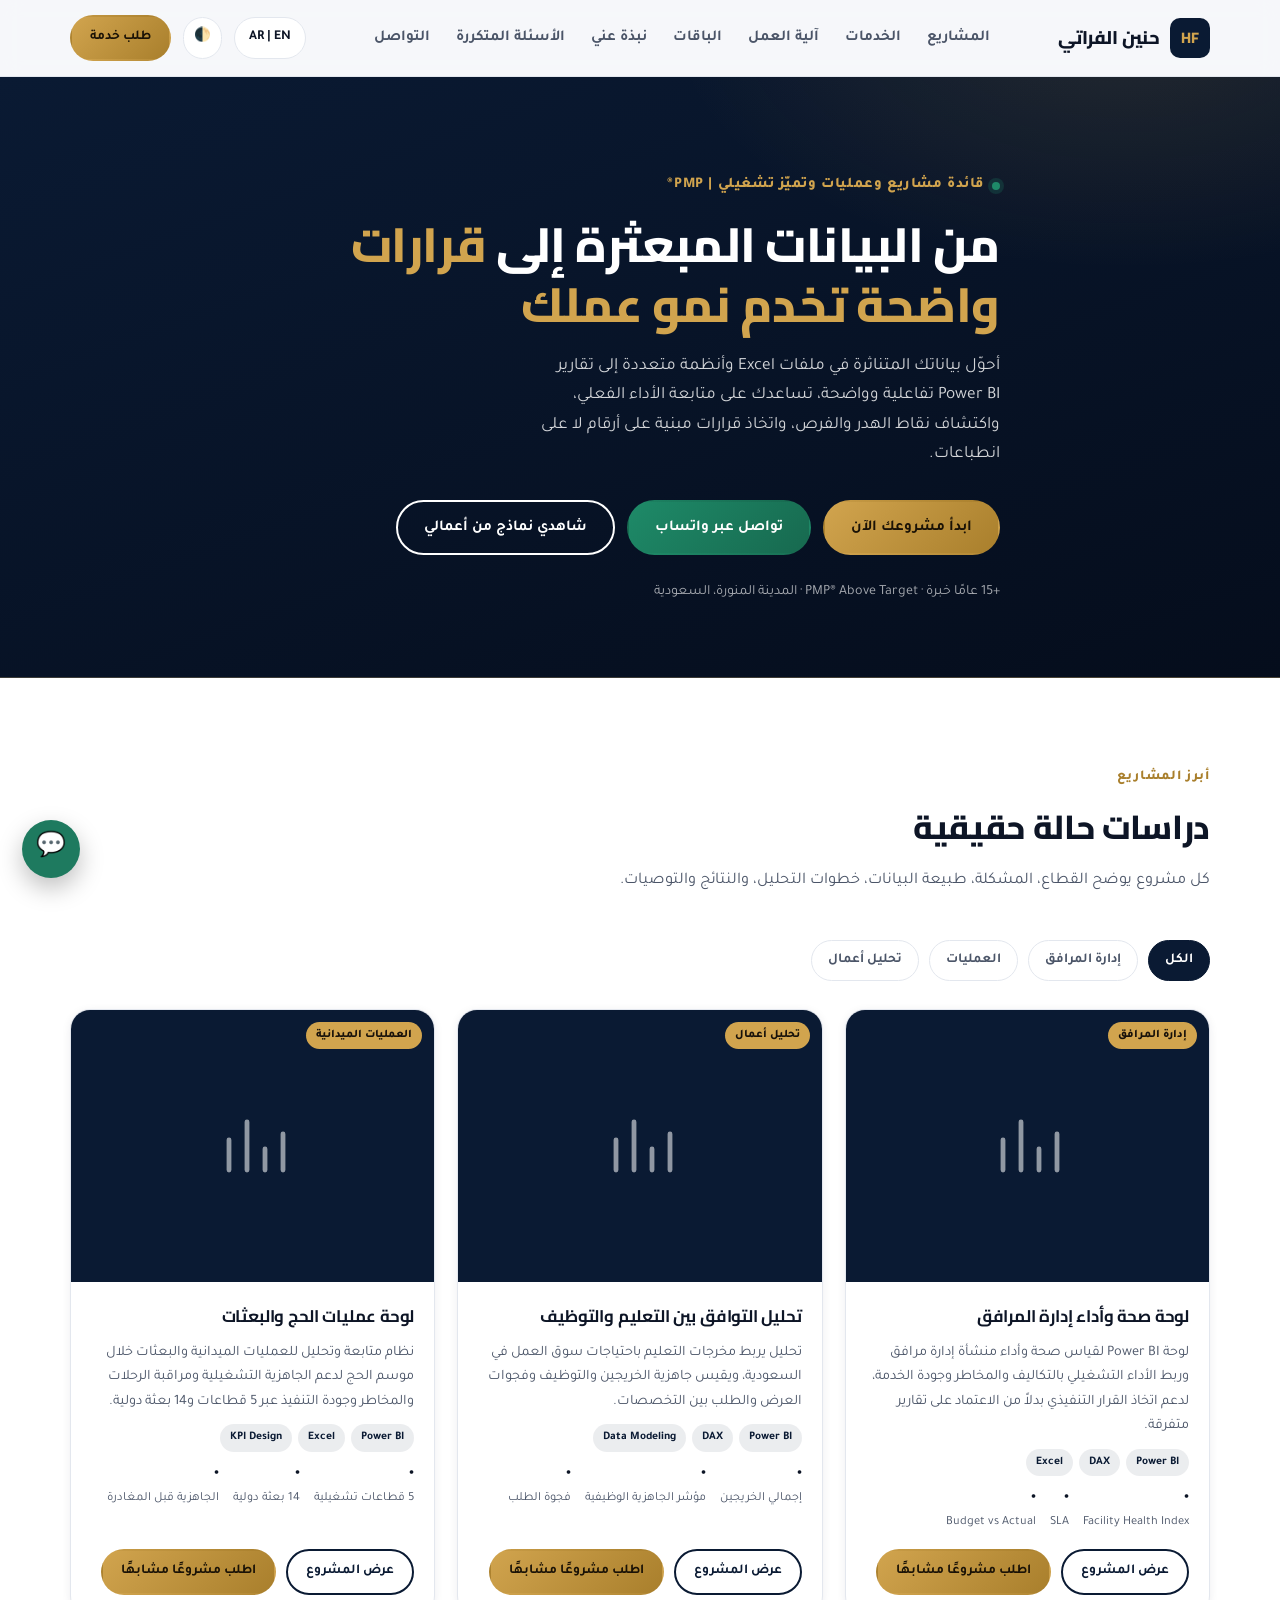
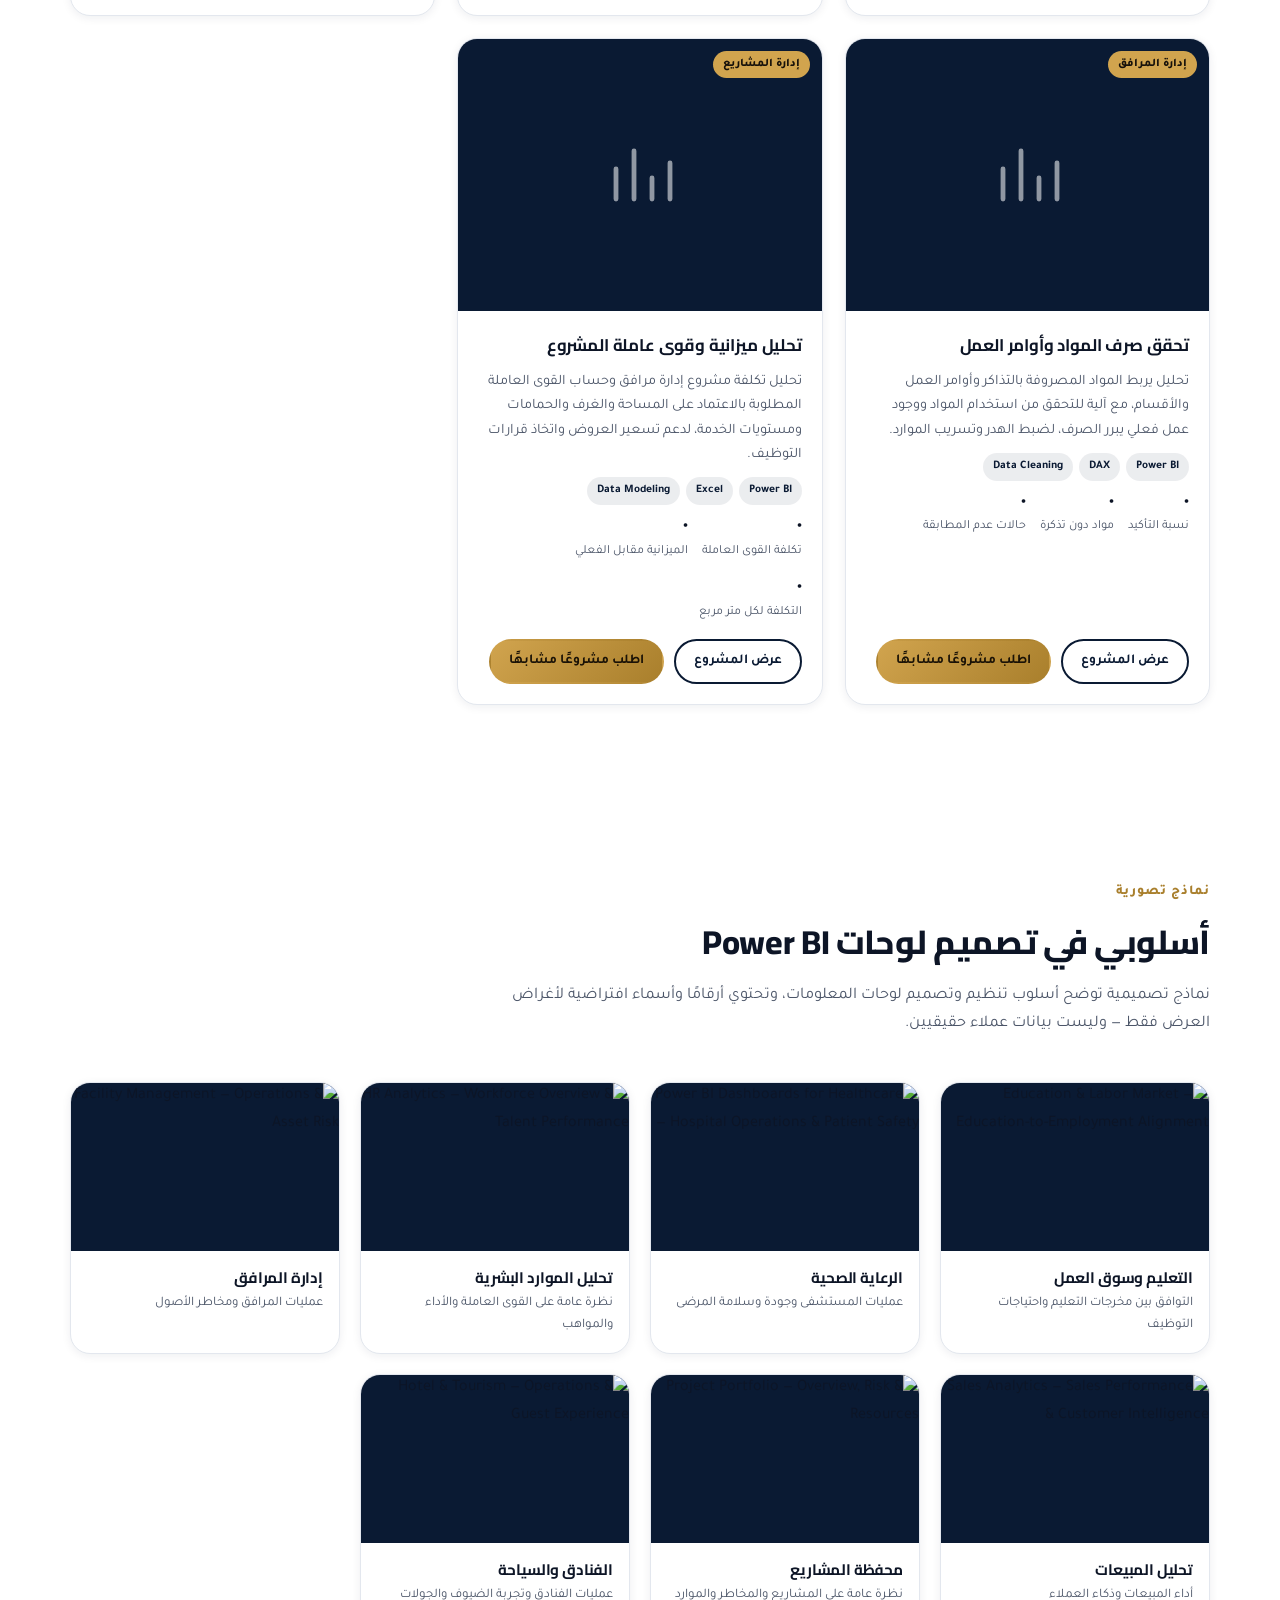
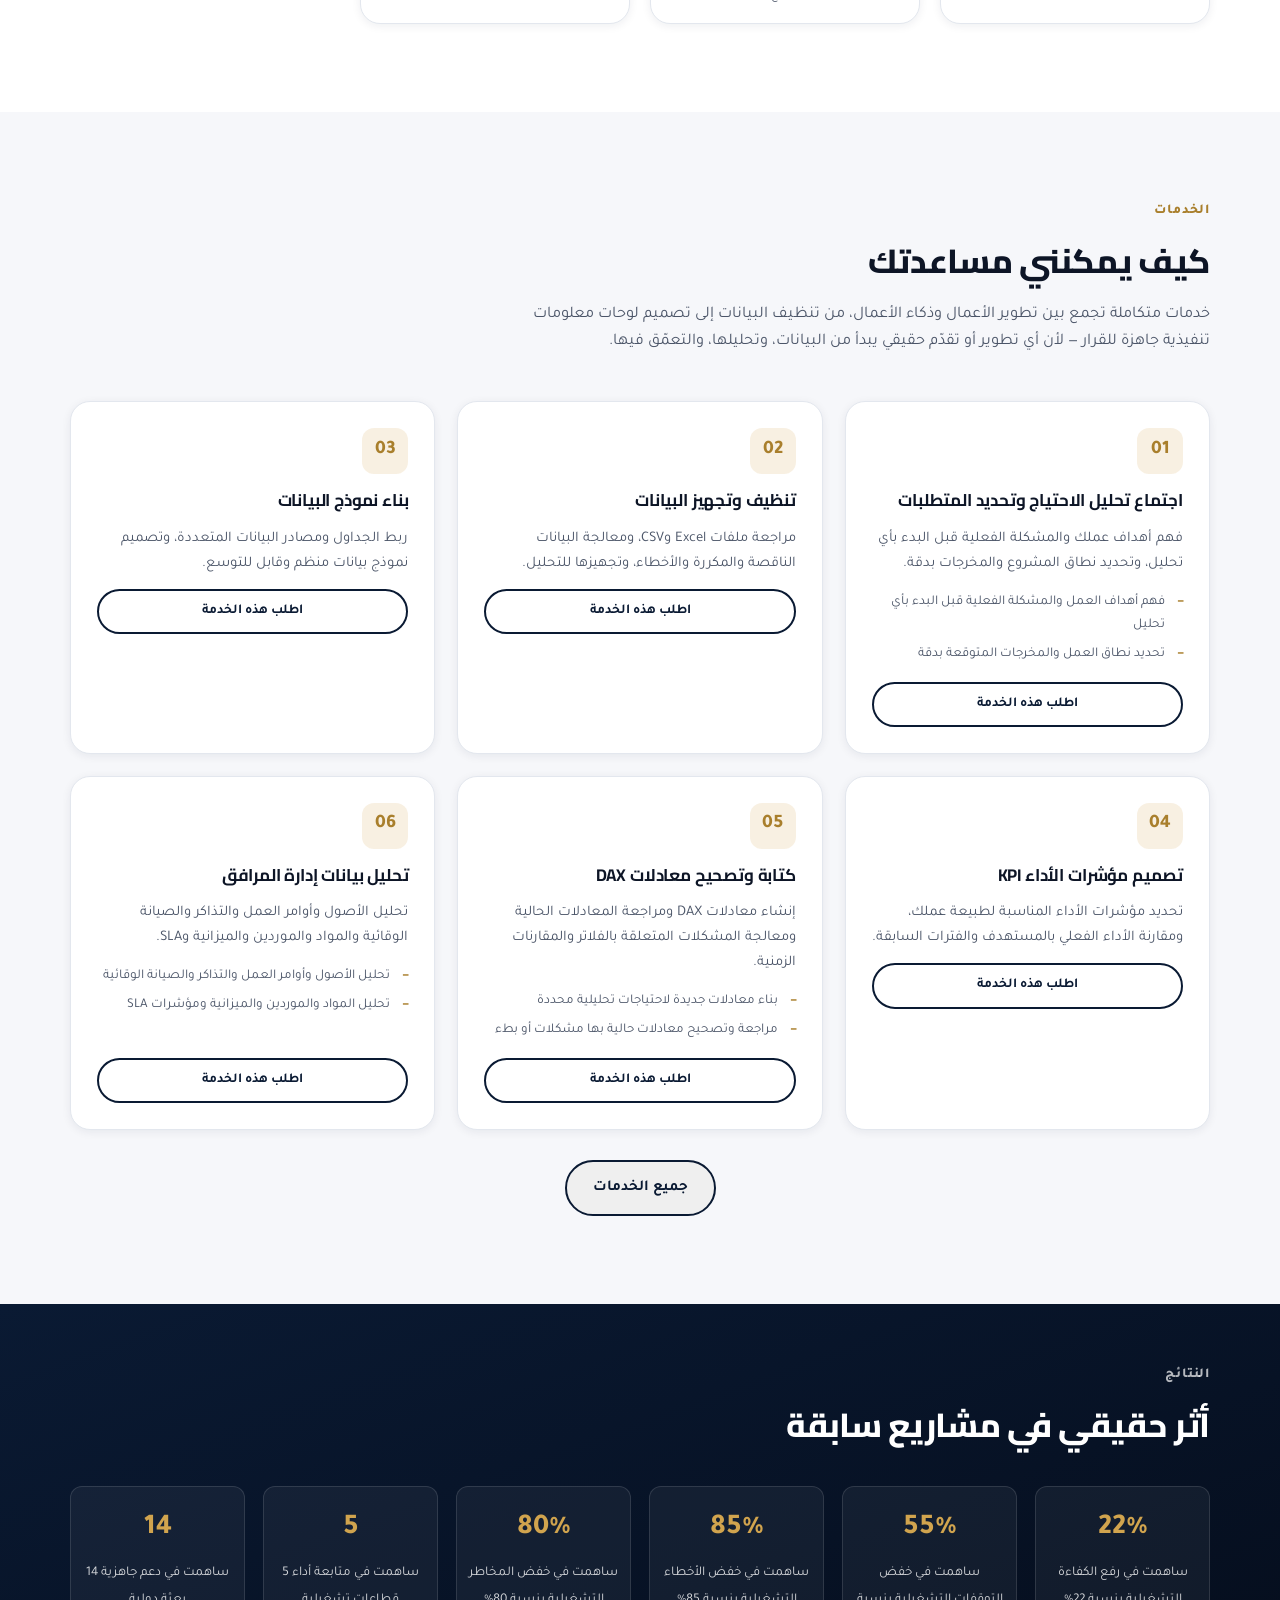
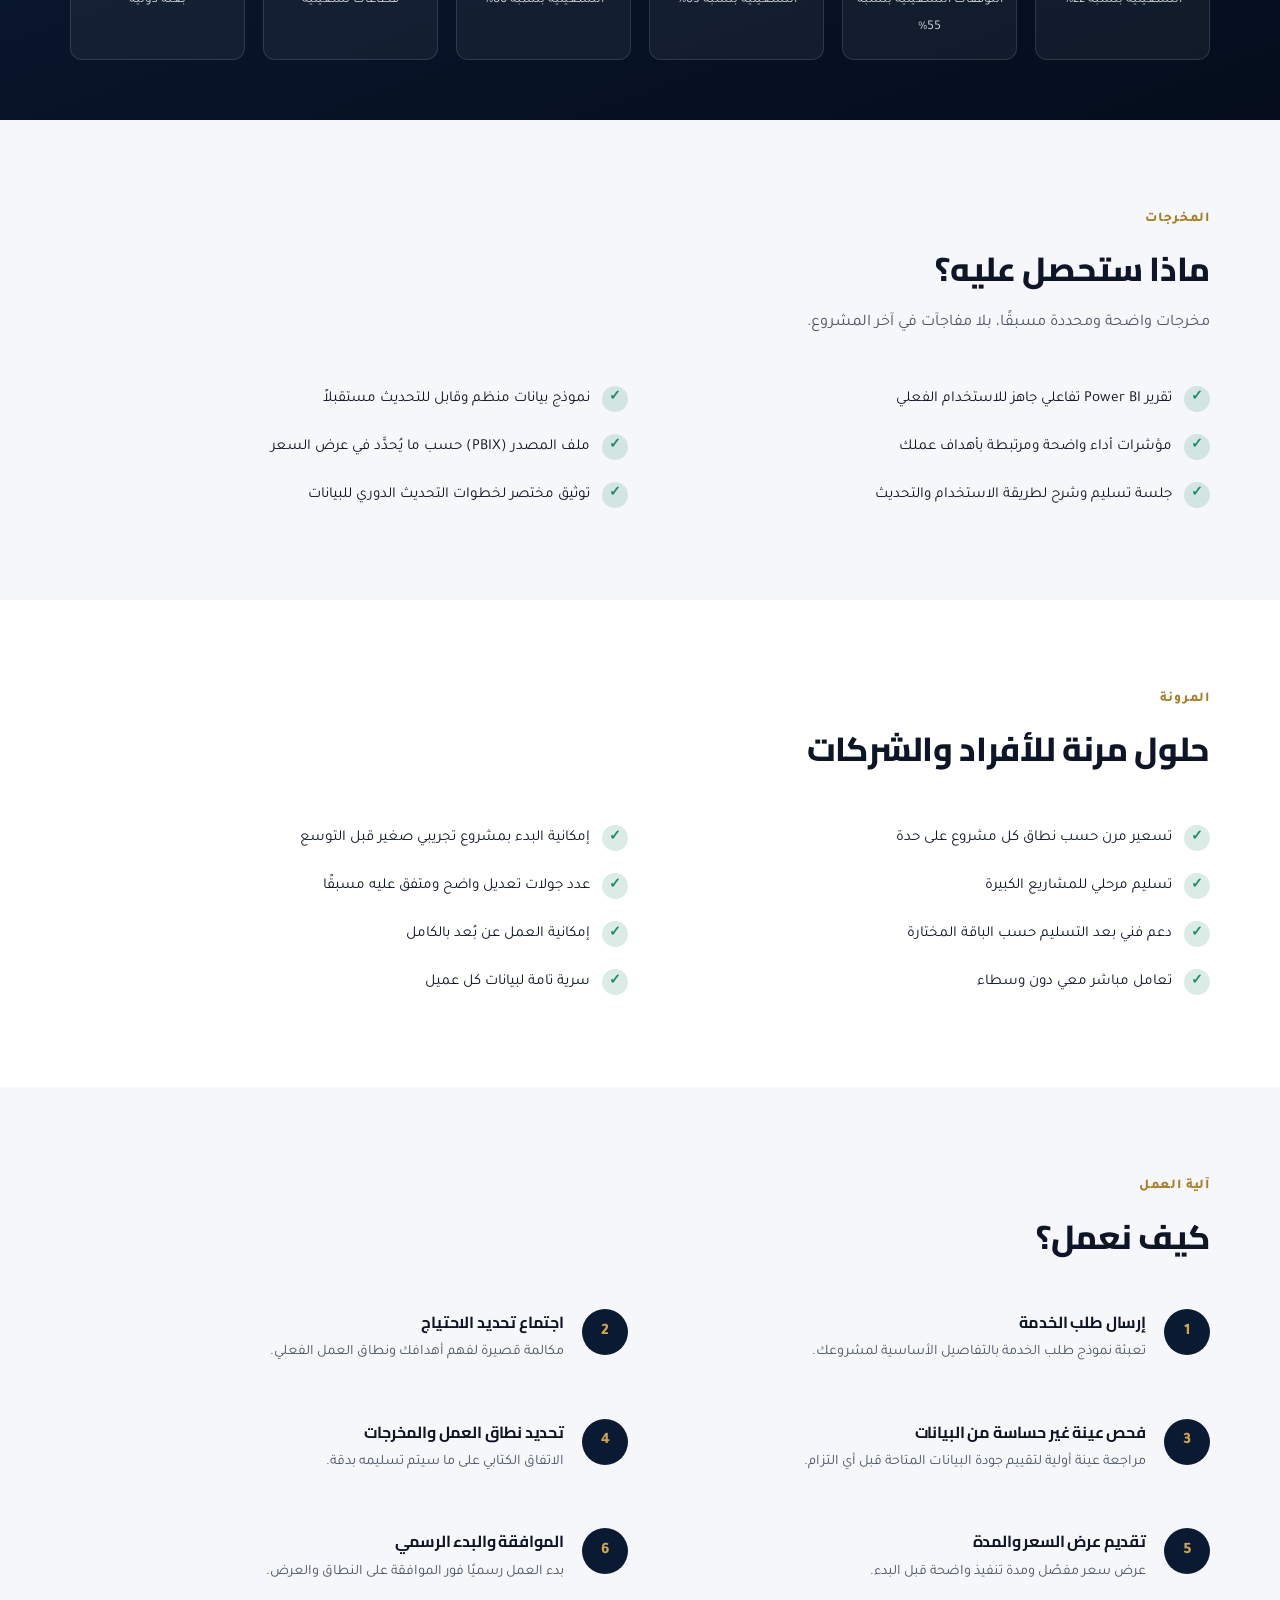
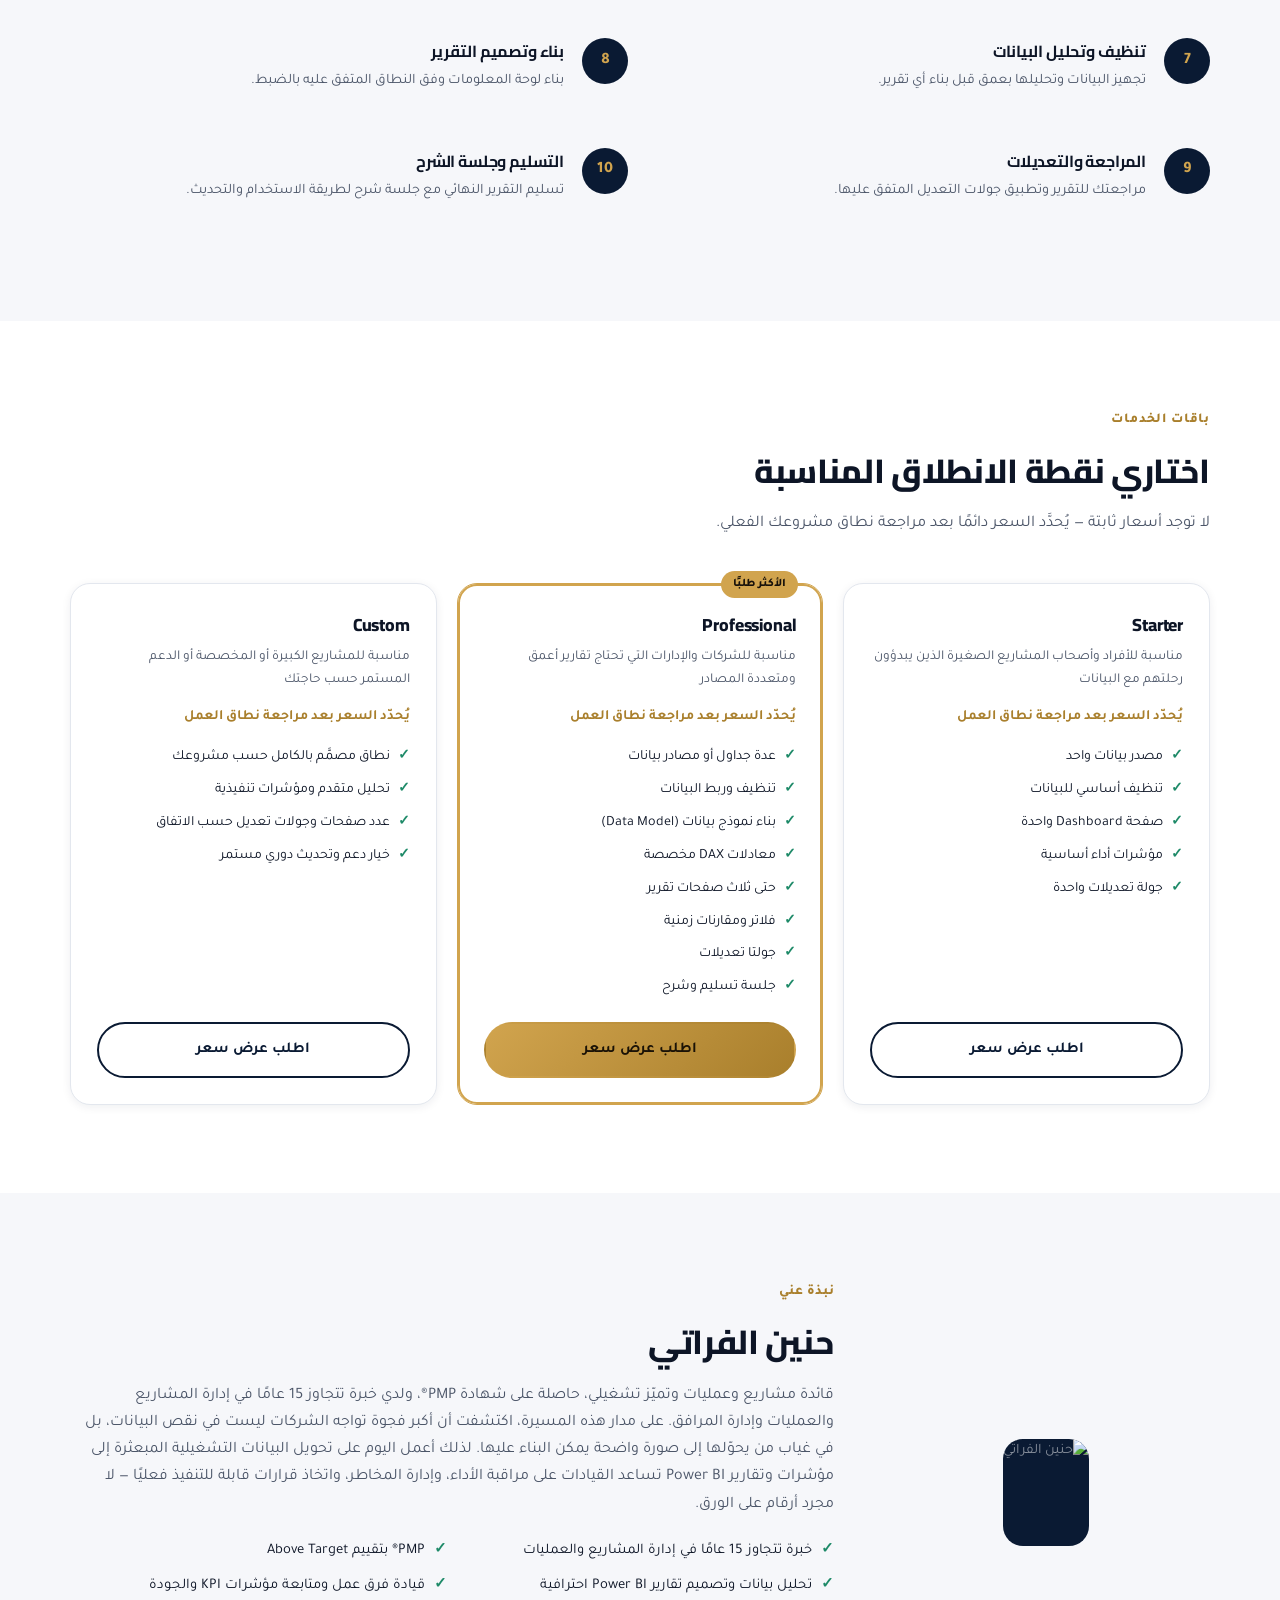
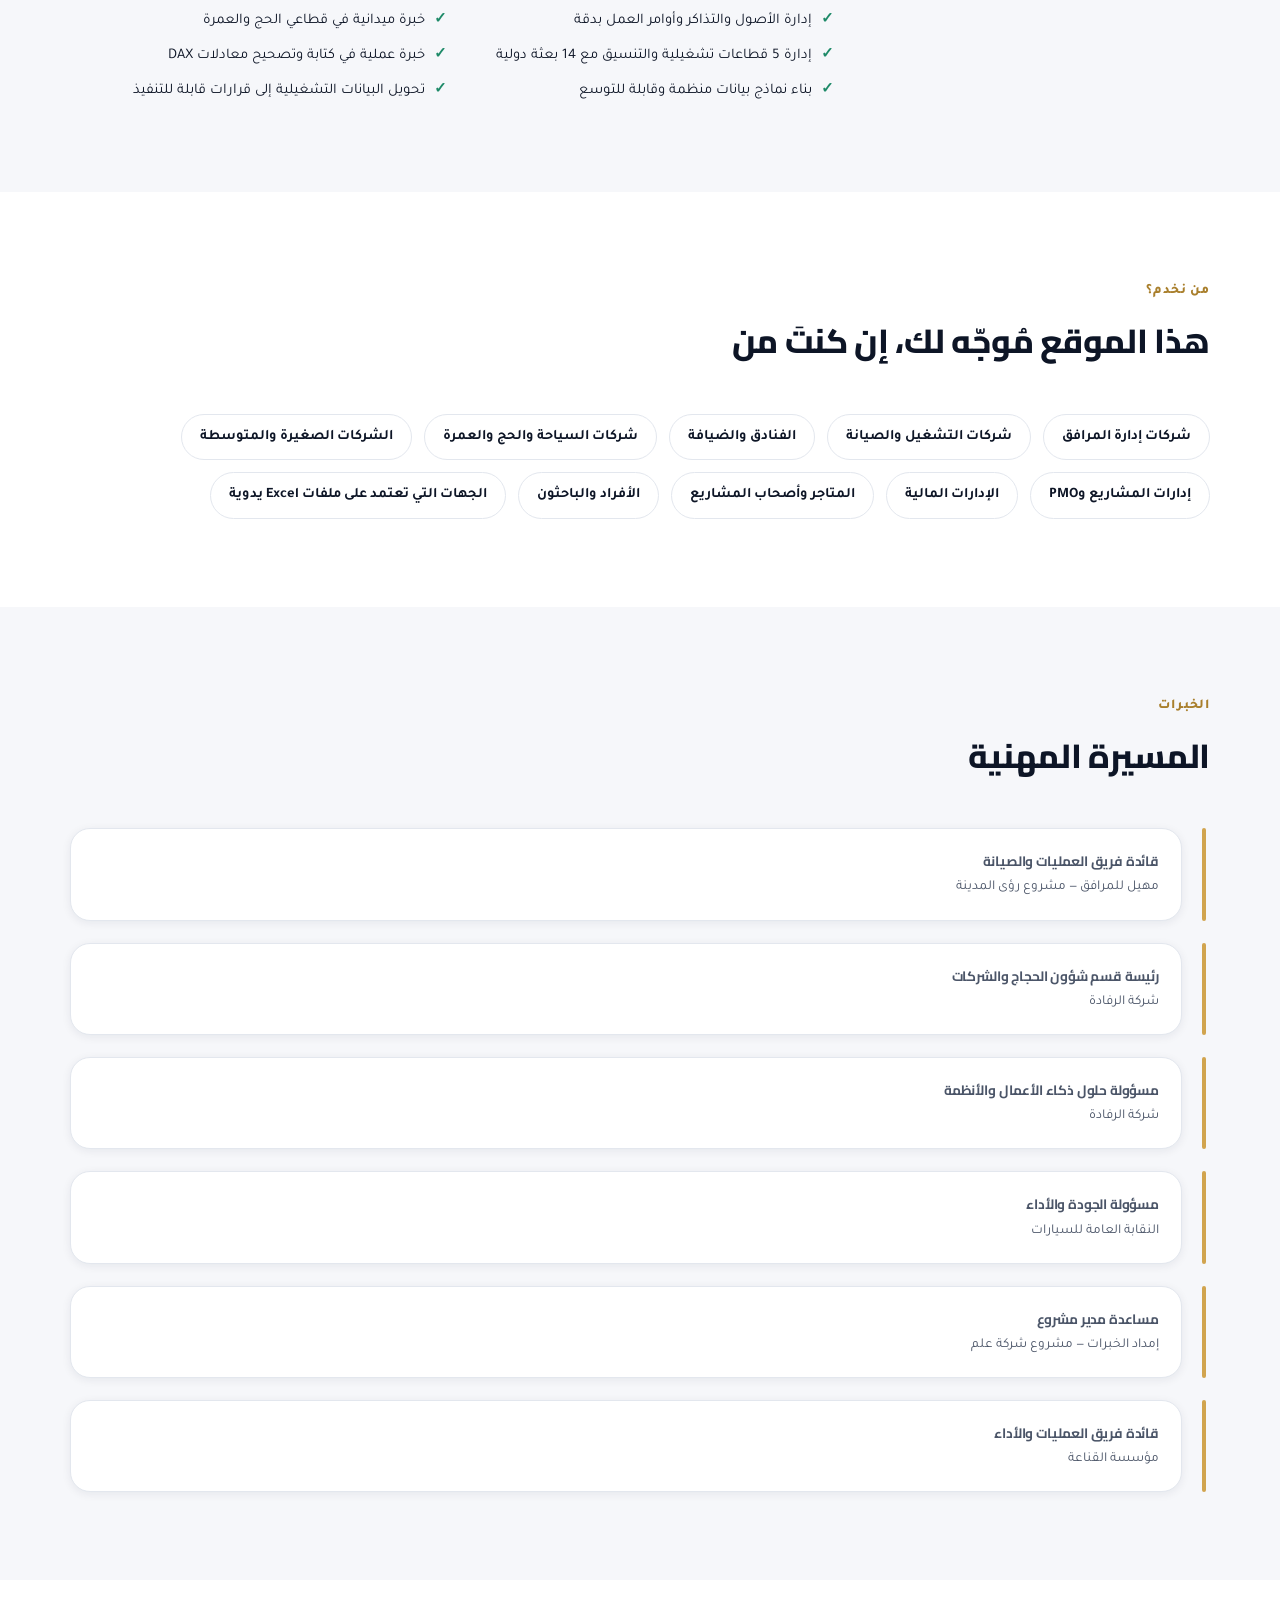
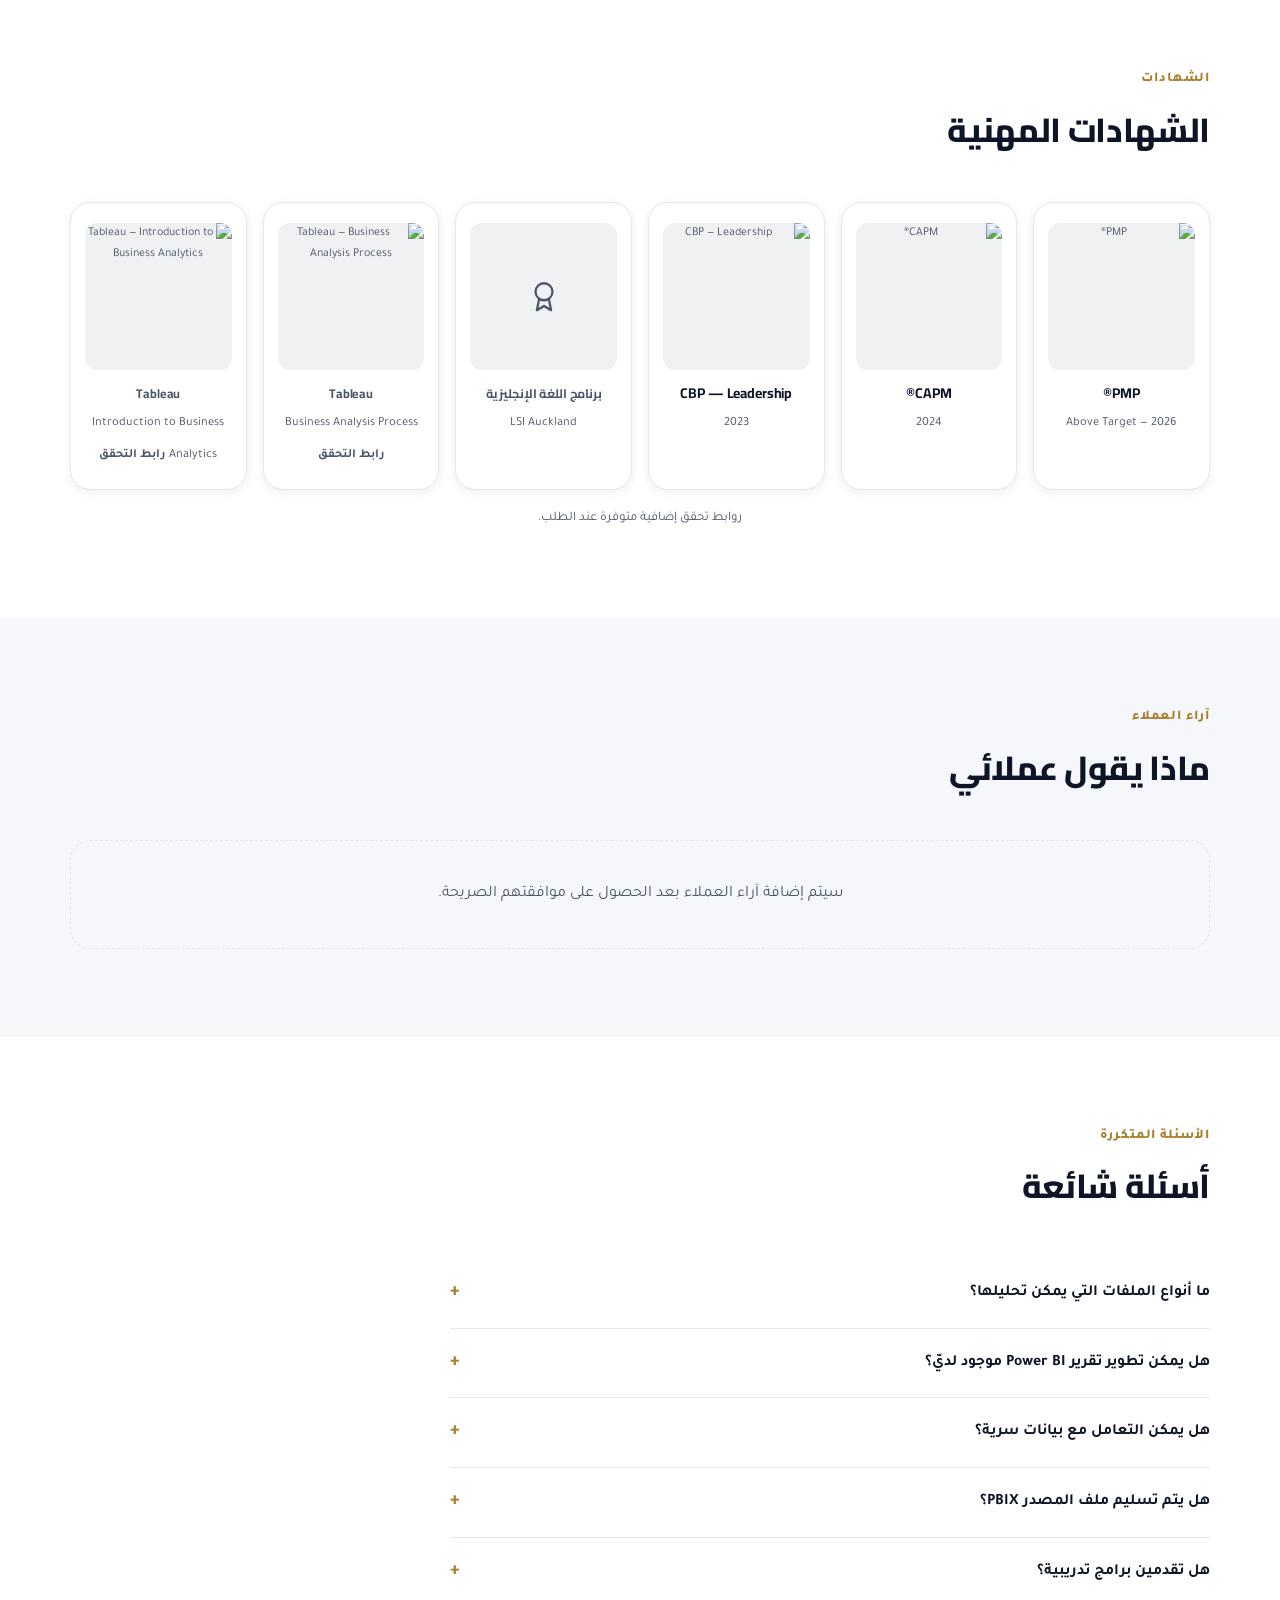
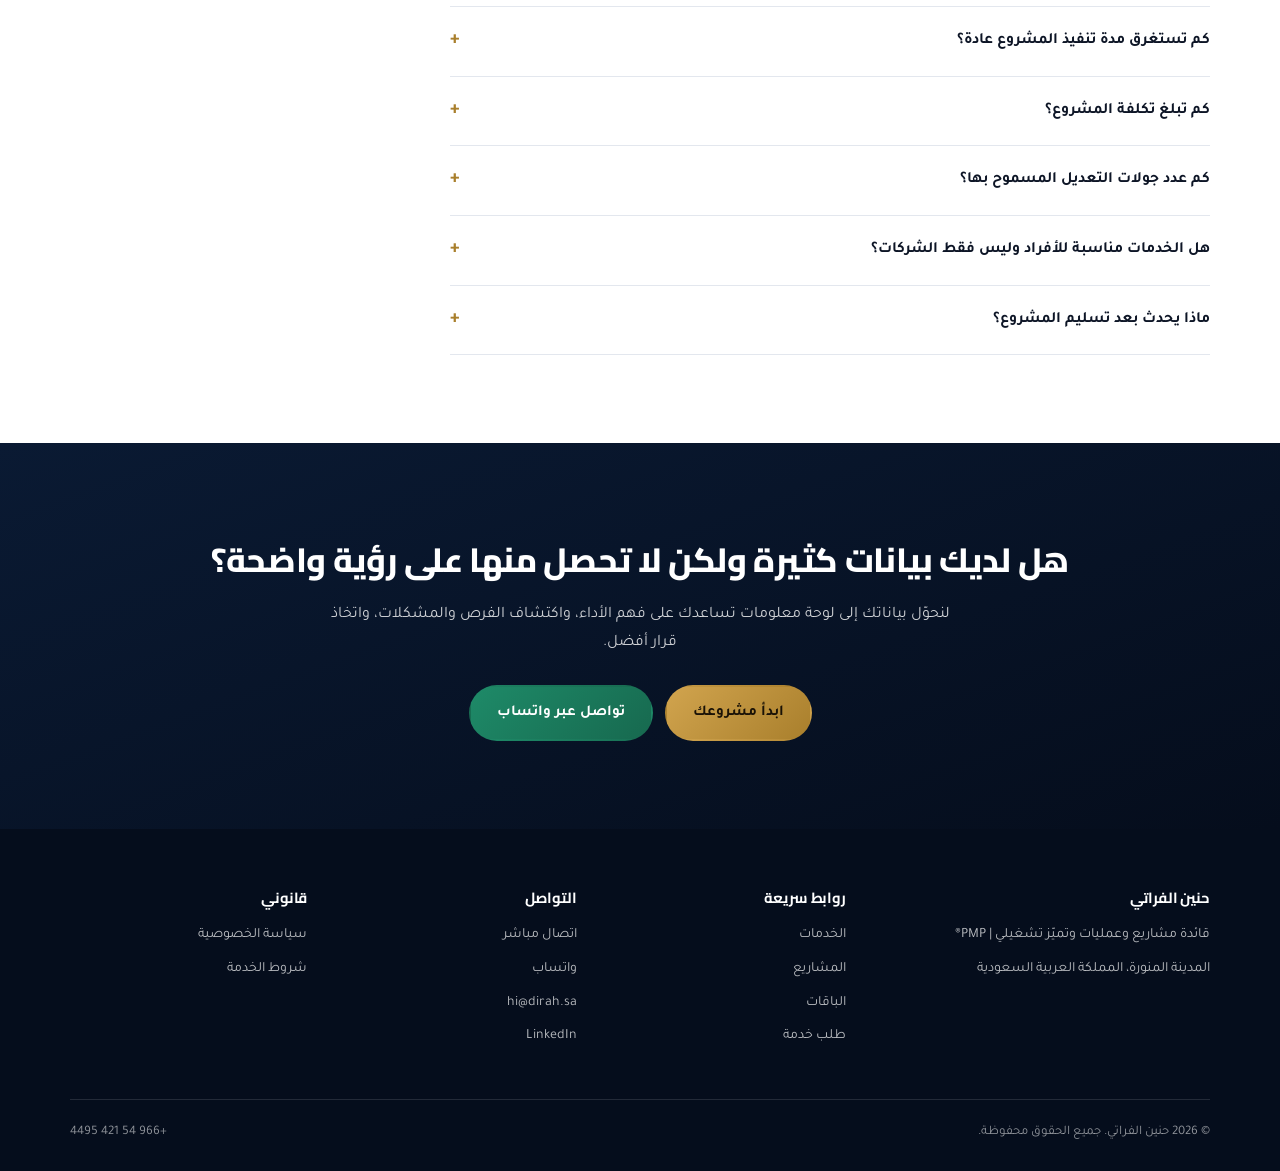
==== index.html @ 0d141d3a "Add files via upload" ====
<!DOCTYPE html>
<!--
  index.html — حنين الفراتي | Hanin AlFurati Data Analytics Portfolio
  ======================================================================
  كل نص في هذه الصفحة مكتوب مرتين بسمتي lang-ar و lang-en، ويقوم script.js
  بإظهار النسخة المطابقة للغة المختارة تلقائيًا (بدون ترجمة آلية خارجية).
  لتعديل رقم الجوال / واتساب / البريد / LinkedIn: افتحي script.js وعدّلي
  كائن SITE_CONFIG في أعلى الملف فقط — لا حاجة للبحث عنها هنا.
-->
<html lang="ar" dir="rtl">
<head>
  <meta charset="UTF-8" />
  <meta name="viewport" content="width=device-width, initial-scale=1.0" />
  <title>حنين الفراتي | تحليل البيانات وتصميم تقارير Power BI</title>
  <meta name="description" content="خدمات احترافية في تحليل البيانات وتنظيفها وتصميم تقارير Power BI ومؤشرات الأداء للشركات والأفراد في السعودية." />
  <meta name="keywords" content="Power BI Saudi Arabia, Data Analytics, Dashboard Development, تحليل البيانات, تقارير Power BI, مؤشرات الأداء, إدارة المرافق, تحليل الأعمال, حنين الفراتي" />
  <meta name="author" content="Hanin AlFurati" />
  <!-- Open Graph — لمشاركة الموقع على LinkedIn. استبدلي og-image.jpg بصورة حقيقية 1200x630px -->
  <meta property="og:type" content="website" />
  <meta property="og:title" content="حنين الفراتي | تحليل البيانات وتصميم تقارير Power BI" />
  <meta property="og:description" content="خدمات احترافية في تحليل البيانات وتصميم تقارير Power BI ومؤشرات الأداء للشركات والأفراد." />
  <meta property="og:image" content="images/og/og-image.jpg" />
  <link rel="icon" href="assets/icons/favicon.svg" type="image/svg+xml" />
  <link rel="preconnect" href="https://fonts.googleapis.com" />
  <link rel="preconnect" href="https://fonts.gstatic.com" crossorigin />
  <link href="https://fonts.googleapis.com/css2?family=Cairo:wght@600;700;800&family=Tajawal:wght@400;500;700&family=Inter:wght@400;500;600;700;800&display=swap" rel="stylesheet" />
  <link rel="stylesheet" href="style.css" />
</head>
<body>

  <!-- ============ Header ============ -->
  <header class="site-header">
    <div class="container">
      <a href="index.html" class="brand">
        <span class="brand-mark">HF</span>
        <span class="brand-name-ar">حنين الفراتي</span>
        <span class="brand-name-en">Hanin AlFurati</span>
      </a>
      <nav class="main-nav">
        <a href="#projects"><span lang-ar>المشاريع</span><span lang-en>Projects</span></a>
        <a href="#services"><span lang-ar>الخدمات</span><span lang-en>Services</span></a>
        <a href="#process"><span lang-ar>آلية العمل</span><span lang-en>Process</span></a>
        <a href="#packages"><span lang-ar>الباقات</span><span lang-en>Packages</span></a>
        <a href="#about"><span lang-ar>نبذة عني</span><span lang-en>About</span></a>
        <a href="#faq"><span lang-ar>الأسئلة المتكررة</span><span lang-en>FAQ</span></a>
        <a href="#contact"><span lang-ar>التواصل</span><span lang-en>Contact</span></a>
      </nav>
      <div class="header-actions">
        <button class="lang-toggle" aria-label="Switch language">AR | EN</button>
        <button class="theme-toggle" aria-label="Toggle dark mode">🌓</button>
        <a href="request-service.html" class="btn btn-primary btn-sm">
          <span lang-ar>طلب خدمة</span><span lang-en>Request Service</span>
        </a>
        <button class="nav-toggle" aria-label="Menu"><span></span></button>
      </div>
    </div>
  </header>

  <!-- ============ 1) Hero ============ -->
  <section class="hero">
    <div class="container">
      <div>
        <div class="hero-eyebrow">
          <span lang-ar>قائدة مشاريع وعمليات وتميّز تشغيلي | PMP®</span>
          <span lang-en>Projects, Operations & Operational Excellence Leader | PMP®</span>
        </div>
        <h1 class="hero-title">
          <span lang-ar>من البيانات المبعثرة إلى <span class="accent">قرارات واضحة تخدم نمو عملك</span></span>
          <span lang-en>From scattered data to <span class="accent">clear decisions that grow your business</span></span>
        </h1>
        <p class="hero-text">
          <span lang-ar>أحوّل بياناتك المتناثرة في ملفات Excel وأنظمة متعددة إلى تقارير Power BI تفاعلية وواضحة، تساعدك على متابعة الأداء الفعلي، واكتشاف نقاط الهدر والفرص، واتخاذ قرارات مبنية على أرقام لا على انطباعات.</span>
          <span lang-en>I turn your data — scattered across Excel files and multiple systems — into clear, interactive Power BI dashboards that help you track real performance, spot waste and opportunity, and make decisions based on numbers, not guesswork.</span>
        </p>
        <div class="hero-actions">
          <a href="request-service.html" class="btn btn-primary">
            <span lang-ar>ابدأ مشروعك الآن</span><span lang-en>Start Your Project Now</span>
          </a>
          <a href="#" data-wa-link class="btn btn-whatsapp">
            <span lang-ar>تواصل عبر واتساب</span><span lang-en>Contact via WhatsApp</span>
          </a>
          <a href="#projects" class="btn btn-outline">
            <span lang-ar>شاهدي نماذج من أعمالي</span><span lang-en>View My Work</span>
          </a>
        </div>
        <p class="hero-credential">
          <span lang-ar>+15 عامًا خبرة · PMP® Above Target · المدينة المنورة، السعودية</span>
          <span lang-en>15+ years experience · PMP® Above Target · Madinah, Saudi Arabia</span>
        </p>
      </div>
    </div>
  </section>

  <!-- ============ 2) المشاريع ============ -->
  <section id="projects" style="background:var(--color-surface)">
    <div class="container">
      <div class="section-head">
        <div class="section-eyebrow"><span lang-ar>أبرز المشاريع</span><span lang-en>Featured Projects</span></div>
        <h2 class="section-title"><span lang-ar>دراسات حالة حقيقية</span><span lang-en>Real Case Studies</span></h2>
        <p class="section-desc"><span lang-ar>كل مشروع يوضح القطاع، المشكلة، طبيعة البيانات، خطوات التحليل، والنتائج والتوصيات.</span><span lang-en>Each project shows the sector, the problem, the nature of the data, the analysis steps, and the results and recommendations.</span></p>
      </div>
      <div class="projects-filter">
        <button class="filter-btn active" data-filter="all"><span lang-ar>الكل</span><span lang-en>All</span></button>
        <button class="filter-btn" data-filter="facilities"><span lang-ar>إدارة المرافق</span><span lang-en>Facilities</span></button>
        <button class="filter-btn" data-filter="operations"><span lang-ar>العمليات</span><span lang-en>Operations</span></button>
        <button class="filter-btn" data-filter="hr"><span lang-ar>تحليل أعمال</span><span lang-en>Business Analytics</span></button>
      </div>
      <div class="projects-grid" id="projectsGrid"><!-- يُملأ تلقائيًا عبر script.js من PROJECTS_DATA --></div>
    </div>
  </section>

  <!-- ============ 2ب) نماذج تصميمية توضيحية ============ -->
  <section id="concept-samples" style="background:var(--color-surface)">
    <div class="container">
      <div class="section-head">
        <div class="section-eyebrow"><span lang-ar>نماذج تصورية</span><span lang-en>Concept Samples</span></div>
        <h2 class="section-title"><span lang-ar>أسلوبي في تصميم لوحات Power BI</span><span lang-en>My Power BI Design Style</span></h2>
        <p class="section-desc">
          <span lang-ar>نماذج تصميمية توضح أسلوب تنظيم وتصميم لوحات المعلومات، وتحتوي أرقامًا وأسماء افتراضية لأغراض العرض فقط — وليست بيانات عملاء حقيقيين.</span>
          <span lang-en>Concept designs illustrating dashboard layout and design style, using sample/placeholder figures and names for display purposes only — not real client data.</span>
        </p>
      </div>
      <div class="samples-grid">
        <div class="card sample-card">
          <div class="sample-thumb"><img src="images/samples/education-labor.png" alt="Education & Labor Market — Education-to-Employment Alignment" loading="lazy" /></div>
          <h4><span lang-ar>التعليم وسوق العمل</span><span lang-en>Education & Labor Market</span></h4>
          <p><span lang-ar>التوافق بين مخرجات التعليم واحتياجات التوظيف</span><span lang-en>Education-to-employment alignment & skills gap</span></p>
        </div>
        <div class="card sample-card">
          <div class="sample-thumb"><img src="images/samples/healthcare.png" alt="Power BI Dashboards for Healthcare — Hospital Operations & Patient Safety" loading="lazy" /></div>
          <h4><span lang-ar>الرعاية الصحية</span><span lang-en>Healthcare Analytics</span></h4>
          <p><span lang-ar>عمليات المستشفى وجودة وسلامة المرضى</span><span lang-en>Hospital operations & patient safety</span></p>
        </div>
        <div class="card sample-card">
          <div class="sample-thumb"><img src="images/samples/hr-analytics.png" alt="HR Analytics — Workforce Overview & Talent Performance" loading="lazy" /></div>
          <h4><span lang-ar>تحليل الموارد البشرية</span><span lang-en>HR Analytics</span></h4>
          <p><span lang-ar>نظرة عامة على القوى العاملة والأداء والمواهب</span><span lang-en>Workforce overview & talent performance</span></p>
        </div>
        <div class="card sample-card">
          <div class="sample-thumb"><img src="images/samples/facility-management.png" alt="Facility Management — Operations & Asset Risk" loading="lazy" /></div>
          <h4><span lang-ar>إدارة المرافق</span><span lang-en>Facility Management</span></h4>
          <p><span lang-ar>عمليات المرافق ومخاطر الأصول</span><span lang-en>Facility operations & asset risk</span></p>
        </div>
        <div class="card sample-card">
          <div class="sample-thumb"><img src="images/samples/sales-analytics.png" alt="Sales Analytics — Sales Performance & Customer Intelligence" loading="lazy" /></div>
          <h4><span lang-ar>تحليل المبيعات</span><span lang-en>Sales Analytics</span></h4>
          <p><span lang-ar>أداء المبيعات وذكاء العملاء</span><span lang-en>Sales performance & customer intelligence</span></p>
        </div>
        <div class="card sample-card">
          <div class="sample-thumb"><img src="images/samples/project-portfolio.png" alt="Project Portfolio — Overview, Risk & Resources" loading="lazy" /></div>
          <h4><span lang-ar>محفظة المشاريع</span><span lang-en>Project Portfolio</span></h4>
          <p><span lang-ar>نظرة عامة على المشاريع والمخاطر والموارد</span><span lang-en>Portfolio overview, risk & resources</span></p>
        </div>
        <div class="card sample-card">
          <div class="sample-thumb"><img src="images/samples/hospitality-analytics.png" alt="Hotel & Tourism — Operations & Guest Experience" loading="lazy" /></div>
          <h4><span lang-ar>الفنادق والسياحة</span><span lang-en>Hotel & Tourism</span></h4>
          <p><span lang-ar>عمليات الفنادق وتجربة الضيوف والجولات</span><span lang-en>Hotel operations & guest experience</span></p>
        </div>
      </div>
    </div>
  </section>

  <!-- ============ 3) الخدمات ============ -->
  <section id="services">
    <div class="container">
      <div class="section-head">
        <div class="section-eyebrow"><span lang-ar>الخدمات</span><span lang-en>Services</span></div>
        <h2 class="section-title"><span lang-ar>كيف يمكنني مساعدتك</span><span lang-en>How I Can Help You</span></h2>
        <p class="section-desc"><span lang-ar>خدمات متكاملة تجمع بين تطوير الأعمال وذكاء الأعمال، من تنظيف البيانات إلى تصميم لوحات معلومات تنفيذية جاهزة للقرار — لأن أي تطوير أو تقدّم حقيقي يبدأ من البيانات، وتحليلها، والتعمّق فيها.</span><span lang-en>Integrated business development and business intelligence services — from data cleaning to decision-ready executive dashboards — because real growth and progress always start with data: analyzed, and deeply understood.</span></p>
      </div>

      <div class="services-grid" id="servicesGrid">
        <!-- 1 -->
        <div class="card service-card">
          <div class="service-icon">01</div>
          <h3><span lang-ar>اجتماع تحليل الاحتياج وتحديد المتطلبات</span><span lang-en>Needs Assessment & Requirements Meeting</span></h3>
          <p><span lang-ar>فهم أهداف عملك والمشكلة الفعلية قبل البدء بأي تحليل، وتحديد نطاق المشروع والمخرجات بدقة.</span><span lang-en>Understanding your business goals and the real problem before analysis begins, and precisely defining scope and deliverables.</span></p>
          <ul class="service-sub">
            <li><span lang-ar>فهم أهداف العمل والمشكلة الفعلية قبل البدء بأي تحليل</span><span lang-en>Understanding business goals and the real problem before analysis begins</span></li>
            <li><span lang-ar>تحديد نطاق العمل والمخرجات المتوقعة بدقة</span><span lang-en>Precisely defining scope and expected deliverables</span></li>
          </ul>
          <a href="request-service.html?service=needs-assessment-meeting" class="btn btn-outline on-light btn-sm btn-block"><span lang-ar>اطلب هذه الخدمة</span><span lang-en>Request This Service</span></a>
        </div>
        <!-- 2 -->
        <div class="card service-card">
          <div class="service-icon">02</div>
          <h3><span lang-ar>تنظيف وتجهيز البيانات</span><span lang-en>Data Cleaning and Preparation</span></h3>
          <p><span lang-ar>مراجعة ملفات Excel وCSV، ومعالجة البيانات الناقصة والمكررة والأخطاء، وتجهيزها للتحليل.</span><span lang-en>Reviewing Excel/CSV files, fixing missing, duplicate and erroneous data, and preparing it for analysis.</span></p>
          <a href="request-service.html?service=data-cleaning" class="btn btn-outline on-light btn-sm btn-block"><span lang-ar>اطلب هذه الخدمة</span><span lang-en>Request This Service</span></a>
        </div>
        <!-- 3 -->
        <div class="card service-card">
          <div class="service-icon">03</div>
          <h3><span lang-ar>بناء نموذج البيانات</span><span lang-en>Data Modeling</span></h3>
          <p><span lang-ar>ربط الجداول ومصادر البيانات المتعددة، وتصميم نموذج بيانات منظم وقابل للتوسع.</span><span lang-en>Linking multiple tables and data sources, and designing a structured, scalable data model.</span></p>
          <a href="request-service.html?service=data-modeling" class="btn btn-outline on-light btn-sm btn-block"><span lang-ar>اطلب هذه الخدمة</span><span lang-en>Request This Service</span></a>
        </div>
        <!-- 4 -->
        <div class="card service-card">
          <div class="service-icon">04</div>
          <h3><span lang-ar>تصميم مؤشرات الأداء KPI</span><span lang-en>KPI Design and Performance Tracking</span></h3>
          <p><span lang-ar>تحديد مؤشرات الأداء المناسبة لطبيعة عملك، ومقارنة الأداء الفعلي بالمستهدف والفترات السابقة.</span><span lang-en>Defining the right KPIs for your business, and comparing actual vs. target and prior periods.</span></p>
          <a href="request-service.html?service=kpi-design" class="btn btn-outline on-light btn-sm btn-block"><span lang-ar>اطلب هذه الخدمة</span><span lang-en>Request This Service</span></a>
        </div>
        <!-- 5 -->
        <div class="card service-card">
          <div class="service-icon">05</div>
          <h3><span lang-ar>كتابة وتصحيح معادلات DAX</span><span lang-en>DAX Development and Troubleshooting</span></h3>
          <p><span lang-ar>إنشاء معادلات DAX ومراجعة المعادلات الحالية ومعالجة المشكلات المتعلقة بالفلاتر والمقارنات الزمنية.</span><span lang-en>Building DAX measures, reviewing existing ones, and fixing filter/time-comparison issues.</span></p>
          <ul class="service-sub">
            <li><span lang-ar>بناء معادلات جديدة لاحتياجات تحليلية محددة</span><span lang-en>Building new measures for specific analytical needs</span></li>
            <li><span lang-ar>مراجعة وتصحيح معادلات حالية بها مشكلات أو بطء</span><span lang-en>Reviewing and fixing existing measures with issues or slow performance</span></li>
          </ul>
          <a href="request-service.html?service=dax-development" class="btn btn-outline on-light btn-sm btn-block"><span lang-ar>اطلب هذه الخدمة</span><span lang-en>Request This Service</span></a>
        </div>
        <!-- 6 -->
        <div class="card service-card">
          <div class="service-icon">06</div>
          <h3><span lang-ar>تحليل بيانات إدارة المرافق</span><span lang-en>Facilities Management Analytics</span></h3>
          <p><span lang-ar>تحليل الأصول وأوامر العمل والتذاكر والصيانة الوقائية والمواد والموردين والميزانية وSLA.</span><span lang-en>Analyzing assets, work orders, tickets, preventive maintenance, materials, vendors, budget, and SLA.</span></p>
          <ul class="service-sub">
            <li><span lang-ar>تحليل الأصول وأوامر العمل والتذاكر والصيانة الوقائية</span><span lang-en>Analyzing assets, work orders, tickets, and preventive maintenance</span></li>
            <li><span lang-ar>تحليل المواد والموردين والميزانية ومؤشرات SLA</span><span lang-en>Analyzing materials, vendors, budget, and SLA indicators</span></li>
          </ul>
          <a href="request-service.html?service=facilities-analytics" class="btn btn-outline on-light btn-sm btn-block"><span lang-ar>اطلب هذه الخدمة</span><span lang-en>Request This Service</span></a>
        </div>

        <!-- الخدمات الإضافية — تظهر عند الضغط على "جميع الخدمات" -->
        <div class="card service-card services-more">
          <div class="service-icon">07</div>
          <h3><span lang-ar>إنشاء تقارير ولوحات Power BI</span><span lang-en>Power BI Dashboard Development</span></h3>
          <p><span lang-ar>تصميم لوحات معلومات تفاعلية جاهزة لعرضها على الإدارة، لمتابعة الأداء والمبيعات والتكاليف والعمليات والميزانيات.</span><span lang-en>Designing interactive dashboards ready for management review — tracking performance, sales, costs, operations, and budgets.</span></p>
          <a href="request-service.html?service=power-bi-dashboards" class="btn btn-outline on-light btn-sm btn-block"><span lang-ar>اطلب هذه الخدمة</span><span lang-en>Request This Service</span></a>
        </div>
        <div class="card service-card services-more">
          <div class="service-icon">08</div>
          <h3><span lang-ar>مراجعة وتحسين تقارير Power BI الحالية</span><span lang-en>Power BI Dashboard Review & Improvement</span></h3>
          <p><span lang-ar>مراجعة التقارير الحالية وتحسين نموذج البيانات والمعادلات والتصميم والأداء وتجربة المستخدم دون إعادة البناء من الصفر.</span><span lang-en>Reviewing existing dashboards and improving the data model, DAX, design, performance, and UX without rebuilding from scratch.</span></p>
          <a href="request-service.html?service=dashboard-improvement" class="btn btn-outline on-light btn-sm btn-block"><span lang-ar>اطلب هذه الخدمة</span><span lang-en>Request This Service</span></a>
        </div>
        <div class="card service-card services-more">
          <div class="service-icon">09</div>
          <h3><span lang-ar>أتمتة التقارير الدورية</span><span lang-en>Recurring Report Automation</span></h3>
          <p><span lang-ar>تقليل الوقت المستغرق في تحديث التقارير يدويًا، وإعداد آلية تحديث بيانات دورية ومنظمة.</span><span lang-en>Reducing time spent updating reports manually, and setting up a recurring, organized data-refresh process.</span></p>
          <a href="request-service.html?service=report-automation" class="btn btn-outline on-light btn-sm btn-block"><span lang-ar>اطلب هذه الخدمة</span><span lang-en>Request This Service</span></a>
        </div>
      </div>

      <div class="services-toggle-wrap">
        <button class="btn btn-outline on-light services-toggle-btn"><span lang-ar>جميع الخدمات</span><span lang-en>All Services</span></button>
      </div>
    </div>
  </section>

  <!-- ============ 4) النتائج | شريط الإنجازات ============ -->
  <section class="stats-strip" id="results">
    <div class="container">
      <div class="section-head" style="margin-bottom:32px">
        <div class="section-eyebrow" style="color:rgba(255,255,255,.7)"><span lang-ar>النتائج</span><span lang-en>Results</span></div>
        <h2 class="section-title" style="color:#fff"><span lang-ar>أثر حقيقي في مشاريع سابقة</span><span lang-en>Real Impact on Past Projects</span></h2>
      </div>
      <div class="stats-grid">
        <!-- لتعديل الأرقام أو حذفها: كل بطاقة أدناه مستقلة، لا تضيفي أرقامًا غير معتمدة -->
        <div class="stat-card"><b>22%</b><span lang-ar>ساهمت في رفع الكفاءة التشغيلية بنسبة 22%</span><span lang-en>Contributed to a 22% improvement in operational efficiency</span></div>
        <div class="stat-card"><b>55%</b><span lang-ar>ساهمت في خفض التوقفات التشغيلية بنسبة 55%</span><span lang-en>Contributed to a 55% reduction in operational downtime</span></div>
        <div class="stat-card"><b>85%</b><span lang-ar>ساهمت في خفض الأخطاء التشغيلية بنسبة 85%</span><span lang-en>Contributed to an 85% reduction in operational errors</span></div>
        <div class="stat-card"><b>80%</b><span lang-ar>ساهمت في خفض المخاطر التشغيلية بنسبة 80%</span><span lang-en>Contributed to an 80% reduction in operational risks</span></div>
        <div class="stat-card"><b>5</b><span lang-ar>ساهمت في متابعة أداء 5 قطاعات تشغيلية</span><span lang-en>Contributed to performance tracking across 5 operational sectors</span></div>
        <div class="stat-card"><b>14</b><span lang-ar>ساهمت في دعم جاهزية 14 بعثة دولية</span><span lang-en>Contributed to readiness support for 14 international missions</span></div>
      </div>
    </div>
  </section>

  <!-- ============ 5) ماذا ستحصل عليه؟ ============ -->
  <section id="deliverables">
    <div class="container">
      <div class="section-head">
        <div class="section-eyebrow"><span lang-ar>المخرجات</span><span lang-en>Deliverables</span></div>
        <h2 class="section-title"><span lang-ar>ماذا ستحصل عليه؟</span><span lang-en>What You'll Get</span></h2>
        <p class="section-desc"><span lang-ar>مخرجات واضحة ومحددة مسبقًا، بلا مفاجآت في آخر المشروع.</span><span lang-en>Clear, pre-defined deliverables — no surprises at the end of the project.</span></p>
      </div>
      <div class="deliverables-grid">
        <div class="deliverable-item"><span class="deliverable-check">✓</span><span lang-ar>تقرير Power BI تفاعلي جاهز للاستخدام الفعلي</span><span lang-en>A ready-to-use, interactive Power BI report</span></div>
        <div class="deliverable-item"><span class="deliverable-check">✓</span><span lang-ar>نموذج بيانات منظم وقابل للتحديث مستقبلاً</span><span lang-en>A structured, future-updatable data model</span></div>
        <div class="deliverable-item"><span class="deliverable-check">✓</span><span lang-ar>مؤشرات أداء واضحة ومرتبطة بأهداف عملك</span><span lang-en>Clear KPIs tied to your business goals</span></div>
        <div class="deliverable-item"><span class="deliverable-check">✓</span><span lang-ar>ملف المصدر (PBIX) حسب ما يُحدَّد في عرض السعر</span><span lang-en>The source file (PBIX), as defined in the quote</span></div>
        <div class="deliverable-item"><span class="deliverable-check">✓</span><span lang-ar>جلسة تسليم وشرح لطريقة الاستخدام والتحديث</span><span lang-en>A delivery and walkthrough session covering usage and updates</span></div>
        <div class="deliverable-item"><span class="deliverable-check">✓</span><span lang-ar>توثيق مختصر لخطوات التحديث الدوري للبيانات</span><span lang-en>A short guide documenting recurring data-update steps</span></div>
      </div>
    </div>
  </section>

  <!-- ============ 6) حلول مرنة للأفراد والشركات ============ -->
  <section id="flexible-solutions" style="background:var(--color-surface)">
    <div class="container">
      <div class="section-head">
        <div class="section-eyebrow"><span lang-ar>المرونة</span><span lang-en>Flexibility</span></div>
        <h2 class="section-title"><span lang-ar>حلول مرنة للأفراد والشركات</span><span lang-en>Flexible Solutions for Individuals & Companies</span></h2>
      </div>
      <div class="flex-solutions-grid">
        <div class="flex-solution-item"><span class="deliverable-check">✓</span><span lang-ar>تسعير مرن حسب نطاق كل مشروع على حدة</span><span lang-en>Flexible pricing based on each project's scope</span></div>
        <div class="flex-solution-item"><span class="deliverable-check">✓</span><span lang-ar>إمكانية البدء بمشروع تجريبي صغير قبل التوسع</span><span lang-en>The option to start with a small pilot before scaling up</span></div>
        <div class="flex-solution-item"><span class="deliverable-check">✓</span><span lang-ar>تسليم مرحلي للمشاريع الكبيرة</span><span lang-en>Phased delivery for larger projects</span></div>
        <div class="flex-solution-item"><span class="deliverable-check">✓</span><span lang-ar>عدد جولات تعديل واضح ومتفق عليه مسبقًا</span><span lang-en>A clear, pre-agreed number of revision rounds</span></div>
        <div class="flex-solution-item"><span class="deliverable-check">✓</span><span lang-ar>دعم فني بعد التسليم حسب الباقة المختارة</span><span lang-en>Post-delivery support based on the chosen package</span></div>
        <div class="flex-solution-item"><span class="deliverable-check">✓</span><span lang-ar>إمكانية العمل عن بُعد بالكامل</span><span lang-en>Fully remote collaboration</span></div>
        <div class="flex-solution-item"><span class="deliverable-check">✓</span><span lang-ar>تعامل مباشر معي دون وسطاء</span><span lang-en>Direct communication with me, no intermediaries</span></div>
        <div class="flex-solution-item"><span class="deliverable-check">✓</span><span lang-ar>سرية تامة لبيانات كل عميل</span><span lang-en>Full confidentiality for every client's data</span></div>
      </div>
    </div>
  </section>

  <!-- ============ 7) آلية العمل ============ -->
  <section id="process">
    <div class="container">
      <div class="section-head">
        <div class="section-eyebrow"><span lang-ar>آلية العمل</span><span lang-en>Process</span></div>
        <h2 class="section-title"><span lang-ar>كيف نعمل؟</span><span lang-en>How It Works</span></h2>
      </div>
      <div class="process-list">
        <div class="process-item"><div><h4><span lang-ar>إرسال طلب الخدمة</span><span lang-en>Submit Your Request</span></h4><p><span lang-ar>تعبئة نموذج طلب الخدمة بالتفاصيل الأساسية لمشروعك.</span><span lang-en>Fill in the service request form with your project's basics.</span></p></div></div>
        <div class="process-item"><div><h4><span lang-ar>اجتماع تحديد الاحتياج</span><span lang-en>Requirements Meeting</span></h4><p><span lang-ar>مكالمة قصيرة لفهم أهدافك ونطاق العمل الفعلي.</span><span lang-en>A short call to understand your goals and real scope.</span></p></div></div>
        <div class="process-item"><div><h4><span lang-ar>فحص عينة غير حساسة من البيانات</span><span lang-en>Data Sample Assessment</span></h4><p><span lang-ar>مراجعة عينة أولية لتقييم جودة البيانات المتاحة قبل أي التزام.</span><span lang-en>Reviewing a sample to assess your data's quality before any commitment.</span></p></div></div>
        <div class="process-item"><div><h4><span lang-ar>تحديد نطاق العمل والمخرجات</span><span lang-en>Scope and Deliverables</span></h4><p><span lang-ar>الاتفاق الكتابي على ما سيتم تسليمه بدقة.</span><span lang-en>Written agreement on exactly what will be delivered.</span></p></div></div>
        <div class="process-item"><div><h4><span lang-ar>تقديم عرض السعر والمدة</span><span lang-en>Proposal and Timeline</span></h4><p><span lang-ar>عرض سعر مفصّل ومدة تنفيذ واضحة قبل البدء.</span><span lang-en>A detailed quote and a clear timeline before work begins.</span></p></div></div>
        <div class="process-item"><div><h4><span lang-ar>الموافقة والبدء الرسمي</span><span lang-en>Approval and Kickoff</span></h4><p><span lang-ar>بدء العمل رسميًا فور الموافقة على النطاق والعرض.</span><span lang-en>Work formally begins once the scope and quote are approved.</span></p></div></div>
        <div class="process-item"><div><h4><span lang-ar>تنظيف وتحليل البيانات</span><span lang-en>Data Cleaning and Analysis</span></h4><p><span lang-ar>تجهيز البيانات وتحليلها بعمق قبل بناء أي تقرير.</span><span lang-en>Preparing and deeply analyzing your data before building any report.</span></p></div></div>
        <div class="process-item"><div><h4><span lang-ar>بناء وتصميم التقرير</span><span lang-en>Dashboard Development</span></h4><p><span lang-ar>بناء لوحة المعلومات وفق النطاق المتفق عليه بالضبط.</span><span lang-en>Building the dashboard exactly per the agreed scope.</span></p></div></div>
        <div class="process-item"><div><h4><span lang-ar>المراجعة والتعديلات</span><span lang-en>Review and Revisions</span></h4><p><span lang-ar>مراجعتك للتقرير وتطبيق جولات التعديل المتفق عليها.</span><span lang-en>Your review and the agreed revision rounds.</span></p></div></div>
        <div class="process-item"><div><h4><span lang-ar>التسليم وجلسة الشرح</span><span lang-en>Delivery and Walkthrough Session</span></h4><p><span lang-ar>تسليم التقرير النهائي مع جلسة شرح لطريقة الاستخدام والتحديث.</span><span lang-en>Final delivery with a session walking you through usage and updates.</span></p></div></div>
      </div>
    </div>
  </section>

  <!-- ============ 8) الباقات ============ -->
  <section id="packages" style="background:var(--color-surface)">
    <div class="container">
      <div class="section-head">
        <div class="section-eyebrow"><span lang-ar>باقات الخدمات</span><span lang-en>Service Packages</span></div>
        <h2 class="section-title"><span lang-ar>اختاري نقطة الانطلاق المناسبة</span><span lang-en>Choose Your Starting Point</span></h2>
        <p class="section-desc"><span lang-ar>لا توجد أسعار ثابتة — يُحدَّد السعر دائمًا بعد مراجعة نطاق مشروعك الفعلي.</span><span lang-en>There are no fixed prices — pricing is always determined after reviewing your project's actual scope.</span></p>
      </div>
      <div class="packages-grid packages-grid-3">
        <div class="card package-card">
          <h3>Starter</h3>
          <p class="package-audience"><span lang-ar>مناسبة للأفراد وأصحاب المشاريع الصغيرة الذين يبدؤون رحلتهم مع البيانات</span><span lang-en>For individuals and small-project owners starting their data journey</span></p>
          <p class="package-price"><span lang-ar>يُحدّد السعر بعد مراجعة نطاق العمل</span><span lang-en>Price Based on Project Scope</span></p>
          <ul class="package-list">
            <li><span lang-ar>مصدر بيانات واحد</span><span lang-en>One data source</span></li>
            <li><span lang-ar>تنظيف أساسي للبيانات</span><span lang-en>Basic data cleaning</span></li>
            <li><span lang-ar>صفحة Dashboard واحدة</span><span lang-en>One dashboard page</span></li>
            <li><span lang-ar>مؤشرات أداء أساسية</span><span lang-en>Basic KPIs</span></li>
            <li><span lang-ar>جولة تعديلات واحدة</span><span lang-en>One revision round</span></li>
          </ul>
          <a href="request-service.html?service=power-bi-dashboards" class="btn btn-outline on-light btn-block"><span lang-ar>اطلب عرض سعر</span><span lang-en>Request a Quote</span></a>
        </div>
        <div class="card package-card featured">
          <span class="package-badge"><span lang-ar>الأكثر طلبًا</span><span lang-en>Most Popular</span></span>
          <h3>Professional</h3>
          <p class="package-audience"><span lang-ar>مناسبة للشركات والإدارات التي تحتاج تقارير أعمق ومتعددة المصادر</span><span lang-en>For companies and departments needing deeper, multi-source reporting</span></p>
          <p class="package-price"><span lang-ar>يُحدّد السعر بعد مراجعة نطاق العمل</span><span lang-en>Price Based on Project Scope</span></p>
          <ul class="package-list">
            <li><span lang-ar>عدة جداول أو مصادر بيانات</span><span lang-en>Multiple tables/data sources</span></li>
            <li><span lang-ar>تنظيف وربط البيانات</span><span lang-en>Data cleaning & linking</span></li>
            <li><span lang-ar>بناء نموذج بيانات (Data Model)</span><span lang-en>Data model build</span></li>
            <li><span lang-ar>معادلات DAX مخصصة</span><span lang-en>Custom DAX measures</span></li>
            <li><span lang-ar>حتى ثلاث صفحات تقرير</span><span lang-en>Up to 3 report pages</span></li>
            <li><span lang-ar>فلاتر ومقارنات زمنية</span><span lang-en>Filters & time comparisons</span></li>
            <li><span lang-ar>جولتا تعديلات</span><span lang-en>Two revision rounds</span></li>
            <li><span lang-ar>جلسة تسليم وشرح</span><span lang-en>Delivery & walkthrough session</span></li>
          </ul>
          <a href="request-service.html?service=power-bi-dashboards" class="btn btn-primary btn-block"><span lang-ar>اطلب عرض سعر</span><span lang-en>Request a Quote</span></a>
        </div>
        <div class="card package-card">
          <h3>Custom</h3>
          <p class="package-audience"><span lang-ar>مناسبة للمشاريع الكبيرة أو المخصصة أو الدعم المستمر حسب حاجتك</span><span lang-en>For large, custom projects or ongoing support tailored to your needs</span></p>
          <p class="package-price"><span lang-ar>يُحدّد السعر بعد مراجعة نطاق العمل</span><span lang-en>Price Based on Project Scope</span></p>
          <ul class="package-list">
            <li><span lang-ar>نطاق مصمَّم بالكامل حسب مشروعك</span><span lang-en>Scope fully tailored to your project</span></li>
            <li><span lang-ar>تحليل متقدم ومؤشرات تنفيذية</span><span lang-en>Advanced analysis & executive KPIs</span></li>
            <li><span lang-ar>عدد صفحات وجولات تعديل حسب الاتفاق</span><span lang-en>Page count & revision rounds per agreement</span></li>
            <li><span lang-ar>خيار دعم وتحديث دوري مستمر</span><span lang-en>Optional ongoing support & refresh subscription</span></li>
          </ul>
          <a href="request-service.html" class="btn btn-outline on-light btn-block"><span lang-ar>اطلب عرض سعر</span><span lang-en>Request a Quote</span></a>
        </div>
      </div>
    </div>
  </section>

  <!-- ============ 9) نبذة عني ============ -->
  <section id="about">
    <div class="container about-grid">
      <div class="about-photo">
        <img src="images/profile/hanin-profile.png" alt="حنين الفراتي" loading="lazy" />
      </div>
      <div class="about-text">
        <div class="section-eyebrow"><span lang-ar>نبذة عني</span><span lang-en>About</span></div>
        <h2 class="section-title"><span lang-ar>حنين الفراتي</span><span lang-en>Hanin AlFurati</span></h2>
        <p>
          <span lang-ar>قائدة مشاريع وعمليات وتميّز تشغيلي، حاصلة على شهادة PMP®، ولدي خبرة تتجاوز 15 عامًا في إدارة المشاريع والعمليات وإدارة المرافق. على مدار هذه المسيرة، اكتشفت أن أكبر فجوة تواجه الشركات ليست في نقص البيانات، بل في غياب من يحوّلها إلى صورة واضحة يمكن البناء عليها. لذلك أعمل اليوم على تحويل البيانات التشغيلية المبعثرة إلى مؤشرات وتقارير Power BI تساعد القيادات على مراقبة الأداء، وإدارة المخاطر، واتخاذ قرارات قابلة للتنفيذ فعليًا — لا مجرد أرقام على الورق.</span>
          <span lang-en>A PMP®-certified projects, operations, and operational excellence professional with more than 15 years of experience in project management, operations, and facilities. Along the way, I found that the real gap companies face isn't a lack of data — it's the absence of someone who can turn it into a clear, actionable picture. Today, I turn scattered operational data into Power BI dashboards and metrics that help leadership monitor performance, manage risk, and make decisions they can actually act on.</span>
        </p>
        <ul class="about-highlights">
          <li><span lang-ar>خبرة تتجاوز 15 عامًا في إدارة المشاريع والعمليات</span><span lang-en>15+ years in project & operations management</span></li>
          <li><span lang-ar>PMP® بتقييم Above Target</span><span lang-en>PMP® — Above Target rating</span></li>
          <li><span lang-ar>تحليل بيانات وتصميم تقارير Power BI احترافية</span><span lang-en>Data analytics & professional Power BI dashboard design</span></li>
          <li><span lang-ar>قيادة فرق عمل ومتابعة مؤشرات KPI والجودة</span><span lang-en>Team leadership & KPI/quality tracking</span></li>
          <li><span lang-ar>إدارة الأصول والتذاكر وأوامر العمل بدقة</span><span lang-en>Precise asset, ticket & work-order management</span></li>
          <li><span lang-ar>خبرة ميدانية في قطاعي الحج والعمرة</span><span lang-en>Field experience in the Hajj & Umrah sectors</span></li>
          <li><span lang-ar>إدارة 5 قطاعات تشغيلية والتنسيق مع 14 بعثة دولية</span><span lang-en>Managed 5 operational sectors, coordinated 14 int'l missions</span></li>
          <li><span lang-ar>خبرة عملية في كتابة وتصحيح معادلات DAX</span><span lang-en>Hands-on experience writing and troubleshooting DAX</span></li>
          <li><span lang-ar>بناء نماذج بيانات منظمة وقابلة للتوسع</span><span lang-en>Building structured, scalable data models</span></li>
          <li><span lang-ar>تحويل البيانات التشغيلية إلى قرارات قابلة للتنفيذ</span><span lang-en>Turning operational data into actionable decisions</span></li>
        </ul>
      </div>
    </div>
  </section>

  <!-- ============ 10) من نخدم؟ ============ -->
  <section id="who-we-serve" style="background:var(--color-surface)">
    <div class="container">
      <div class="section-head">
        <div class="section-eyebrow"><span lang-ar>من نخدم؟</span><span lang-en>Who We Serve</span></div>
        <h2 class="section-title"><span lang-ar>هذا الموقع مُوجّه لك، إن كنتَ من</span><span lang-en>This Site Is for You If You're</span></h2>
      </div>
      <div class="audience-grid">
        <span class="audience-chip"><span lang-ar>شركات إدارة المرافق</span><span lang-en>Facilities Management Companies</span></span>
        <span class="audience-chip"><span lang-ar>شركات التشغيل والصيانة</span><span lang-en>O&M Companies</span></span>
        <span class="audience-chip"><span lang-ar>الفنادق والضيافة</span><span lang-en>Hotels & Hospitality</span></span>
        <span class="audience-chip"><span lang-ar>شركات السياحة والحج والعمرة</span><span lang-en>Tourism, Hajj & Umrah Companies</span></span>
        <span class="audience-chip"><span lang-ar>الشركات الصغيرة والمتوسطة</span><span lang-en>SMEs</span></span>
        <span class="audience-chip"><span lang-ar>إدارات المشاريع وPMO</span><span lang-en>PMOs & Project Offices</span></span>
        <span class="audience-chip"><span lang-ar>الإدارات المالية</span><span lang-en>Finance Departments</span></span>
        <span class="audience-chip"><span lang-ar>المتاجر وأصحاب المشاريع</span><span lang-en>Shop & Business Owners</span></span>
        <span class="audience-chip"><span lang-ar>الأفراد والباحثون</span><span lang-en>Individuals & Researchers</span></span>
        <span class="audience-chip"><span lang-ar>الجهات التي تعتمد على ملفات Excel يدوية</span><span lang-en>Teams Relying on Manual Excel Files</span></span>
      </div>
    </div>
  </section>

  <!-- ============ 11) الخبرات ============ -->
  <section id="experience">
    <div class="container">
      <div class="section-head">
        <div class="section-eyebrow"><span lang-ar>الخبرات</span><span lang-en>Experience</span></div>
        <h2 class="section-title"><span lang-ar>المسيرة المهنية</span><span lang-en>Professional Journey</span></h2>
      </div>
      <div class="timeline">
        <div class="timeline-item"><div class="card"><h4><span lang-ar>قائدة فريق العمليات والصيانة</span><span lang-en>Operations & Maintenance Team Leader</span></h4><span><span lang-ar>مهيل للمرافق — مشروع رؤى المدينة</span><span lang-en>Maheel Facilities — Ruya Al Madinah</span></span></div></div>
        <div class="timeline-item"><div class="card"><h4><span lang-ar>رئيسة قسم شؤون الحجاج والشركات</span><span lang-en>Head of Pilgrims & Corporate Affairs</span></h4><span><span lang-ar>شركة الرفادة</span><span lang-en>Al-Rifada Company</span></span></div></div>
        <div class="timeline-item"><div class="card"><h4><span lang-ar>مسؤولة حلول ذكاء الأعمال والأنظمة</span><span lang-en>BI Solutions & Systems Officer</span></h4><span><span lang-ar>شركة الرفادة</span><span lang-en>Al-Rifada Company</span></span></div></div>
        <div class="timeline-item"><div class="card"><h4><span lang-ar>مسؤولة الجودة والأداء</span><span lang-en>Quality & Performance Officer</span></h4><span><span lang-ar>النقابة العامة للسيارات</span><span lang-en>General Automotive Syndicate</span></span></div></div>
        <div class="timeline-item"><div class="card"><h4><span lang-ar>مساعدة مدير مشروع</span><span lang-en>Assistant Project Manager</span></h4><span><span lang-ar>إمداد الخبرات — مشروع شركة علم</span><span lang-en>Imdad Al-Khibraat — Elm Company Project</span></span></div></div>
        <div class="timeline-item"><div class="card"><h4><span lang-ar>قائدة فريق العمليات والأداء</span><span lang-en>Operations & Performance Team Leader</span></h4><span><span lang-ar>مؤسسة القناعة</span><span lang-en>Al-Qanaah Establishment</span></span></div></div>
      </div>
    </div>
  </section>

  <!-- ============ 12) الشهادات ============ -->
  <section id="certifications" style="background:var(--color-surface)">
    <div class="container">
      <div class="section-head">
        <div class="section-eyebrow"><span lang-ar>الشهادات</span><span lang-en>Certifications</span></div>
        <h2 class="section-title"><span lang-ar>الشهادات المهنية</span><span lang-en>Professional Certifications</span></h2>
      </div>
      <div class="certs-grid">
        <div class="card cert-card">
          <div class="cert-thumb"><img src="images/certs/pmp.png" alt="PMP®" loading="lazy" /></div>
          <h4>PMP®</h4><span><span lang-ar>Above Target — 2026</span><span lang-en>Above Target — 2026</span></span>
        </div>
        <div class="card cert-card">
          <div class="cert-thumb"><img src="images/certs/capm.png" alt="CAPM®" loading="lazy" /></div>
          <h4>CAPM®</h4><span>2024</span>
        </div>
        <div class="card cert-card">
          <div class="cert-thumb"><img src="images/certs/cbp-ls.png" alt="CBP — Leadership" loading="lazy" /></div>
          <h4>CBP — Leadership</h4><span>2023</span>
        </div>
        <div class="card cert-card">
          <div class="cert-thumb"><span class="media-icon" aria-hidden="true"><svg viewBox="0 0 24 24" fill="none" stroke="currentColor" stroke-width="1.6" stroke-linecap="round" stroke-linejoin="round"><circle cx="12" cy="9" r="6"></circle><path d="M8.5 14.5L7 22l5-3 5 3-1.5-7.5"></path></svg></span></div>
          <h4><span lang-ar>برنامج اللغة الإنجليزية</span><span lang-en>English Language Program</span></h4><span>LSI Auckland</span>
        </div>
        <div class="card cert-card">
          <div class="cert-thumb"><img src="images/certs/tableau-business-analysis.png" alt="Tableau — Business Analysis Process" loading="lazy" /></div>
          <h4><span lang-ar>Tableau</span><span lang-en>Tableau</span></h4><span><span lang-ar>Business Analysis Process</span><span lang-en>Business Analysis Process</span></span>
          <a href="https://coursera.org/verify/W624FXLVYWPI" class="verify" target="_blank" rel="noopener"><span lang-ar>رابط التحقق</span><span lang-en>Verify</span></a>
        </div>
        <div class="card cert-card">
          <div class="cert-thumb"><img src="images/certs/tableau-intro-business-analytics.png" alt="Tableau — Introduction to Business Analytics" loading="lazy" /></div>
          <h4><span lang-ar>Tableau</span><span lang-en>Tableau</span></h4><span><span lang-ar>Introduction to Business Analytics</span><span lang-en>Introduction to Business Analytics</span></span>
          <a href="https://coursera.org/verify/YKXARPUJ576Y" class="verify" target="_blank" rel="noopener"><span lang-ar>رابط التحقق</span><span lang-en>Verify</span></a>
        </div>
      </div>
      <p class="certs-note"><span lang-ar>روابط تحقق إضافية متوفرة عند الطلب.</span><span lang-en>Additional verification links are available upon request.</span></p>
    </div>
  </section>

  <!-- ============ 13) آراء العملاء ============ -->
  <section id="testimonials">
    <div class="container">
      <div class="section-head">
        <div class="section-eyebrow"><span lang-ar>آراء العملاء</span><span lang-en>Client Testimonials</span></div>
        <h2 class="section-title"><span lang-ar>ماذا يقول عملائي</span><span lang-en>What Clients Say</span></h2>
      </div>
      <div class="testimonials-placeholder">
        <span lang-ar>سيتم إضافة آراء العملاء بعد الحصول على موافقتهم الصريحة.</span>
        <span lang-en>Client testimonials will be added here once their explicit consent is obtained.</span>
      </div>
    </div>
  </section>

  <!-- ============ 14) الأسئلة المتكررة ============ -->
  <section id="faq" style="background:var(--color-surface)">
    <div class="container">
      <div class="section-head">
        <div class="section-eyebrow"><span lang-ar>الأسئلة المتكررة</span><span lang-en>FAQ</span></div>
        <h2 class="section-title"><span lang-ar>أسئلة شائعة</span><span lang-en>Frequently Asked Questions</span></h2>
      </div>
      <div class="faq-list">
        <div class="faq-item">
          <button class="faq-q"><span><span lang-ar>ما أنواع الملفات التي يمكن تحليلها؟</span><span lang-en>What file types can be analyzed?</span></span><span class="plus">+</span></button>
          <div class="faq-a"><span lang-ar>Excel وCSV، بالإضافة إلى مصادر بيانات أخرى يتم الاتفاق عليها حسب طبيعة مشروعك.</span><span lang-en>Excel and CSV, plus other data sources agreed upon based on your project's needs.</span></div>
        </div>
        <div class="faq-item">
          <button class="faq-q"><span><span lang-ar>هل يمكن تطوير تقرير Power BI موجود لديّ؟</span><span lang-en>Can an existing Power BI report be improved?</span></span><span class="plus">+</span></button>
          <div class="faq-a"><span lang-ar>نعم، بعد مراجعة التقرير الحالي ونموذج البيانات والمعادلات المستخدمة فيه.</span><span lang-en>Yes, after reviewing the existing report, its data model, and its formulas.</span></div>
        </div>
        <div class="faq-item">
          <button class="faq-q"><span><span lang-ar>هل يمكن التعامل مع بيانات سرية؟</span><span lang-en>Can confidential data be handled?</span></span><span class="plus">+</span></button>
          <div class="faq-a"><span lang-ar>نعم، بعد الاتفاق على متطلبات السرية وقناة نقل آمنة منفصلة عن نموذج طلب الخدمة.</span><span lang-en>Yes, after agreeing on confidentiality requirements and a secure transfer channel separate from the service request form.</span></div>
        </div>
        <div class="faq-item">
          <button class="faq-q"><span><span lang-ar>هل يتم تسليم ملف المصدر PBIX؟</span><span lang-en>Is the PBIX source file delivered?</span></span><span class="plus">+</span></button>
          <div class="faq-a"><span lang-ar>يُحدَّد ذلك ضمن عرض السعر حسب نطاق المشروع وطريقة التسليم المتفق عليها.</span><span lang-en>This is defined in the quote based on project scope and the agreed delivery method.</span></div>
        </div>
        <div class="faq-item">
          <button class="faq-q"><span><span lang-ar>هل تقدمين برامج تدريبية؟</span><span lang-en>Do you offer training programs?</span></span><span class="plus">+</span></button>
          <div class="faq-a"><span lang-ar>لا، لا أقدم برامج تدريبية — لكن يمكن تضمين جلسة تسليم وشرح لطريقة استخدام التقرير وتحديثه ضمن التسليم.</span><span lang-en>No, I don't offer training programs — a delivery and walkthrough session covering usage and updates can be included instead.</span></div>
        </div>
        <div class="faq-item">
          <button class="faq-q"><span><span lang-ar>كم تستغرق مدة تنفيذ المشروع عادة؟</span><span lang-en>How long does a typical project take?</span></span><span class="plus">+</span></button>
          <div class="faq-a"><span lang-ar>تعتمد المدة على حجم البيانات وتعقيد النطاق، ويتم تحديدها بدقة ضمن عرض السعر بعد اجتماع تحديد الاحتياج.</span><span lang-en>Timeline depends on data volume and scope complexity, and is set precisely in the quote after the requirements meeting.</span></div>
        </div>
        <div class="faq-item">
          <button class="faq-q"><span><span lang-ar>كم تبلغ تكلفة المشروع؟</span><span lang-en>How much does a project cost?</span></span><span class="plus">+</span></button>
          <div class="faq-a"><span lang-ar>لا توجد أسعار ثابتة، لأن كل مشروع يختلف في حجمه ونطاقه. يُرسل عرض سعر مخصص بعد مراجعة طلبك.</span><span lang-en>There are no fixed prices, since every project differs in size and scope. A custom quote is sent after reviewing your request.</span></div>
        </div>
        <div class="faq-item">
          <button class="faq-q"><span><span lang-ar>كم عدد جولات التعديل المسموح بها؟</span><span lang-en>How many revision rounds are included?</span></span><span class="plus">+</span></button>
          <div class="faq-a"><span lang-ar>يُحدَّد عدد جولات التعديل بوضوح في عرض السعر قبل بدء العمل، حتى لا تكون هناك مفاجآت لاحقًا.</span><span lang-en>The number of revision rounds is clearly stated in the quote before work begins, so there are no surprises later.</span></div>
        </div>
        <div class="faq-item">
          <button class="faq-q"><span><span lang-ar>هل الخدمات مناسبة للأفراد وليس فقط الشركات؟</span><span lang-en>Are these services suitable for individuals, not just companies?</span></span><span class="plus">+</span></button>
          <div class="faq-a"><span lang-ar>نعم، باقة Starter مصممة خصيصًا للأفراد وأصحاب المشاريع الصغيرة والباحثين.</span><span lang-en>Yes, the Starter package is designed specifically for individuals, small-project owners, and researchers.</span></div>
        </div>
        <div class="faq-item">
          <button class="faq-q"><span><span lang-ar>ماذا يحدث بعد تسليم المشروع؟</span><span lang-en>What happens after the project is delivered?</span></span><span class="plus">+</span></button>
          <div class="faq-a"><span lang-ar>تحصلين على جلسة تسليم وشرح، ويمكن الاتفاق على دعم فني إضافي حسب الباقة المختارة.</span><span lang-en>You receive a delivery and walkthrough session, and additional technical support can be arranged based on the chosen package.</span></div>
        </div>
      </div>
    </div>
  </section>

  <!-- ============ 15) الدعوة النهائية ============ -->
  <section class="final-cta">
    <div class="container">
      <h2>
        <span lang-ar>هل لديك بيانات كثيرة ولكن لا تحصل منها على رؤية واضحة؟</span>
        <span lang-en>Do you have data but still lack a clear view of your performance?</span>
      </h2>
      <p>
        <span lang-ar>لنحوّل بياناتك إلى لوحة معلومات تساعدك على فهم الأداء، واكتشاف الفرص والمشكلات، واتخاذ قرار أفضل.</span>
        <span lang-en>Let's transform your data into an interactive dashboard that helps you understand performance, identify opportunities, and make better decisions.</span>
      </p>
      <div class="cta-actions">
        <a href="request-service.html" class="btn btn-primary"><span lang-ar>ابدأ مشروعك</span><span lang-en>Start Your Project</span></a>
        <a href="#" data-wa-link class="btn btn-whatsapp"><span lang-ar>تواصل عبر واتساب</span><span lang-en>Contact via WhatsApp</span></a>
      </div>
    </div>
  </section>

  <!-- ============ التواصل + Footer ============ -->
  <footer class="site-footer" id="contact">
    <div class="container">
      <div class="footer-grid">
        <div class="footer-col">
          <h5><span lang-ar>حنين الفراتي</span><span lang-en>Hanin AlFurati</span></h5>
          <p><span lang-ar>قائدة مشاريع وعمليات وتميّز تشغيلي | PMP®</span><span lang-en>Projects, Operations & Operational Excellence Leader | PMP®</span></p>
          <p><span lang-ar>المدينة المنورة، المملكة العربية السعودية</span><span lang-en>Madinah, Saudi Arabia</span></p>
        </div>
        <div class="footer-col">
          <h5><span lang-ar>روابط سريعة</span><span lang-en>Quick Links</span></h5>
          <a href="#services"><span lang-ar>الخدمات</span><span lang-en>Services</span></a>
          <a href="#projects"><span lang-ar>المشاريع</span><span lang-en>Projects</span></a>
          <a href="#packages"><span lang-ar>الباقات</span><span lang-en>Packages</span></a>
          <a href="request-service.html"><span lang-ar>طلب خدمة</span><span lang-en>Request Service</span></a>
        </div>
        <div class="footer-col">
          <h5><span lang-ar>التواصل</span><span lang-en>Contact</span></h5>
          <a href="#" data-tel-link><span lang-ar>اتصال مباشر</span><span lang-en>Call Now</span></a>
          <a href="#" data-wa-link><span lang-ar>واتساب</span><span lang-en>WhatsApp</span></a>
          <a href="#" data-email-link data-email-text><span lang-ar>بريد إلكتروني</span><span lang-en>Email</span></a>
          <a href="#" data-linkedin-link target="_blank" rel="noopener">LinkedIn</a>
        </div>
        <div class="footer-col">
          <h5><span lang-ar>قانوني</span><span lang-en>Legal</span></h5>
          <a href="privacy.html"><span lang-ar>سياسة الخصوصية</span><span lang-en>Privacy Policy</span></a>
          <a href="terms.html"><span lang-ar>شروط الخدمة</span><span lang-en>Terms of Service</span></a>
        </div>
      </div>
      <div class="footer-bottom">
        <span><span lang-ar>© 2026 حنين الفراتي. جميع الحقوق محفوظة.</span><span lang-en>© 2026 Hanin AlFurati. All rights reserved.</span></span>
        <span data-phone-text></span>
      </div>
    </div>
  </footer>

  <!-- زر واتساب عائم + زر العودة للأعلى -->
  <a href="#" data-wa-link class="whatsapp-float" aria-label="WhatsApp">💬</a>
  <button class="back-to-top" aria-label="Back to top">↑</button>

  <script src="script.js"></script>
</body>
</html>
---- style.css ----
/* =====================================================================
   style.css — Hanin AlFurati Data Analytics Portfolio
   =====================================================================
   دليل التعديل السريع:
   - كل الألوان معرّفة كمتغيرات CSS في ":root" و"[data-theme='dark']" بالأسفل.
     لتغيير اللون الذهبي المساعد مثلاً، غيّري قيمة --color-accent فقط.
   - اتجاه الصفحة (RTL/LTR) يتغيّر عبر السمة dir على <html>، ويتحكم بها script.js
   - كل قسم في الصفحة له class خاص بها (Section--hero, Section--services...)
     ابحثي عن اسم القسم هنا مباشرة لتعديل مظهره.
   ===================================================================== */

/* ---------- 1) الخطوط | Fonts ----------
   تحميل الخطوط من Google Fonts (يتطلب إنترنت عند التصفح):
   - Cairo: للعناوين — خط عربي بوزن قوي وحضور جاد واحترافي، مستخدم بكثرة
     في الهويات المؤسسية والتنفيذية السعودية.
   - Tajawal: لنص القراءة، لوضوحه في الفقرات الطويلة.
   - Inter: للنصوص الإنجليزية.
   الاستيراد موجود في وسم <link> داخل <head> بكل صفحة HTML (ابحثي عن fonts.googleapis.com).
   للعمل بدون إنترنت لاحقًا: نزّلي ملفات woff2 لهذه الخطوط إلى assets/fonts
   وأضيفي قواعد @font-face محلية هنا بنفس الأسماء. */

/* ---------- 2) متغيرات الألوان | Color tokens ----------
   لوحة أكثر جدية وثقة (كحلي أعمق يقارب الأسود) مع ذهبي أكثر دفئًا وحيوية
   يعطي لمسة تفاؤل دون أن يفقد الطابع التنفيذي. لتغيير اللون الذهبي فقط،
   عدّلي --color-accent و --color-accent-strong. */
:root {
  --color-primary: #0a1a33;      /* كحلي أعمق وأكثر جدية */
  --color-primary-strong: #050d1c;
  --color-surface: #ffffff;      /* خلفية البطاقات */
  --color-bg: #f6f7fa;           /* خلفية الصفحة */
  --color-accent: #d1a44e;       /* ذهبي دافئ — بديل مقترح: أخضر هادئ #1e7a5f */
  --color-accent-strong: #a97f2c;
  --color-success: #1e8a68;      /* أخضر تفاؤلي للمؤشرات الإيجابية */
  --color-text: #0d1526;
  --color-text-muted: #4b5568;
  --color-border: #e3e7ee;
  --color-on-primary: #ffffff;
  --shadow-card: 0 2px 10px rgba(10, 26, 51, 0.07);
  --shadow-card-hover: 0 14px 28px rgba(10, 26, 51, 0.14);
  --radius-md: 12px;
  --radius-lg: 20px;
  --font-ar-heading: "Cairo", "Segoe UI", Tahoma, sans-serif;
  --font-ar: "Tajawal", "Segoe UI", Tahoma, sans-serif;
  --font-en: "Inter", "Segoe UI", Tahoma, sans-serif;
  --font-en-heading: "Inter", "Segoe UI", Tahoma, sans-serif;
  --container-w: 1180px;
}

:root[data-theme="dark"] {
  --color-primary: #0a1a33;
  --color-primary-strong: #040a16;
  --color-surface: #101c33;
  --color-bg: #050c19;
  --color-accent: #dfb56c;
  --color-accent-strong: #f0cb8c;
  --color-success: #35b28c;
  --color-text: #e9edf5;
  --color-text-muted: #a9b4c6;
  --color-border: #1f2c47;
  --color-on-primary: #ffffff;
  --shadow-card: 0 2px 10px rgba(0, 0, 0, 0.4);
  --shadow-card-hover: 0 14px 30px rgba(0, 0, 0, 0.5);
}

/* ---------- 3) إعادة ضبط أساسية | Reset ---------- */
* { box-sizing: border-box; margin: 0; padding: 0; }
html { scroll-behavior: smooth; }
img { max-width: 100%; display: block; }
a { color: inherit; text-decoration: none; }
button { font: inherit; cursor: pointer; }
ul { list-style: none; }

body {
  background: var(--color-bg);
  color: var(--color-text);
  font-family: var(--font-ar);
  line-height: 1.7;
  transition: background .25s ease, color .25s ease;
}
html[lang="en"] body { font-family: var(--font-en); }

/* اتجاه الصفحة: يضبطه <html dir="rtl|ltr"> في كل ملف + script.js عند التبديل */
html[dir="ltr"] body { font-family: var(--font-en); }

/* العناوين بخط Cairo (عربي) / Inter (إنجليزي) بوزن أقوى لحضور أكثر جدية واحترافية */
h1, h2, h3, h4, h5,
.section-title, .hero-title, .brand,
.package-card h3, .service-card h3, .project-body h3 {
  font-family: var(--font-ar-heading);
  font-weight: 800;
  letter-spacing: -0.01em;
}
html[dir="ltr"] h1, html[dir="ltr"] h2, html[dir="ltr"] h3, html[dir="ltr"] h4, html[dir="ltr"] h5,
html[dir="ltr"] .section-title, html[dir="ltr"] .hero-title, html[dir="ltr"] .brand,
html[dir="ltr"] .package-card h3, html[dir="ltr"] .service-card h3, html[dir="ltr"] .project-body h3 {
  font-family: var(--font-en-heading);
  letter-spacing: -0.01em;
}

.container {
  max-width: var(--container-w);
  margin-inline: auto;
  padding-inline: 20px;
}

section { padding: 88px 0; }
@media (max-width: 768px) { section { padding: 56px 0; } }

.section-head { max-width: 720px; margin-bottom: 44px; }
.section-eyebrow {
  color: var(--color-accent-strong);
  font-weight: 800;
  font-size: .85rem;
  letter-spacing: .06em;
  text-transform: uppercase;
  margin-bottom: 10px;
}
.section-title { font-size: clamp(1.6rem, 2.6vw, 2.2rem); font-weight: 800; margin-bottom: 12px; }
.section-desc { color: var(--color-text-muted); font-size: 1.02rem; }

/* ---------- 4) الأزرار | Buttons ---------- */
.btn {
  display: inline-flex;
  align-items: center;
  gap: 8px;
  padding: 13px 26px;
  border-radius: 999px;
  font-weight: 700;
  font-size: .95rem;
  border: 2px solid transparent;
  transition: transform .15s ease, box-shadow .15s ease, background .15s ease;
  white-space: nowrap;
}
.btn:hover { transform: translateY(-2px); }
.btn-primary {
  background: linear-gradient(135deg, var(--color-accent) 0%, var(--color-accent-strong) 100%);
  color: #1a1206;
}
.btn-primary:hover { box-shadow: var(--shadow-card-hover); filter: brightness(1.04); }
.btn-outline { border-color: var(--color-on-primary); color: var(--color-on-primary); }
.btn-outline.on-light { border-color: var(--color-primary); color: var(--color-primary); }
.btn-outline:hover { background: rgba(255,255,255,.12); }
.btn-outline.on-light:hover { background: rgba(10,26,51,.06); }
.btn-whatsapp { background: linear-gradient(135deg, #1e8a68 0%, #17694f 100%); color: #fff; }
.btn-whatsapp:hover { filter: brightness(1.08); box-shadow: var(--shadow-card-hover); }
.btn-sm { padding: 9px 18px; font-size: .85rem; }
.btn-block { width: 100%; justify-content: center; }

/* ---------- 5) الهيدر | Header ---------- */
.site-header {
  position: sticky; top: 0; z-index: 100;
  background: color-mix(in srgb, var(--color-bg) 88%, transparent);
  backdrop-filter: blur(10px);
  border-bottom: 1px solid var(--color-border);
}
.site-header .container { display: flex; align-items: center; justify-content: space-between; height: 76px; }
.brand { display: flex; align-items: center; gap: 10px; font-weight: 800; font-size: 1.15rem; }
.brand-mark {
  width: 40px; height: 40px; border-radius: 10px;
  background: var(--color-primary); color: var(--color-accent);
  display: flex; align-items: center; justify-content: center;
  font-weight: 800; font-size: .95rem; letter-spacing: .02em;
}
.brand-name-ar { display: inline; }
.brand-name-en { display: none; font-size: .85rem; color: var(--color-text-muted); font-weight: 600; }
html[lang="en"] .brand-name-ar { display: none; }
html[lang="en"] .brand-name-en { display: inline; }

.main-nav { display: flex; align-items: center; gap: 26px; }
.main-nav a { font-weight: 600; font-size: .95rem; color: var(--color-text-muted); }
.main-nav a:hover, .main-nav a.active { color: var(--color-primary); }
:root[data-theme="dark"] .main-nav a:hover,
:root[data-theme="dark"] .main-nav a.active { color: var(--color-accent); }

.header-actions { display: flex; align-items: center; gap: 12px; }
.lang-toggle, .theme-toggle {
  border: 1px solid var(--color-border);
  background: var(--color-surface);
  border-radius: 999px;
  padding: 8px 14px;
  font-weight: 700;
  font-size: .85rem;
  color: var(--color-text);
}
.theme-toggle { padding: 8px 10px; }
.nav-toggle {
  display: none; background: none; border: none; width: 40px; height: 40px;
  align-items: center; justify-content: center;
}
.nav-toggle span, .nav-toggle::before, .nav-toggle::after {
  content: ""; display: block; width: 22px; height: 2px; background: var(--color-text); margin: 4px auto;
}

@media (max-width: 900px) {
  .main-nav {
    position: fixed; inset-inline-start: 0; top: 76px; width: 100%;
    background: var(--color-surface); border-top: 1px solid var(--color-border);
    flex-direction: column; align-items: flex-start; padding: 18px 20px;
    display: none; gap: 14px;
  }
  .main-nav.open { display: flex; }
  .nav-toggle { display: flex; }
}

/* ---------- 6) Hero ---------- */
.hero {
  background:
    radial-gradient(760px 420px at 88% -10%, rgba(209,164,78,.14) 0%, transparent 60%),
    linear-gradient(160deg, var(--color-primary) 0%, var(--color-primary-strong) 100%);
  color: #fff;
  padding: 96px 0 72px;
  position: relative;
  overflow: hidden;
  border-bottom: 1px solid rgba(209,164,78,.25);
}
.hero .container { display: block; max-width: 760px; }
.hero-eyebrow {
  display: inline-flex; align-items: center; gap: 8px;
  color: var(--color-accent); font-weight: 800; letter-spacing: .04em; margin-bottom: 16px;
  font-size: .92rem;
}
.hero-eyebrow::before {
  content: ""; width: 8px; height: 8px; border-radius: 50%;
  background: var(--color-success); box-shadow: 0 0 0 4px rgba(30,138,104,.22);
}
.hero-title { font-size: clamp(2rem, 4vw, 3rem); font-weight: 800; line-height: 1.25; margin-bottom: 18px; }
.hero-title .accent { color: var(--color-accent); }
.hero-text { color: rgba(255,255,255,.82); font-size: 1.08rem; max-width: 46ch; margin-bottom: 30px; }
.hero-actions { display: flex; flex-wrap: wrap; gap: 12px; margin-bottom: 26px; }
.hero-credential { color: rgba(255,255,255,.65); font-size: .88rem; }
.hero-visual {
  background: rgba(255,255,255,.06);
  border: 1px solid rgba(255,255,255,.14);
  border-radius: var(--radius-lg);
  padding: 26px;
}
.hero-kpi-grid { display: grid; grid-template-columns: 1fr 1fr; gap: 14px; }
.hero-kpi { background: rgba(255,255,255,.06); border-radius: var(--radius-md); padding: 16px; }
.hero-kpi b { display: block; color: var(--color-accent); font-size: 1.5rem; }
.hero-kpi span { font-size: .82rem; color: rgba(255,255,255,.7); }

/* ---------- 7) شريط الإنجازات | Stats strip ---------- */
.stats-strip {
  background: linear-gradient(160deg, var(--color-primary) 0%, var(--color-primary-strong) 100%);
  padding: 60px 0;
}
.stats-grid { display: grid; grid-template-columns: repeat(6, 1fr); gap: 18px; text-align: center; }
@media (max-width: 900px) { .stats-grid { grid-template-columns: repeat(3, 1fr); } }
@media (max-width: 560px) { .stats-grid { grid-template-columns: repeat(2, 1fr); } }
.stat-card {
  background: rgba(255,255,255,.05); border: 1px solid rgba(255,255,255,.12);
  border-radius: var(--radius-md); padding: 18px 12px;
}
.stat-card b { display: block; font-size: 1.8rem; font-weight: 800; color: var(--color-accent); margin-bottom: 6px; }
.stat-card span { font-size: .84rem; color: rgba(255,255,255,.82); line-height: 1.5; }

/* ---------- 7ب) ماذا ستحصل عليه + حلول مرنة ---------- */
.deliverables-grid, .flex-solutions-grid {
  display: grid; grid-template-columns: repeat(2, 1fr); gap: 14px 24px;
}
@media (max-width: 700px) { .deliverables-grid, .flex-solutions-grid { grid-template-columns: 1fr; } }
.deliverable-item, .flex-solution-item {
  display: flex; align-items: flex-start; gap: 12px; font-size: .95rem; padding: 4px 0;
}
.deliverable-check {
  flex-shrink: 0; width: 26px; height: 26px; border-radius: 50%;
  background: color-mix(in srgb, var(--color-success) 16%, transparent);
  color: var(--color-success); font-weight: 800; font-size: .85rem;
  display: flex; align-items: center; justify-content: center;
}

/* ---------- عناصر بصرية بديلة (بدون نصوص أو مسارات) ---------- */
.media-icon {
  display: flex; align-items: center; justify-content: center;
  width: 64px; height: 64px; color: rgba(255,255,255,.55);
}
.media-icon svg { width: 100%; height: 100%; }
.about-photo .media-icon, .project-thumb .media-icon { width: 72px; height: 72px; }
.cert-thumb .media-icon { width: 34px; height: 34px; color: var(--color-text-muted); }
.certs-note { text-align: center; color: var(--color-text-muted); font-size: .82rem; margin-top: 18px; }

/* ---------- 8) نبذة عني | About ---------- */
.about-grid { display: grid; grid-template-columns: .6fr 1.4fr; gap: 48px; align-items: center; }
@media (max-width: 860px) { .about-grid { grid-template-columns: 1fr; } }
.about-photo {
  aspect-ratio: 4/5; border-radius: var(--radius-lg); overflow: hidden;
  background: var(--color-primary); display: flex; align-items: center; justify-content: center;
  color: rgba(255,255,255,.5); font-size: .9rem; text-align: center;
  max-width: 260px; margin-inline: auto;
}
@media (max-width: 860px) { .about-photo { max-width: 220px; } }
.about-photo img { width: 100%; height: 100%; object-fit: cover; object-position: top center; }
.about-text p { margin-bottom: 16px; color: var(--color-text-muted); }
.about-highlights { display: grid; grid-template-columns: 1fr 1fr; gap: 10px; margin-top: 20px; }
.about-highlights li { font-size: .92rem; padding-inline-start: 22px; position: relative; color: var(--color-text); }
.about-highlights li::before { content: "✓"; position: absolute; inset-inline-start: 0; color: var(--color-success); font-weight: 800; }

/* ---------- 9) بطاقات عامة | Card ---------- */
.card {
  background: var(--color-surface);
  border: 1px solid var(--color-border);
  border-radius: var(--radius-lg);
  padding: 26px;
  box-shadow: var(--shadow-card);
  transition: transform .18s ease, box-shadow .18s ease;
}
.card:hover { transform: translateY(-4px); box-shadow: var(--shadow-card-hover); }

/* ---------- 10) الخدمات | Services ---------- */
.services-grid { display: grid; grid-template-columns: repeat(3, 1fr); gap: 22px; }
@media (max-width: 980px) { .services-grid { grid-template-columns: repeat(2, 1fr); } }
@media (max-width: 620px) { .services-grid { grid-template-columns: 1fr; } }
.service-card { display: flex; flex-direction: column; gap: 12px; }
.service-icon {
  width: 46px; height: 46px; border-radius: 12px;
  background: color-mix(in srgb, var(--color-accent) 16%, transparent);
  color: var(--color-accent-strong);
  display: flex; align-items: center; justify-content: center; font-size: 1.2rem; font-weight: 800;
}
.service-card h3 { font-size: 1.06rem; font-weight: 700; }
.service-card p { color: var(--color-text-muted); font-size: .92rem; }
.service-sub { display: flex; flex-direction: column; gap: 6px; margin: 2px 0 4px; flex-grow: 1; }
.service-sub li { font-size: .84rem; color: var(--color-text-muted); padding-inline-start: 18px; position: relative; }
.service-sub li::before { content: "–"; position: absolute; inset-inline-start: 0; color: var(--color-accent-strong); font-weight: 800; }
.services-more { display: none; }
.services-more.show { display: contents; }
.services-toggle-wrap { text-align: center; margin-top: 30px; }

/* ---------- 11) من نخدم | Who we serve ---------- */
.audience-grid { display: flex; flex-wrap: wrap; gap: 12px; }
.audience-chip {
  border: 1px solid var(--color-border); background: var(--color-surface);
  border-radius: 999px; padding: 10px 18px; font-size: .9rem; font-weight: 600;
}

/* ---------- 12) المشاريع | Projects ---------- */
.projects-filter { display: flex; flex-wrap: wrap; gap: 10px; margin-bottom: 28px; }
.filter-btn {
  border: 1px solid var(--color-border); background: var(--color-surface);
  border-radius: 999px; padding: 8px 16px; font-size: .85rem; font-weight: 700; color: var(--color-text-muted);
}
.filter-btn.active { background: var(--color-primary); color: #fff; border-color: var(--color-primary); }
.projects-grid { display: grid; grid-template-columns: repeat(3, 1fr); gap: 22px; }
@media (max-width: 980px) { .projects-grid { grid-template-columns: repeat(2, 1fr); } }
@media (max-width: 640px) { .projects-grid { grid-template-columns: 1fr; } }
.project-card { padding: 0; overflow: hidden; display: flex; flex-direction: column; }
.project-thumb {
  aspect-ratio: 4/3; background: var(--color-primary);
  display: flex; align-items: center; justify-content: center;
  color: rgba(255,255,255,.45); font-size: .85rem; text-align: center; padding: 14px;
  position: relative;
}
.project-thumb span.badge {
  position: absolute; top: 12px; inset-inline-start: 12px;
  background: var(--color-accent); color: #17110a; font-size: .72rem; font-weight: 800;
  padding: 4px 10px; border-radius: 999px;
}
.project-body { padding: 20px; display: flex; flex-direction: column; gap: 10px; flex-grow: 1; }
.project-body h3 { font-size: 1.05rem; font-weight: 700; }
.project-body p.problem { color: var(--color-text-muted); font-size: .9rem; }
.project-tags { display: flex; flex-wrap: wrap; gap: 6px; }
.project-tags span {
  font-size: .72rem; font-weight: 700; background: color-mix(in srgb, var(--color-primary) 8%, transparent);
  color: var(--color-primary); padding: 4px 10px; border-radius: 999px;
}
:root[data-theme="dark"] .project-tags span { background: rgba(212,175,106,.14); color: var(--color-accent); }
.project-metrics { display: flex; gap: 14px; font-size: .78rem; color: var(--color-text-muted); flex-wrap: wrap; }
.project-metrics b { color: var(--color-text); display: block; font-size: .95rem; }
.project-actions { display: flex; gap: 10px; margin-top: auto; padding-top: 6px; }

.projects-more-link { text-align: center; margin-top: 34px; }

/* ---------- 12ب) نماذج تصميمية توضيحية | Concept samples ---------- */
.samples-grid { display: grid; grid-template-columns: repeat(4, 1fr); gap: 20px; }
@media (max-width: 980px) { .samples-grid { grid-template-columns: repeat(2, 1fr); } }
@media (max-width: 560px) { .samples-grid { grid-template-columns: 1fr; } }
.sample-card { padding: 0; overflow: hidden; }
.sample-thumb { aspect-ratio: 16/10; overflow: hidden; background: var(--color-primary); }
.sample-thumb img { width: 100%; height: 100%; object-fit: cover; object-position: top center; }
.sample-card h4 { font-size: .95rem; font-weight: 700; padding: 14px 16px 2px; }
.sample-card p { font-size: .82rem; color: var(--color-text-muted); padding: 0 16px 16px; }

/* ---------- 13) آلية العمل | Process timeline ---------- */
.process-list { display: flex; flex-direction: column; gap: 0; counter-reset: step; }
.process-item {
  display: grid; grid-template-columns: 46px 1fr; gap: 18px; position: relative; padding-bottom: 30px;
}
.process-item::before {
  counter-increment: step; content: counter(step);
  width: 46px; height: 46px; border-radius: 50%;
  background: var(--color-primary); color: var(--color-accent);
  display: flex; align-items: center; justify-content: center; font-weight: 800; z-index: 1;
}
.process-item:not(:last-child)::after {
  content: ""; position: absolute; top: 46px; bottom: 0; inset-inline-start: 22px;
  width: 2px; background: var(--color-border);
}
.process-item h4 { font-weight: 700; margin-bottom: 4px; }
.process-item p { color: var(--color-text-muted); font-size: .9rem; }
@media (min-width: 860px) {
  .process-list { display: grid; grid-template-columns: 1fr 1fr; gap: 24px; }
  .process-item:not(:last-child)::after { display: none; }
}

/* ---------- 14) الباقات | Packages ---------- */
.packages-grid { display: grid; grid-template-columns: repeat(4, 1fr); gap: 20px; align-items: stretch; }
@media (max-width: 1080px) { .packages-grid { grid-template-columns: repeat(2, 1fr); } }
@media (max-width: 620px) { .packages-grid { grid-template-columns: 1fr; } }
.packages-grid-3 { grid-template-columns: repeat(3, 1fr); }
@media (max-width: 900px) { .packages-grid-3 { grid-template-columns: 1fr; } }
.package-card { display: flex; flex-direction: column; position: relative; }
.package-card.featured { border-color: var(--color-accent); box-shadow: 0 0 0 2px var(--color-accent) inset; }
.package-badge {
  position: absolute; top: -13px; inset-inline-start: 24px;
  background: var(--color-accent); color: #17110a; font-size: .72rem; font-weight: 800;
  padding: 4px 12px; border-radius: 999px;
}
.package-card h3 { font-size: 1.1rem; font-weight: 800; margin-bottom: 6px; }
.package-card .package-audience { font-size: .85rem; color: var(--color-text-muted); margin-bottom: 14px; }
.package-price { font-weight: 700; color: var(--color-accent-strong); font-size: .88rem; margin-bottom: 16px; }
.package-list { display: flex; flex-direction: column; gap: 9px; margin-bottom: 22px; flex-grow: 1; }
.package-list li { font-size: .88rem; padding-inline-start: 20px; position: relative; }
.package-list li::before { content: "✓"; position: absolute; inset-inline-start: 0; color: var(--color-success); font-weight: 800; }

/* ---------- 15) الخبرات | Experience ---------- */
.timeline { display: flex; flex-direction: column; gap: 22px; }
.timeline-item {
  display: grid; grid-template-columns: 4px 1fr; gap: 20px; position: relative; padding-inline-start: 4px;
}
.timeline-item::before { content: ""; background: var(--color-accent); border-radius: 4px; }
.timeline-item .card { padding: 18px 22px; }
.timeline-item h4 { font-weight: 700; }
.timeline-item span { font-size: .85rem; color: var(--color-text-muted); }

/* ---------- 16) الشهادات | Certifications ---------- */
.certs-grid { display: grid; grid-template-columns: repeat(6, 1fr); gap: 16px; }
@media (max-width: 1080px) { .certs-grid { grid-template-columns: repeat(3, 1fr); } }
@media (max-width: 560px) { .certs-grid { grid-template-columns: repeat(2, 1fr); } }
.cert-card { text-align: center; padding: 20px 14px; }
.cert-thumb {
  aspect-ratio: 1/1; border-radius: var(--radius-md); background: color-mix(in srgb, var(--color-primary) 6%, transparent);
  display: flex; align-items: center; justify-content: center; margin-bottom: 12px; color: var(--color-text-muted); font-size: .75rem;
  overflow: hidden;
}
.cert-thumb img { width: 100%; height: 100%; object-fit: cover; }
.cert-card h4 { font-size: .88rem; font-weight: 700; margin-bottom: 4px; }
.cert-card span { font-size: .78rem; color: var(--color-text-muted); }
.cert-card a.verify { display: inline-block; margin-top: 8px; font-size: .78rem; font-weight: 700; color: var(--color-accent-strong); }

/* ---------- 17) الأسئلة المتكررة | FAQ ---------- */
.faq-list { max-width: 760px; }
.faq-item { border-bottom: 1px solid var(--color-border); }
.faq-q {
  width: 100%; text-align: start; background: none; border: none; padding: 18px 0;
  display: flex; justify-content: space-between; align-items: center; gap: 12px;
  font-weight: 700; font-size: .98rem; color: var(--color-text);
}
.faq-q .plus { transition: transform .2s ease; color: var(--color-accent-strong); font-size: 1.2rem; }
.faq-item.open .plus { transform: rotate(45deg); }
.faq-a { max-height: 0; overflow: hidden; transition: max-height .25s ease; color: var(--color-text-muted); font-size: .92rem; }
.faq-item.open .faq-a { max-height: 240px; padding-bottom: 18px; }
.faq-more { margin-top: 20px; }

/* ---------- 18) آراء العملاء | Testimonials placeholder ---------- */
.testimonials-placeholder {
  border: 1px dashed var(--color-border); border-radius: var(--radius-lg);
  padding: 40px; text-align: center; color: var(--color-text-muted);
}

/* ---------- 19) الدعوة النهائية | Final CTA ---------- */
.final-cta {
  background: linear-gradient(160deg, var(--color-primary) 0%, var(--color-primary-strong) 100%);
  color: #fff; text-align: center;
}
.final-cta h2 { font-size: clamp(1.5rem, 3vw, 2.1rem); font-weight: 800; margin-bottom: 14px; }
.final-cta p { color: rgba(255,255,255,.8); max-width: 640px; margin: 0 auto 28px; }
.final-cta .cta-actions { display: flex; flex-wrap: wrap; gap: 12px; justify-content: center; }

/* ---------- 20) الفوتر | Footer ---------- */
.site-footer { background: var(--color-primary-strong); color: rgba(255,255,255,.8); padding: 56px 0 26px; }
.footer-grid { display: grid; grid-template-columns: 1.4fr 1fr 1fr 1fr; gap: 32px; margin-bottom: 40px; }
@media (max-width: 860px) { .footer-grid { grid-template-columns: 1fr 1fr; } }
@media (max-width: 560px) { .footer-grid { grid-template-columns: 1fr; } }
.footer-col h5 { color: #fff; font-weight: 700; margin-bottom: 14px; font-size: .92rem; }
.footer-col a, .footer-col p { display: block; font-size: .88rem; margin-bottom: 10px; color: rgba(255,255,255,.72); }
.footer-col a:hover { color: var(--color-accent); }
.footer-bottom {
  border-top: 1px solid rgba(255,255,255,.12); padding-top: 22px;
  display: flex; justify-content: space-between; flex-wrap: wrap; gap: 10px; font-size: .82rem; color: rgba(255,255,255,.55);
}

/* ---------- 21) زر واتساب العائم | Floating WhatsApp ---------- */
.whatsapp-float {
  position: fixed; bottom: 22px; inset-inline-end: 22px; z-index: 200;
  width: 58px; height: 58px; border-radius: 50%;
  background: #1e7a5f; color: #fff; display: flex; align-items: center; justify-content: center;
  box-shadow: 0 10px 24px rgba(0,0,0,.25); font-size: 1.5rem;
  transition: transform .18s ease;
}
.whatsapp-float:hover { transform: scale(1.08); }

/* ---------- 22) زر العودة للأعلى | Back to top ---------- */
.back-to-top {
  position: fixed; bottom: 22px; inset-inline-start: 22px; z-index: 200;
  width: 46px; height: 46px; border-radius: 50%;
  background: var(--color-primary); color: #fff; border: none;
  display: flex; align-items: center; justify-content: center; font-size: 1.1rem;
  opacity: 0; pointer-events: none; transition: opacity .2s ease, transform .2s ease;
  box-shadow: var(--shadow-card-hover);
}
.back-to-top.show { opacity: 1; pointer-events: auto; }

/* ---------- 23) صفحات فرعية عامة (privacy/terms/project-details) ---------- */
.page-hero { background: var(--color-primary); color: #fff; padding: 64px 0 48px; }
.page-hero h1 { font-size: clamp(1.6rem, 3vw, 2.2rem); font-weight: 800; }
.page-hero p { color: rgba(255,255,255,.75); margin-top: 10px; }
.prose { max-width: 780px; }
.prose h2 { font-size: 1.25rem; font-weight: 800; margin: 34px 0 12px; }
.prose h2:first-child { margin-top: 0; }
.prose p, .prose li { color: var(--color-text-muted); margin-bottom: 10px; }
.prose ul { padding-inline-start: 20px; list-style: disc; }
.prose .updated { font-size: .85rem; color: var(--color-text-muted); margin-bottom: 30px; }

/* ---------- 24) نموذج طلب الخدمة | Request form ---------- */
.request-layout { display: grid; grid-template-columns: 1fr 1fr; gap: 30px; }
@media (max-width: 900px) { .request-layout { grid-template-columns: 1fr; } }
.form-notice {
  background: color-mix(in srgb, var(--color-accent) 12%, transparent);
  border: 1px solid color-mix(in srgb, var(--color-accent) 40%, transparent);
  border-radius: var(--radius-md); padding: 16px 18px; font-size: .88rem; margin-bottom: 24px;
}
.form-group { margin-bottom: 18px; }
.form-group label { display: block; font-weight: 700; font-size: .88rem; margin-bottom: 6px; }
.form-group .hint { font-size: .78rem; color: var(--color-text-muted); font-weight: 400; }
.form-group input,
.form-group select,
.form-group textarea {
  width: 100%; padding: 12px 14px; border-radius: 10px; border: 1px solid var(--color-border);
  background: var(--color-surface); color: var(--color-text); font: inherit; font-size: .92rem;
}
.form-group textarea { min-height: 110px; resize: vertical; }
.form-row { display: grid; grid-template-columns: 1fr 1fr; gap: 14px; }
@media (max-width: 560px) { .form-row { grid-template-columns: 1fr; } }
.form-check { display: flex; align-items: flex-start; gap: 10px; font-size: .85rem; }
.form-check input { width: auto; margin-top: 4px; }
.form-actions { display: flex; flex-wrap: wrap; gap: 12px; margin-top: 22px; }
.form-status { margin-top: 14px; font-size: .88rem; font-weight: 700; display: none; }
.form-status.success { display: block; color: var(--color-success); }
.form-status.error { display: block; color: #b3261e; }
.field-hint { font-size: .78rem; color: var(--color-text-muted); margin-top: 6px; line-height: 1.6; }
.field-hint a { color: var(--color-accent-strong); font-weight: 700; }
.form-group input[type="file"] { padding: 8px; }
.request-summary-card { position: sticky; top: 96px; height: fit-content; }
.request-summary-card h3 { font-weight: 800; margin-bottom: 14px; }

/* ---------- 25) صفحة دراسة الحالة | Case study ---------- */
.case-toc { display: flex; flex-wrap: wrap; gap: 10px; margin-bottom: 40px; }
.case-toc a {
  font-size: .82rem; font-weight: 700; border: 1px solid var(--color-border);
  padding: 7px 14px; border-radius: 999px; color: var(--color-text-muted);
}
.case-section { margin-bottom: 40px; }
.case-section h2 { font-size: 1.2rem; font-weight: 800; margin-bottom: 12px; }
.case-sector-tag { display: inline-block; font-size: .78rem; font-weight: 700; color: var(--color-accent-strong); margin-bottom: 10px; }
.case-steps-list { display: flex; flex-direction: column; gap: 10px; }
.case-steps-list li { padding-inline-start: 26px; position: relative; color: var(--color-text-muted); font-size: .94rem; counter-increment: cstep; }
.case-steps-list { counter-reset: cstep; }
.case-steps-list li::before { content: counter(cstep); position: absolute; inset-inline-start: 0; top: -1px; width: 18px; height: 18px; border-radius: 50%; background: var(--color-primary); color: var(--color-accent); font-size: .68rem; font-weight: 800; display: flex; align-items: center; justify-content: center; }
.case-kpis { display: grid; grid-template-columns: repeat(4, 1fr); gap: 14px; margin: 18px 0; }
@media (max-width: 700px) { .case-kpis { grid-template-columns: repeat(2, 1fr); } }
.case-kpi { background: var(--color-surface); border: 1px solid var(--color-border); border-radius: var(--radius-md); padding: 16px; text-align: center; }
.case-kpi b { display: block; font-size: 1.3rem; color: var(--color-accent-strong); }
.case-kpi span { font-size: .78rem; color: var(--color-text-muted); }
.case-gallery { display: grid; grid-template-columns: repeat(2, 1fr); gap: 14px; }
@media (max-width: 640px) { .case-gallery { grid-template-columns: 1fr; } }
.case-gallery .shot {
  aspect-ratio: 16/10; background: var(--color-primary); border-radius: var(--radius-md);
  display: flex; align-items: center; justify-content: center; color: rgba(255,255,255,.45); font-size: .8rem; text-align: center; padding: 12px;
}
.placeholder-text { color: var(--color-accent-strong); font-style: italic; }

/* ---------- 26) عناصر مساعدة | Utilities ---------- */
.hidden { display: none !important; }
.text-center { text-align: center; }
/* ثنائية اللغة: كل نص يُكتب مرتين، مرة بسمة lang-ar ومرة بسمة lang-en،
   والسطرين التاليين يُظهران النسخة المطابقة للغة <html lang="..."> الحالية
   ويُخفيان الأخرى تلقائيًا (display:revert يعيد العنصر لعرضه الطبيعي
   حسب نوع الوسم: block لعناصر h1/p، inline لعناصر span...) */
[lang-en] { display: none; }
html[lang="en"] [lang-ar] { display: none; }
html[lang="en"] [lang-en] { display: revert; }
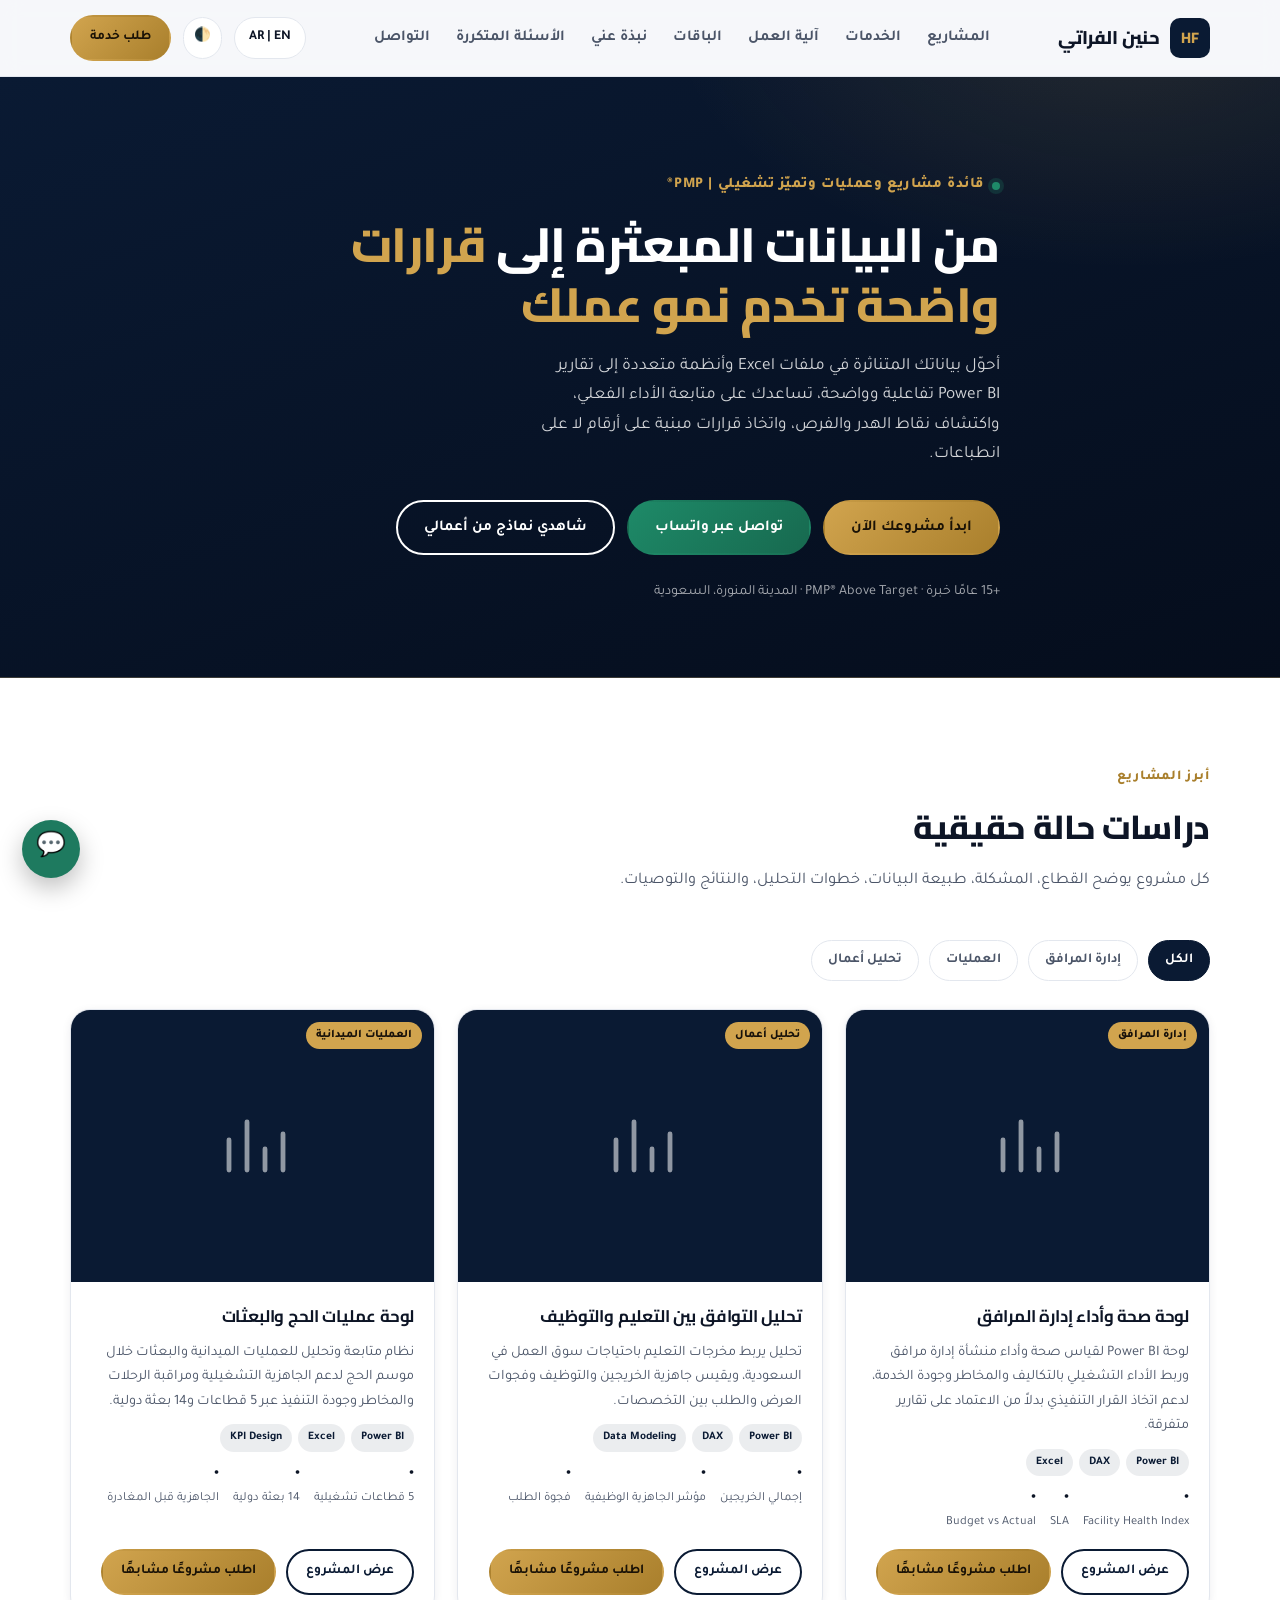
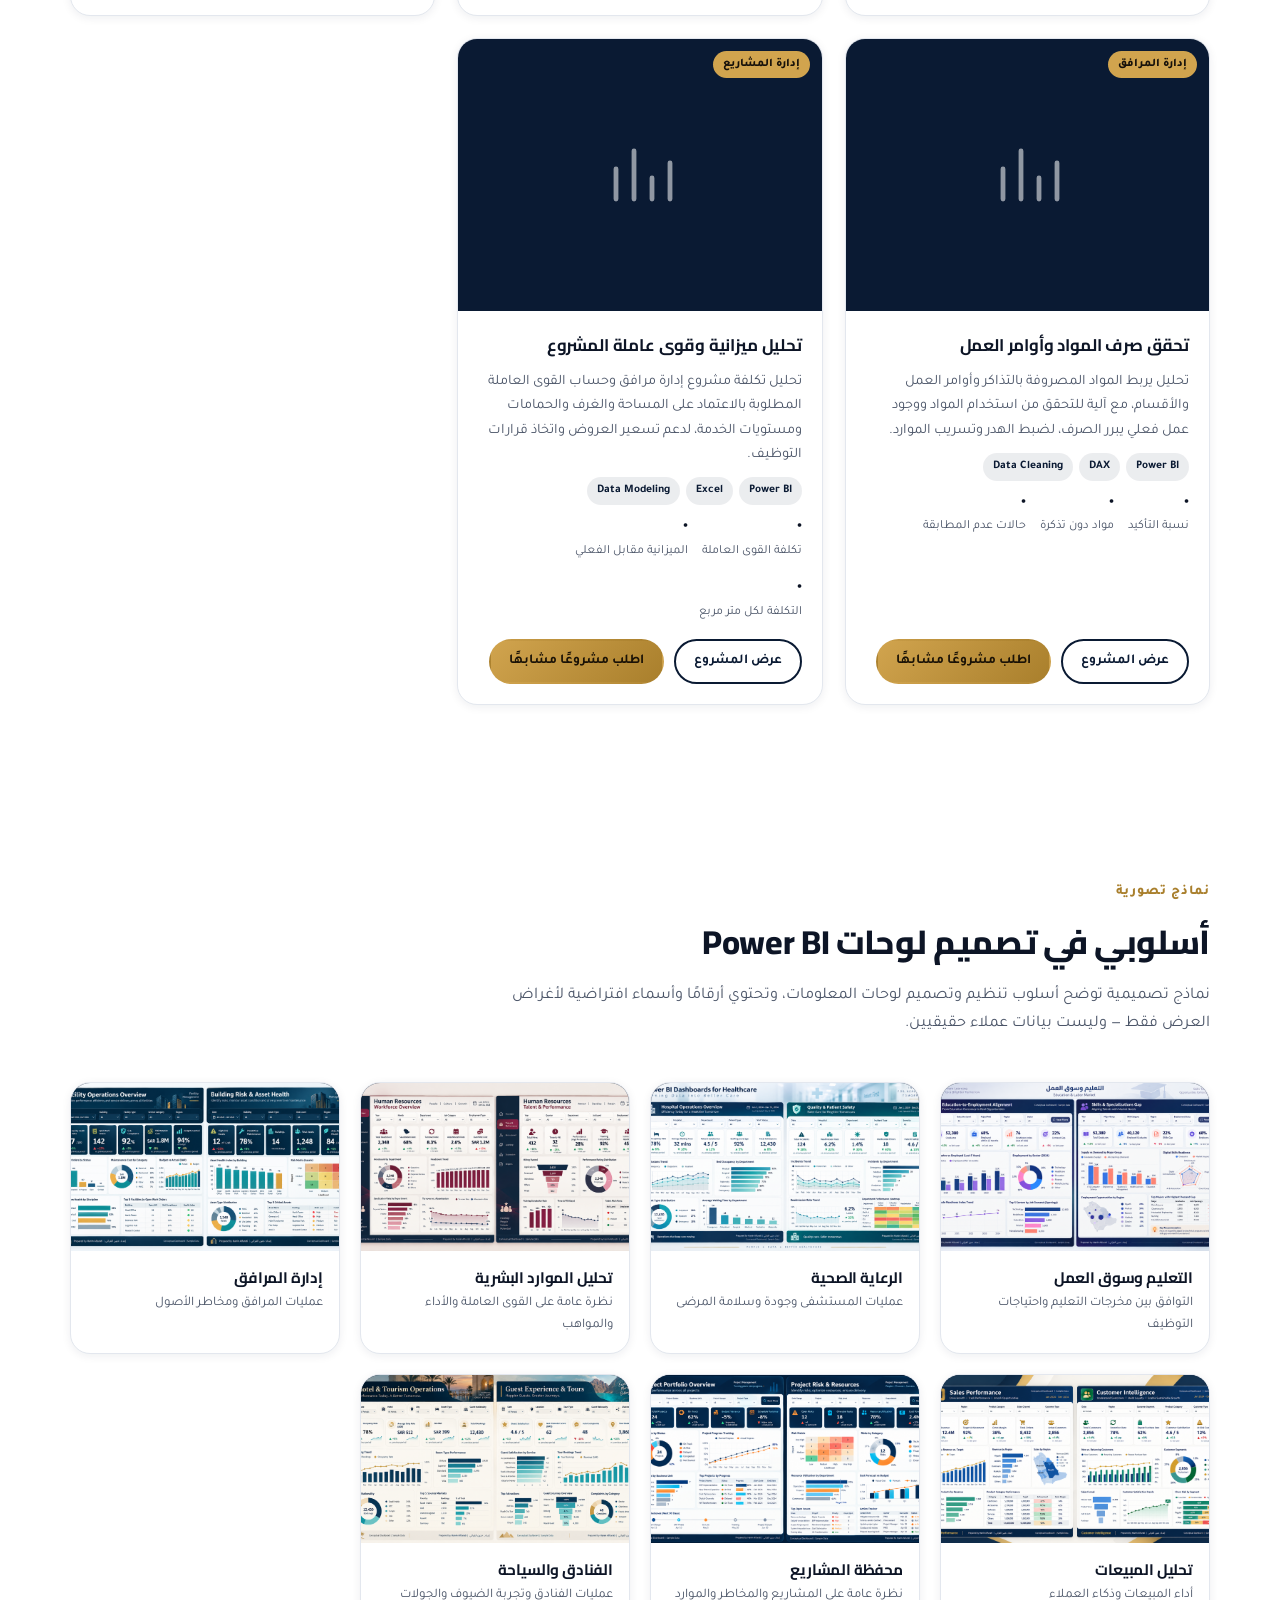
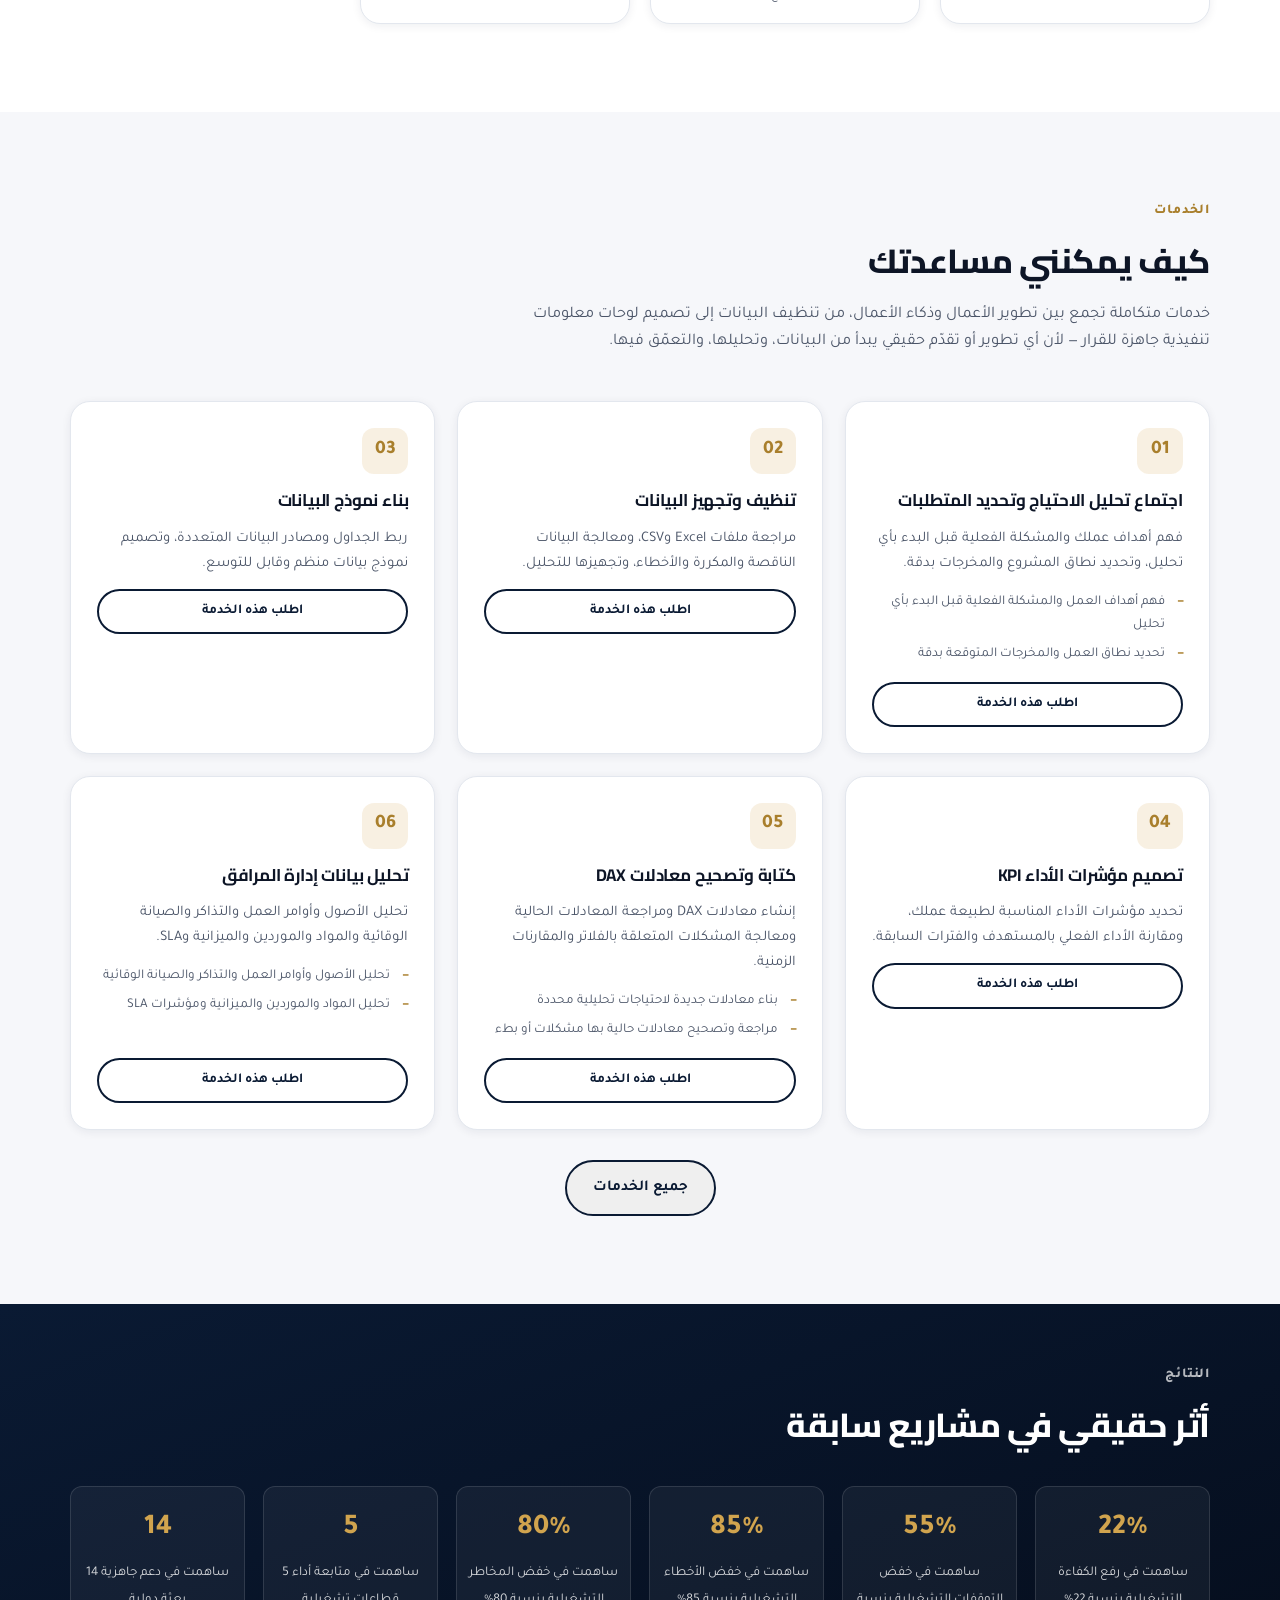
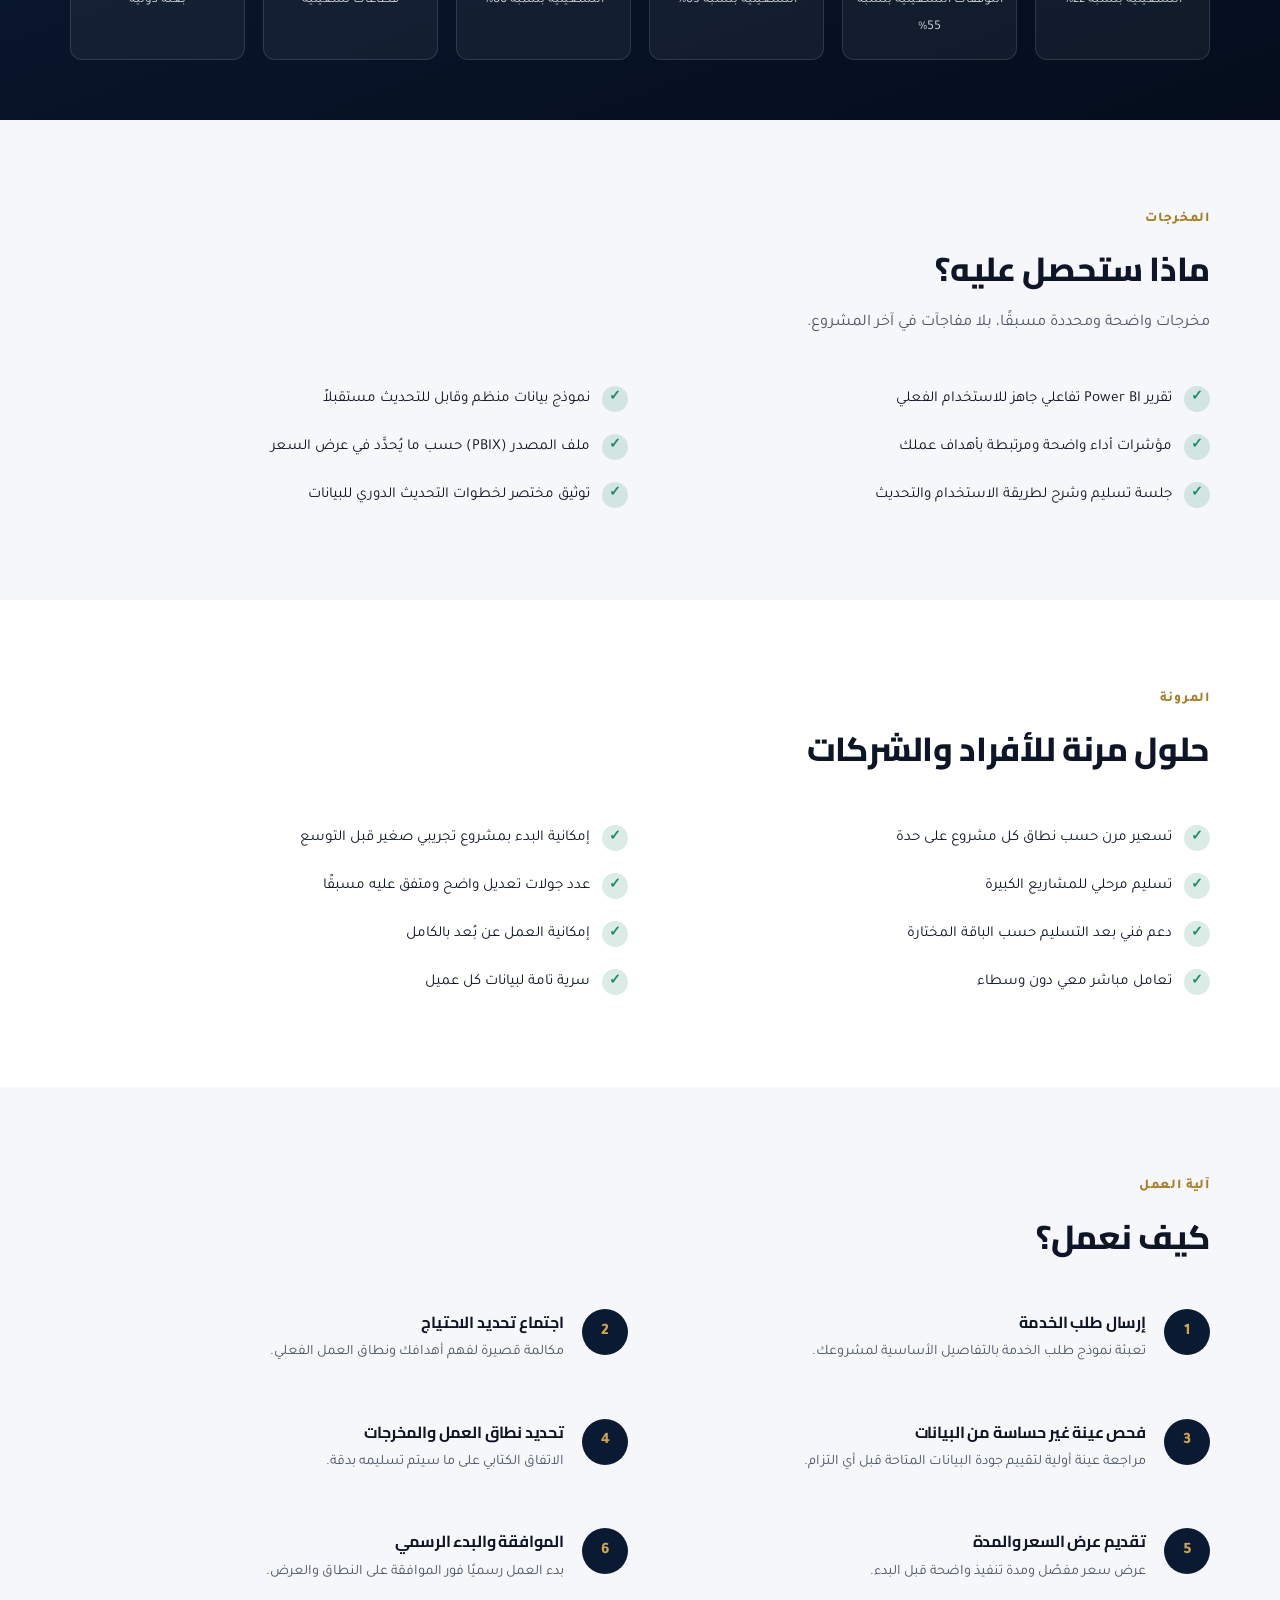
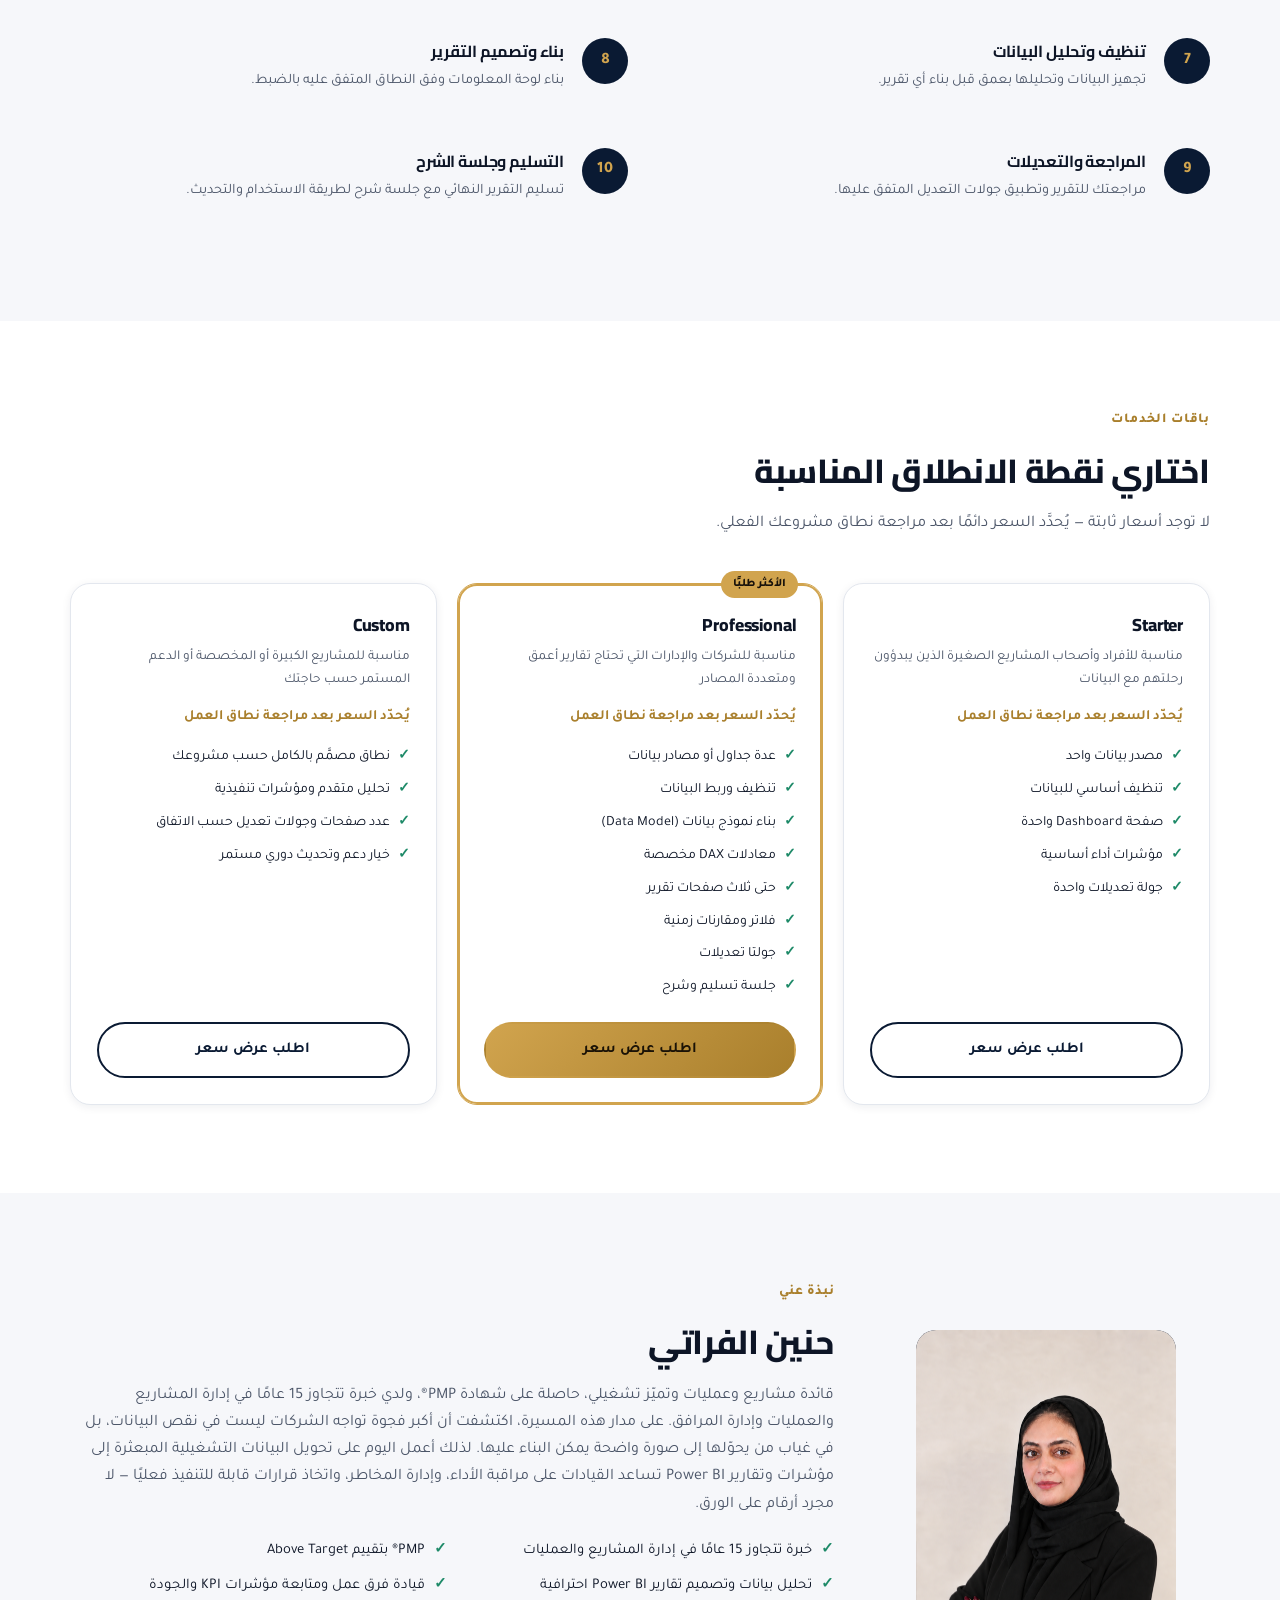
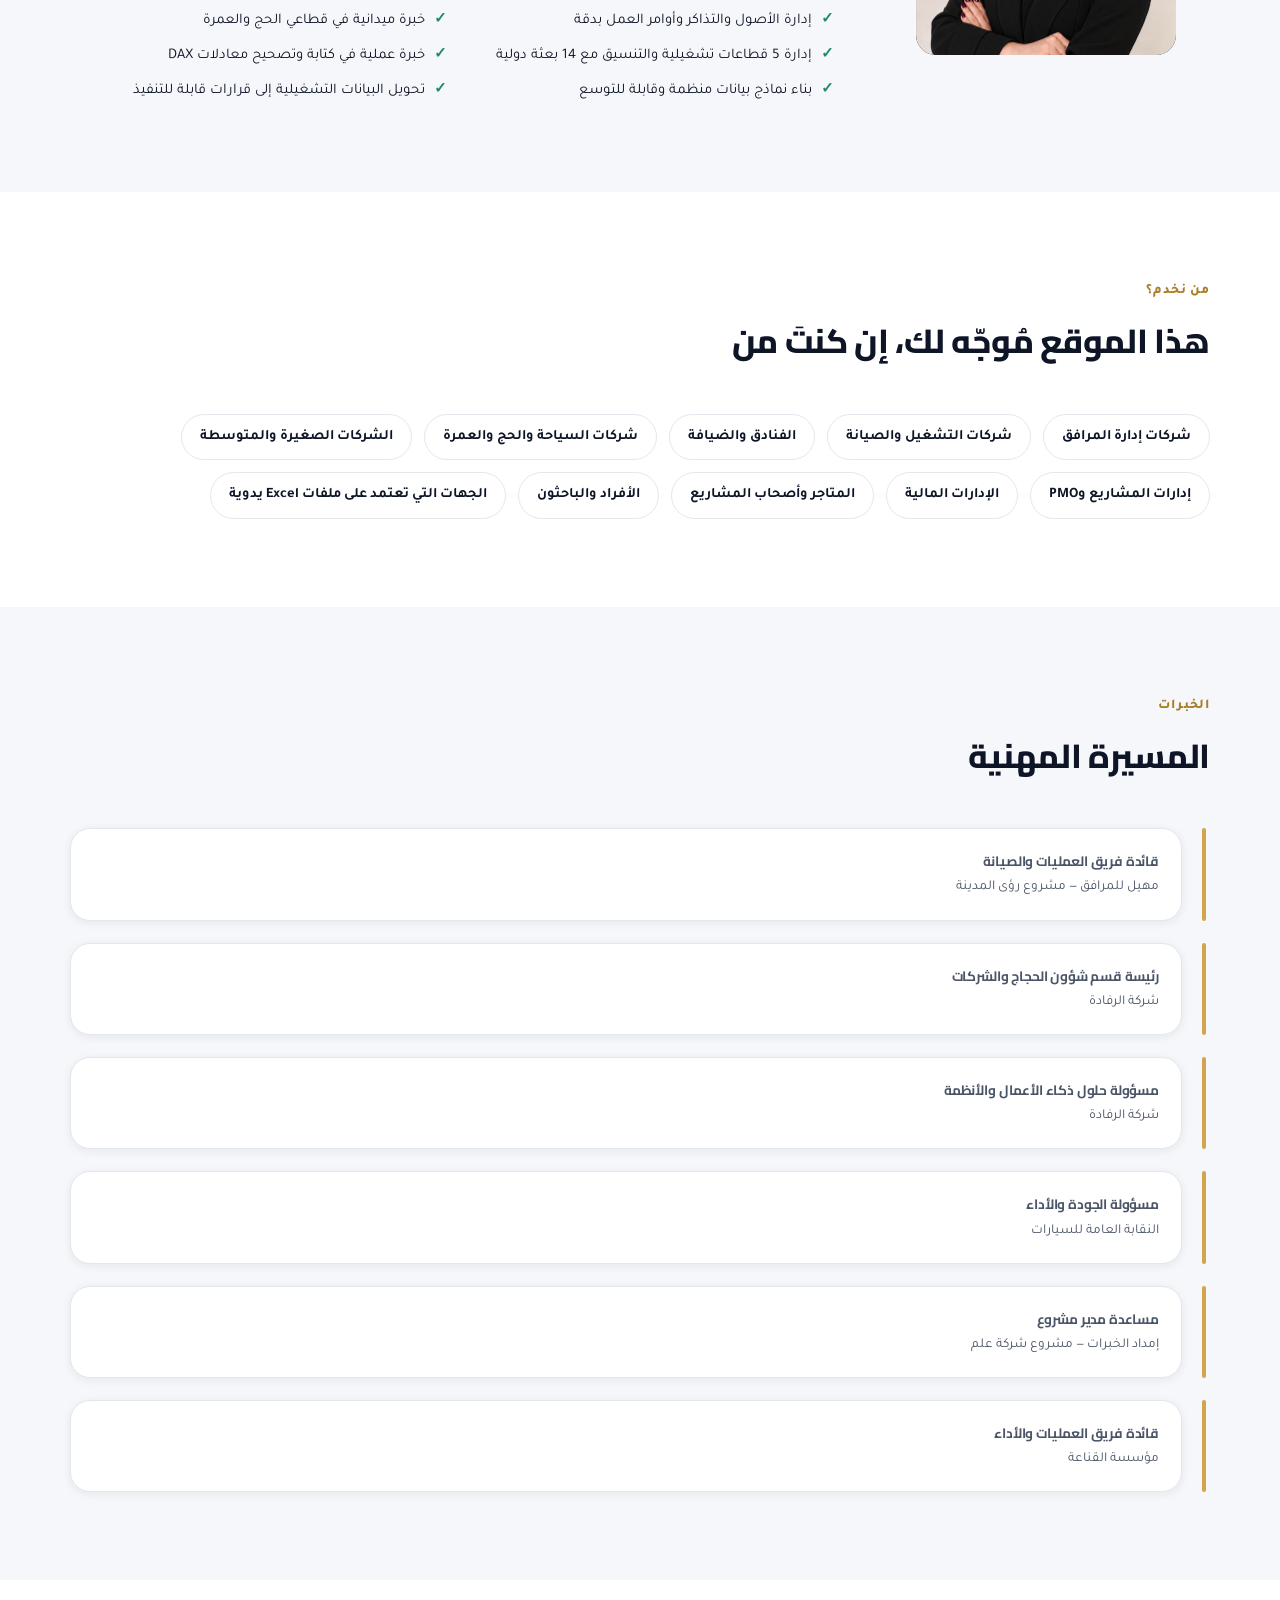
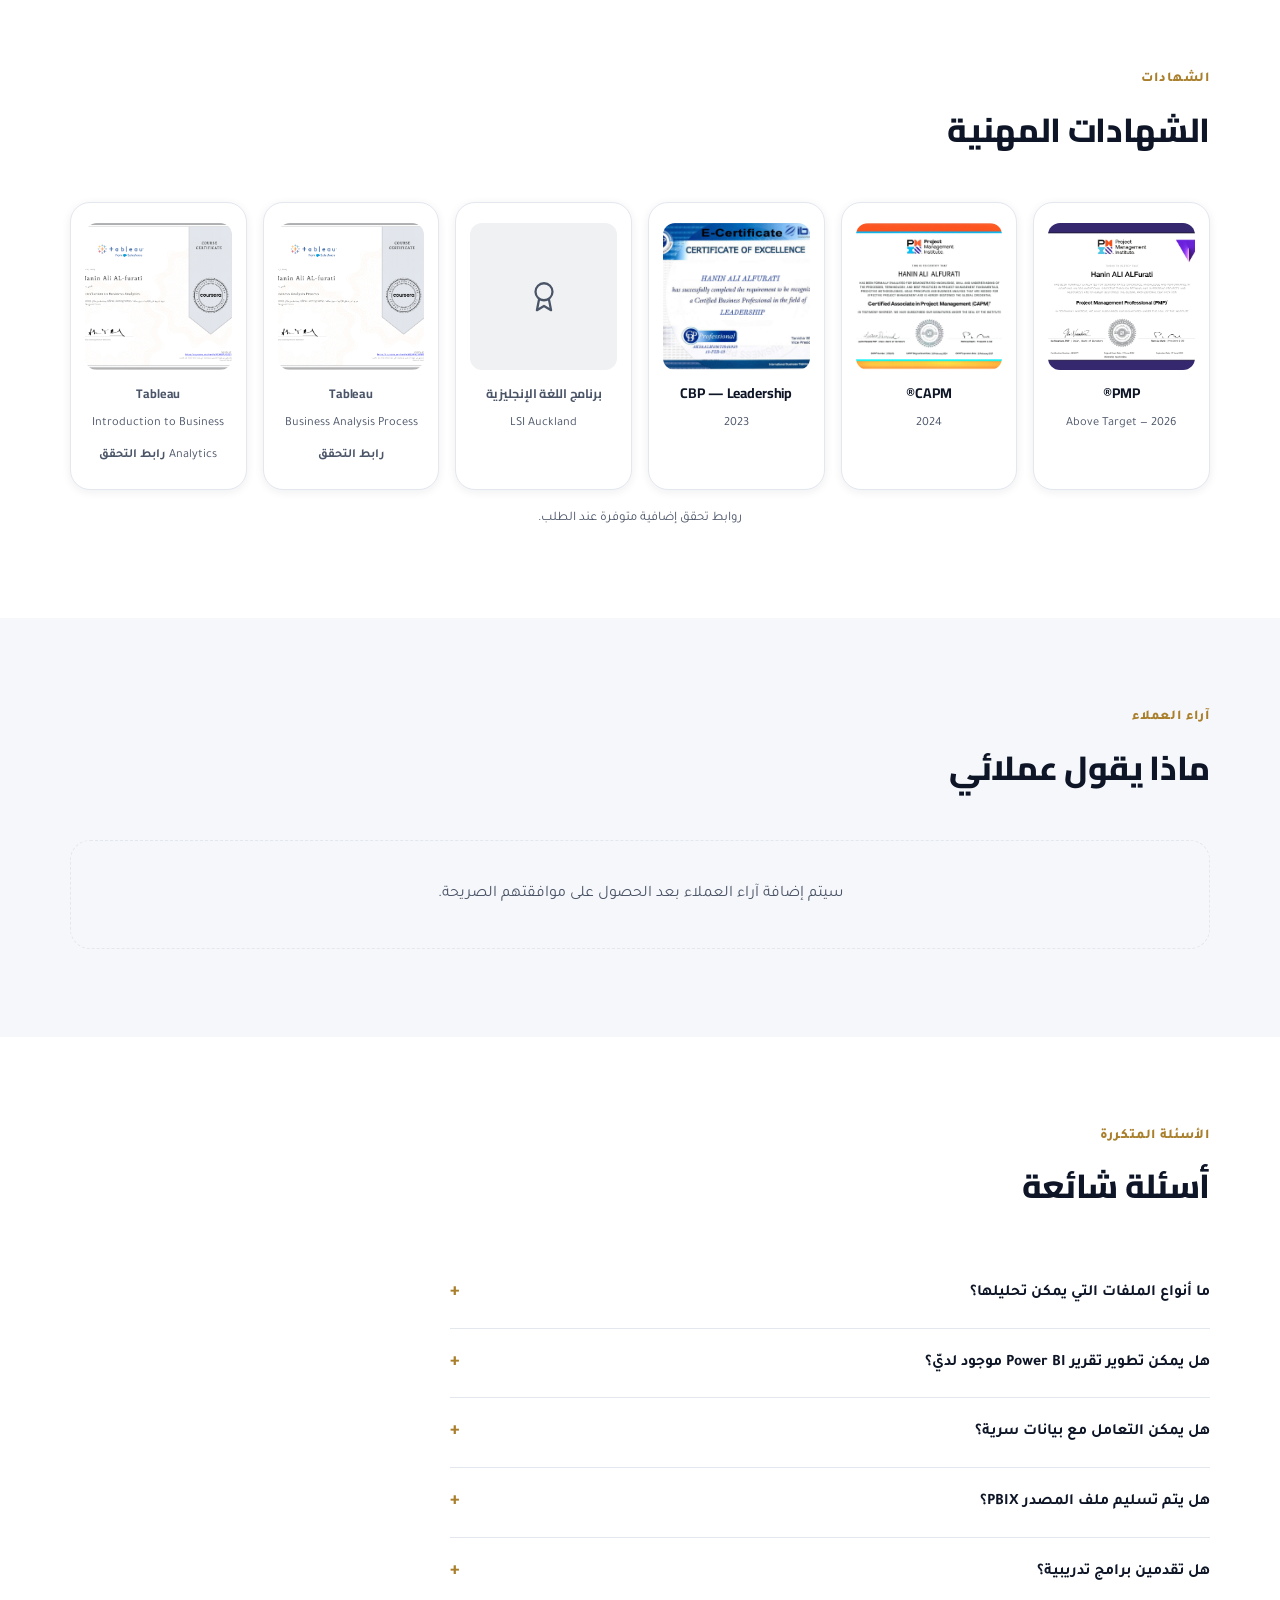
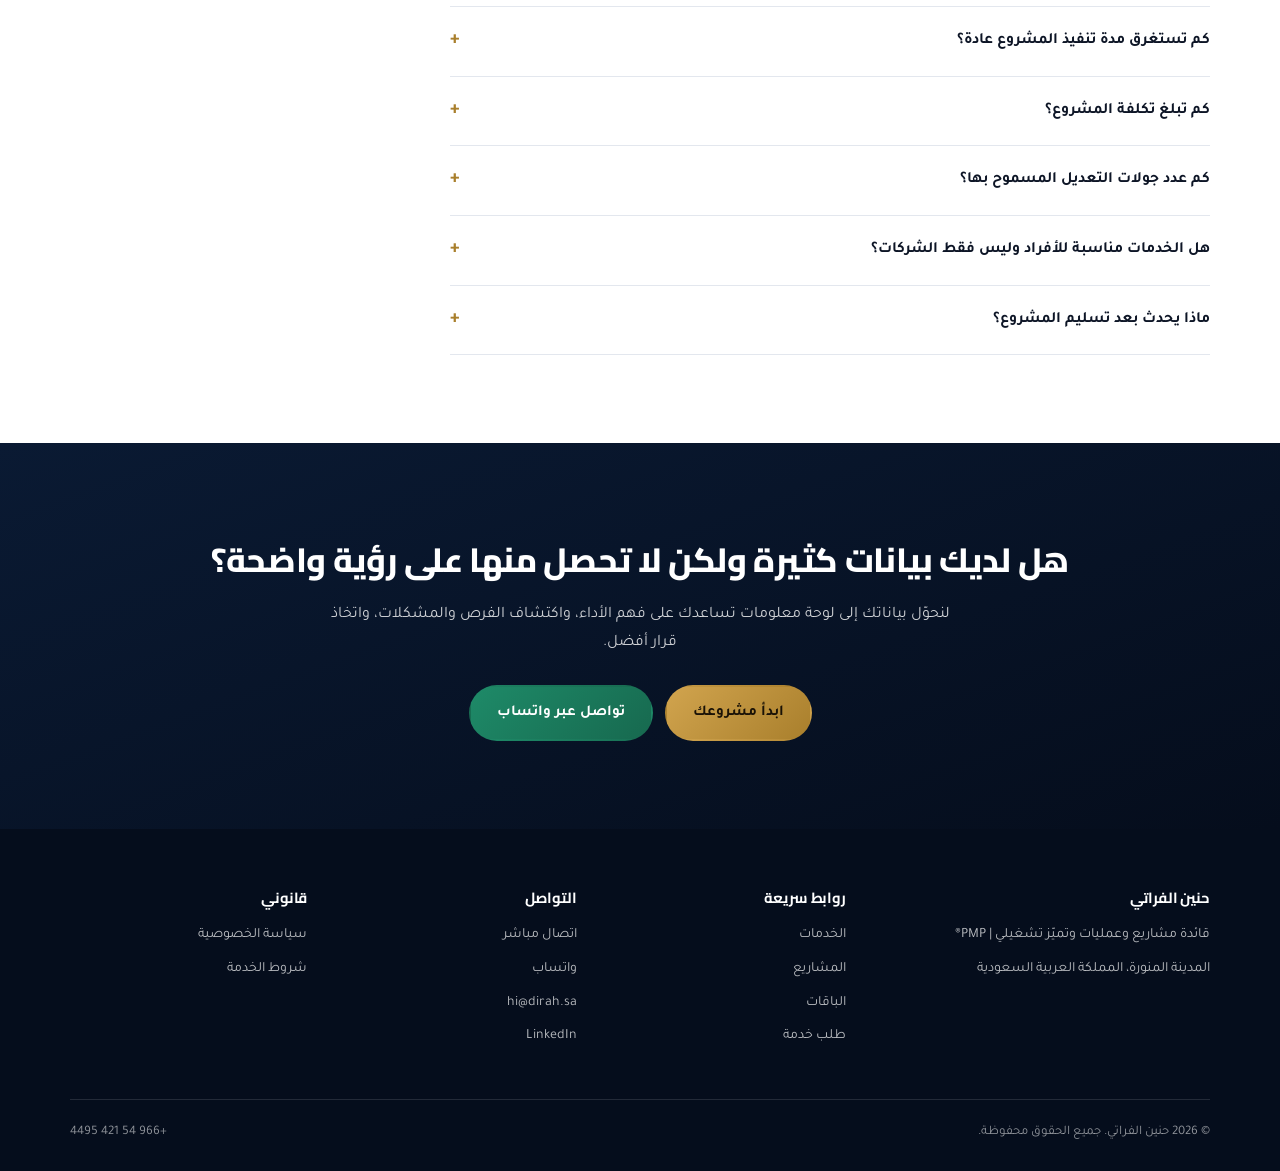
==== commit 9d076a91: "Add files via upload" ====
--- a/index.html
+++ b/index.html
@@ -20,7 +20,7 @@
   <meta property="og:title" content="حنين الفراتي | تحليل البيانات وتصميم تقارير Power BI" />
   <meta property="og:description" content="خدمات احترافية في تحليل البيانات وتصميم تقارير Power BI ومؤشرات الأداء للشركات والأفراد." />
   <meta property="og:image" content="images/og/og-image.jpg" />
-  <link rel="icon" href="assets/icons/favicon.svg" type="image/svg+xml" />
+  <link rel="icon" href="favicon.svg" type="image/svg+xml" />
   <link rel="preconnect" href="https://fonts.googleapis.com" />
   <link rel="preconnect" href="https://fonts.gstatic.com" crossorigin />
   <link href="https://fonts.googleapis.com/css2?family=Cairo:wght@600;700;800&family=Tajawal:wght@400;500;700&family=Inter:wght@400;500;600;700;800&display=swap" rel="stylesheet" />
@@ -122,37 +122,37 @@
       </div>
       <div class="samples-grid">
         <div class="card sample-card">
-          <div class="sample-thumb"><img src="images/samples/education-labor.png" alt="Education & Labor Market — Education-to-Employment Alignment" loading="lazy" /></div>
+          <div class="sample-thumb"><img src="education-labor.png" alt="Education & Labor Market — Education-to-Employment Alignment" loading="lazy" /></div>
           <h4><span lang-ar>التعليم وسوق العمل</span><span lang-en>Education & Labor Market</span></h4>
           <p><span lang-ar>التوافق بين مخرجات التعليم واحتياجات التوظيف</span><span lang-en>Education-to-employment alignment & skills gap</span></p>
         </div>
         <div class="card sample-card">
-          <div class="sample-thumb"><img src="images/samples/healthcare.png" alt="Power BI Dashboards for Healthcare — Hospital Operations & Patient Safety" loading="lazy" /></div>
+          <div class="sample-thumb"><img src="healthcare.png" alt="Power BI Dashboards for Healthcare — Hospital Operations & Patient Safety" loading="lazy" /></div>
           <h4><span lang-ar>الرعاية الصحية</span><span lang-en>Healthcare Analytics</span></h4>
           <p><span lang-ar>عمليات المستشفى وجودة وسلامة المرضى</span><span lang-en>Hospital operations & patient safety</span></p>
         </div>
         <div class="card sample-card">
-          <div class="sample-thumb"><img src="images/samples/hr-analytics.png" alt="HR Analytics — Workforce Overview & Talent Performance" loading="lazy" /></div>
+          <div class="sample-thumb"><img src="hr-analytics.png" alt="HR Analytics — Workforce Overview & Talent Performance" loading="lazy" /></div>
           <h4><span lang-ar>تحليل الموارد البشرية</span><span lang-en>HR Analytics</span></h4>
           <p><span lang-ar>نظرة عامة على القوى العاملة والأداء والمواهب</span><span lang-en>Workforce overview & talent performance</span></p>
         </div>
         <div class="card sample-card">
-          <div class="sample-thumb"><img src="images/samples/facility-management.png" alt="Facility Management — Operations & Asset Risk" loading="lazy" /></div>
+          <div class="sample-thumb"><img src="facility-management.png" alt="Facility Management — Operations & Asset Risk" loading="lazy" /></div>
           <h4><span lang-ar>إدارة المرافق</span><span lang-en>Facility Management</span></h4>
           <p><span lang-ar>عمليات المرافق ومخاطر الأصول</span><span lang-en>Facility operations & asset risk</span></p>
         </div>
         <div class="card sample-card">
-          <div class="sample-thumb"><img src="images/samples/sales-analytics.png" alt="Sales Analytics — Sales Performance & Customer Intelligence" loading="lazy" /></div>
+          <div class="sample-thumb"><img src="sales-analytics.png" alt="Sales Analytics — Sales Performance & Customer Intelligence" loading="lazy" /></div>
           <h4><span lang-ar>تحليل المبيعات</span><span lang-en>Sales Analytics</span></h4>
           <p><span lang-ar>أداء المبيعات وذكاء العملاء</span><span lang-en>Sales performance & customer intelligence</span></p>
         </div>
         <div class="card sample-card">
-          <div class="sample-thumb"><img src="images/samples/project-portfolio.png" alt="Project Portfolio — Overview, Risk & Resources" loading="lazy" /></div>
+          <div class="sample-thumb"><img src="project-portfolio.png" alt="Project Portfolio — Overview, Risk & Resources" loading="lazy" /></div>
           <h4><span lang-ar>محفظة المشاريع</span><span lang-en>Project Portfolio</span></h4>
           <p><span lang-ar>نظرة عامة على المشاريع والمخاطر والموارد</span><span lang-en>Portfolio overview, risk & resources</span></p>
         </div>
         <div class="card sample-card">
-          <div class="sample-thumb"><img src="images/samples/hospitality-analytics.png" alt="Hotel & Tourism — Operations & Guest Experience" loading="lazy" /></div>
+          <div class="sample-thumb"><img src="hospitality-analytics.png" alt="Hotel & Tourism — Operations & Guest Experience" loading="lazy" /></div>
           <h4><span lang-ar>الفنادق والسياحة</span><span lang-en>Hotel & Tourism</span></h4>
           <p><span lang-ar>عمليات الفنادق وتجربة الضيوف والجولات</span><span lang-en>Hotel operations & guest experience</span></p>
         </div>
@@ -391,7 +391,7 @@
   <section id="about">
     <div class="container about-grid">
       <div class="about-photo">
-        <img src="images/profile/hanin-profile.png" alt="حنين الفراتي" loading="lazy" />
+        <img src="hanin-profile.png" alt="حنين الفراتي" loading="lazy" />
       </div>
       <div class="about-text">
         <div class="section-eyebrow"><span lang-ar>نبذة عني</span><span lang-en>About</span></div>
@@ -465,15 +465,15 @@
       </div>
       <div class="certs-grid">
         <div class="card cert-card">
-          <div class="cert-thumb"><img src="images/certs/pmp.png" alt="PMP®" loading="lazy" /></div>
+          <div class="cert-thumb"><img src="pmp.png" alt="PMP®" loading="lazy" /></div>
           <h4>PMP®</h4><span><span lang-ar>Above Target — 2026</span><span lang-en>Above Target — 2026</span></span>
         </div>
         <div class="card cert-card">
-          <div class="cert-thumb"><img src="images/certs/capm.png" alt="CAPM®" loading="lazy" /></div>
+          <div class="cert-thumb"><img src="capm.png" alt="CAPM®" loading="lazy" /></div>
           <h4>CAPM®</h4><span>2024</span>
         </div>
         <div class="card cert-card">
-          <div class="cert-thumb"><img src="images/certs/cbp-ls.png" alt="CBP — Leadership" loading="lazy" /></div>
+          <div class="cert-thumb"><img src="cbp-ls.png" alt="CBP — Leadership" loading="lazy" /></div>
           <h4>CBP — Leadership</h4><span>2023</span>
         </div>
         <div class="card cert-card">
@@ -481,12 +481,12 @@
           <h4><span lang-ar>برنامج اللغة الإنجليزية</span><span lang-en>English Language Program</span></h4><span>LSI Auckland</span>
         </div>
         <div class="card cert-card">
-          <div class="cert-thumb"><img src="images/certs/tableau-business-analysis.png" alt="Tableau — Business Analysis Process" loading="lazy" /></div>
+          <div class="cert-thumb"><img src="tableau-business-analysis.png" alt="Tableau — Business Analysis Process" loading="lazy" /></div>
           <h4><span lang-ar>Tableau</span><span lang-en>Tableau</span></h4><span><span lang-ar>Business Analysis Process</span><span lang-en>Business Analysis Process</span></span>
           <a href="https://coursera.org/verify/W624FXLVYWPI" class="verify" target="_blank" rel="noopener"><span lang-ar>رابط التحقق</span><span lang-en>Verify</span></a>
         </div>
         <div class="card cert-card">
-          <div class="cert-thumb"><img src="images/certs/tableau-intro-business-analytics.png" alt="Tableau — Introduction to Business Analytics" loading="lazy" /></div>
+          <div class="cert-thumb"><img src="tableau-intro-business-analytics.png" alt="Tableau — Introduction to Business Analytics" loading="lazy" /></div>
           <h4><span lang-ar>Tableau</span><span lang-en>Tableau</span></h4><span><span lang-ar>Introduction to Business Analytics</span><span lang-en>Introduction to Business Analytics</span></span>
           <a href="https://coursera.org/verify/YKXARPUJ576Y" class="verify" target="_blank" rel="noopener"><span lang-ar>رابط التحقق</span><span lang-en>Verify</span></a>
         </div>
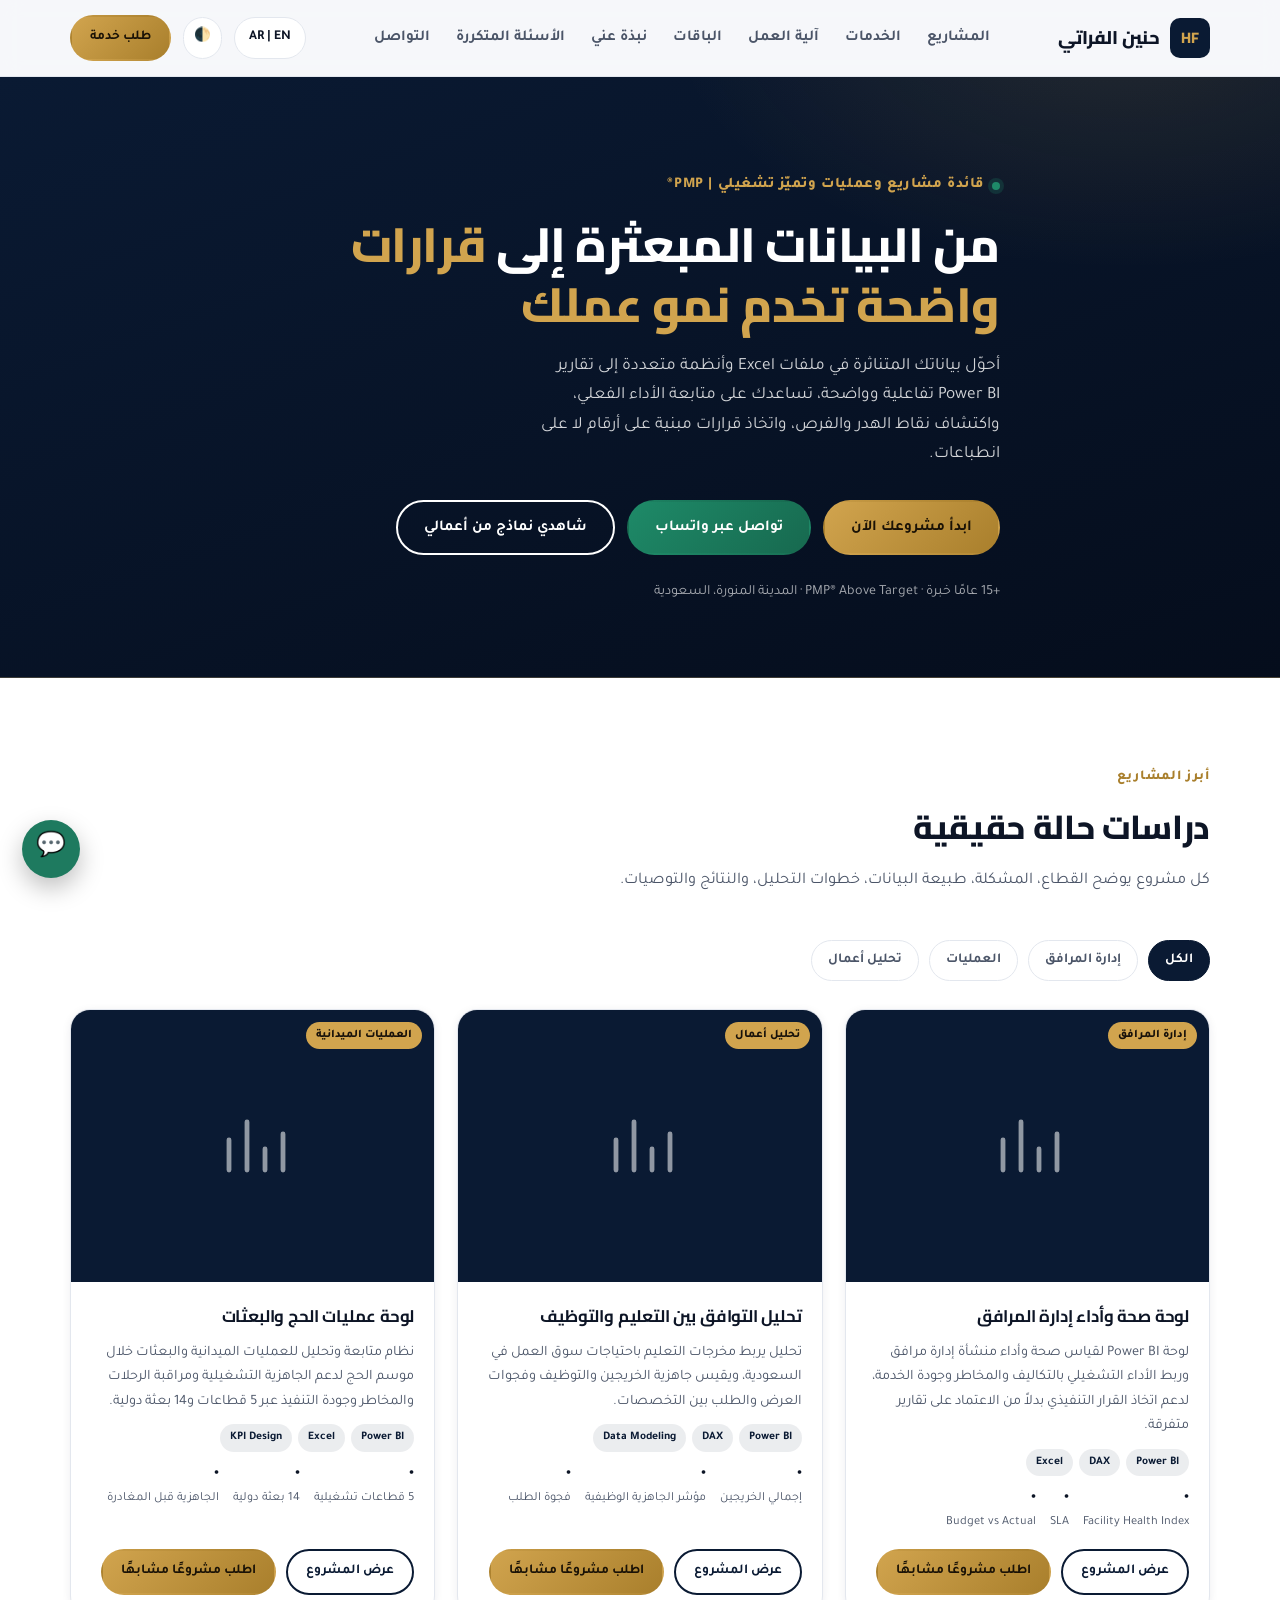
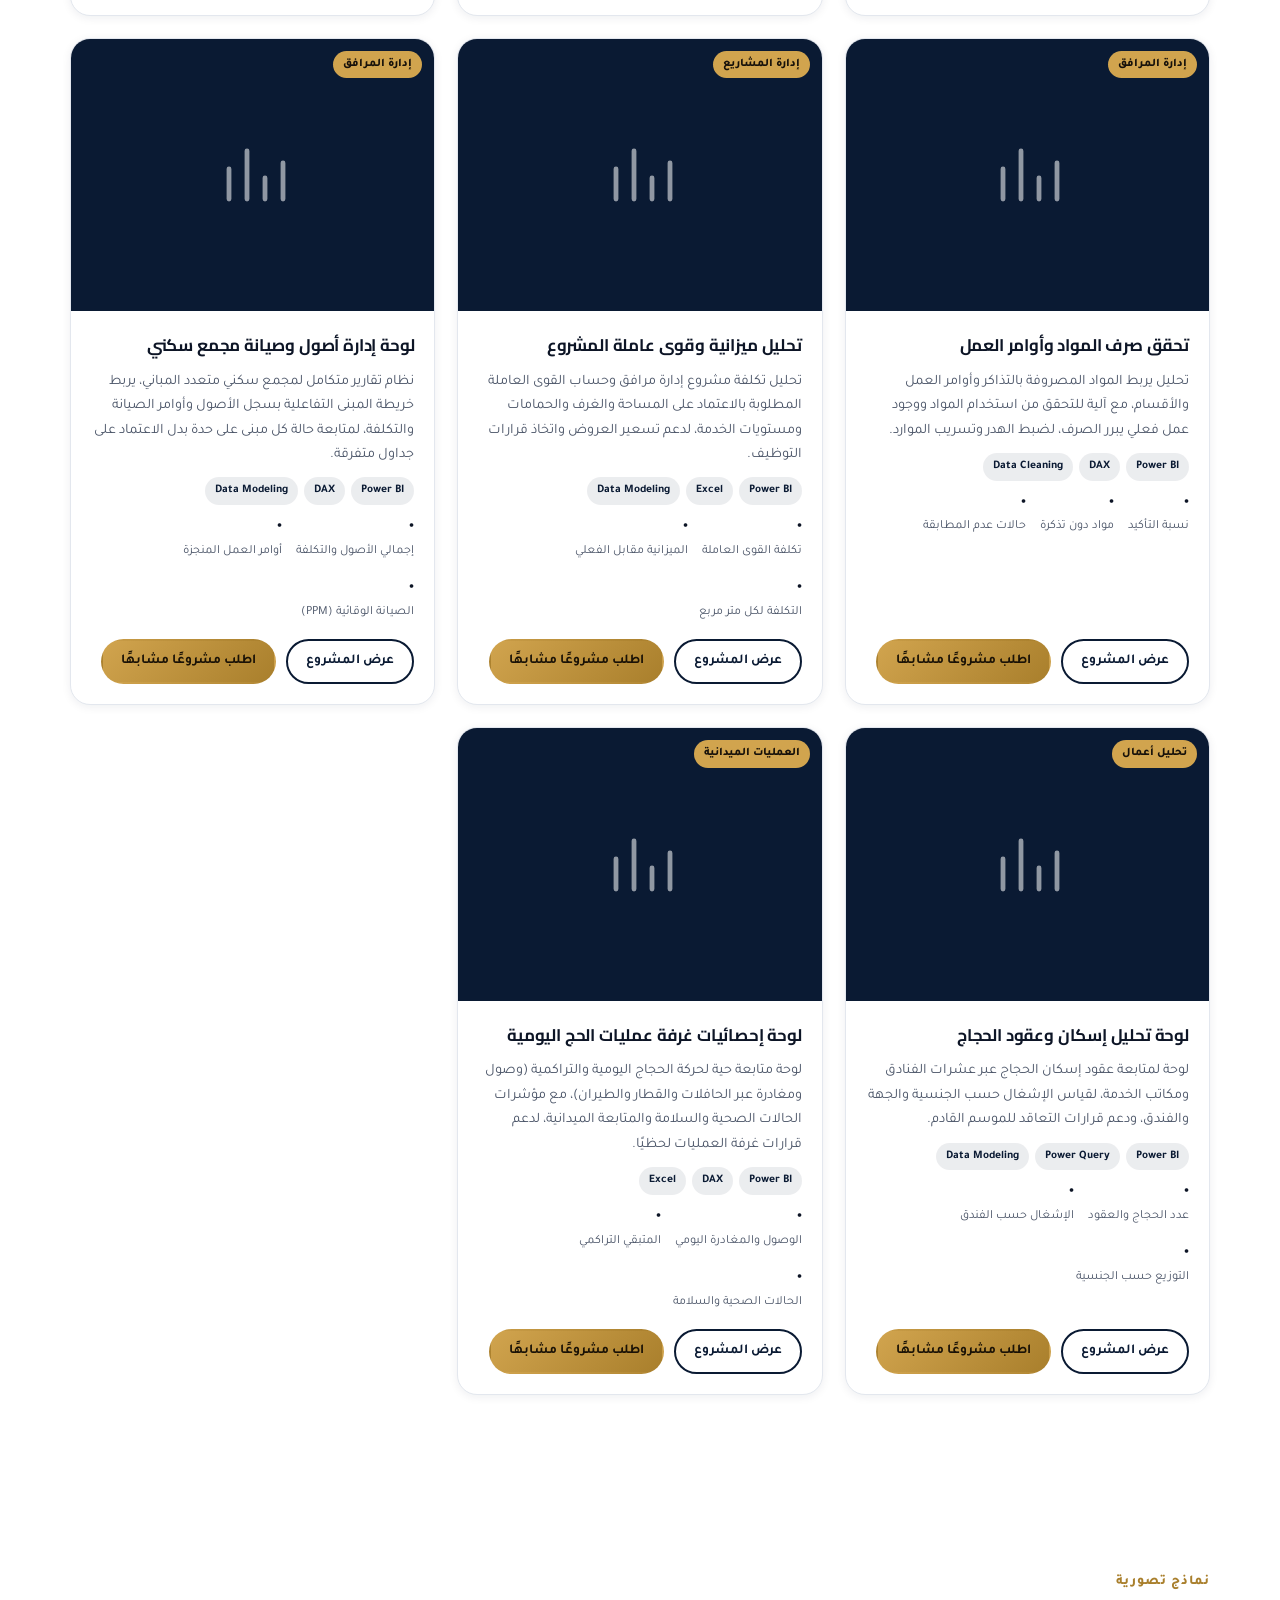
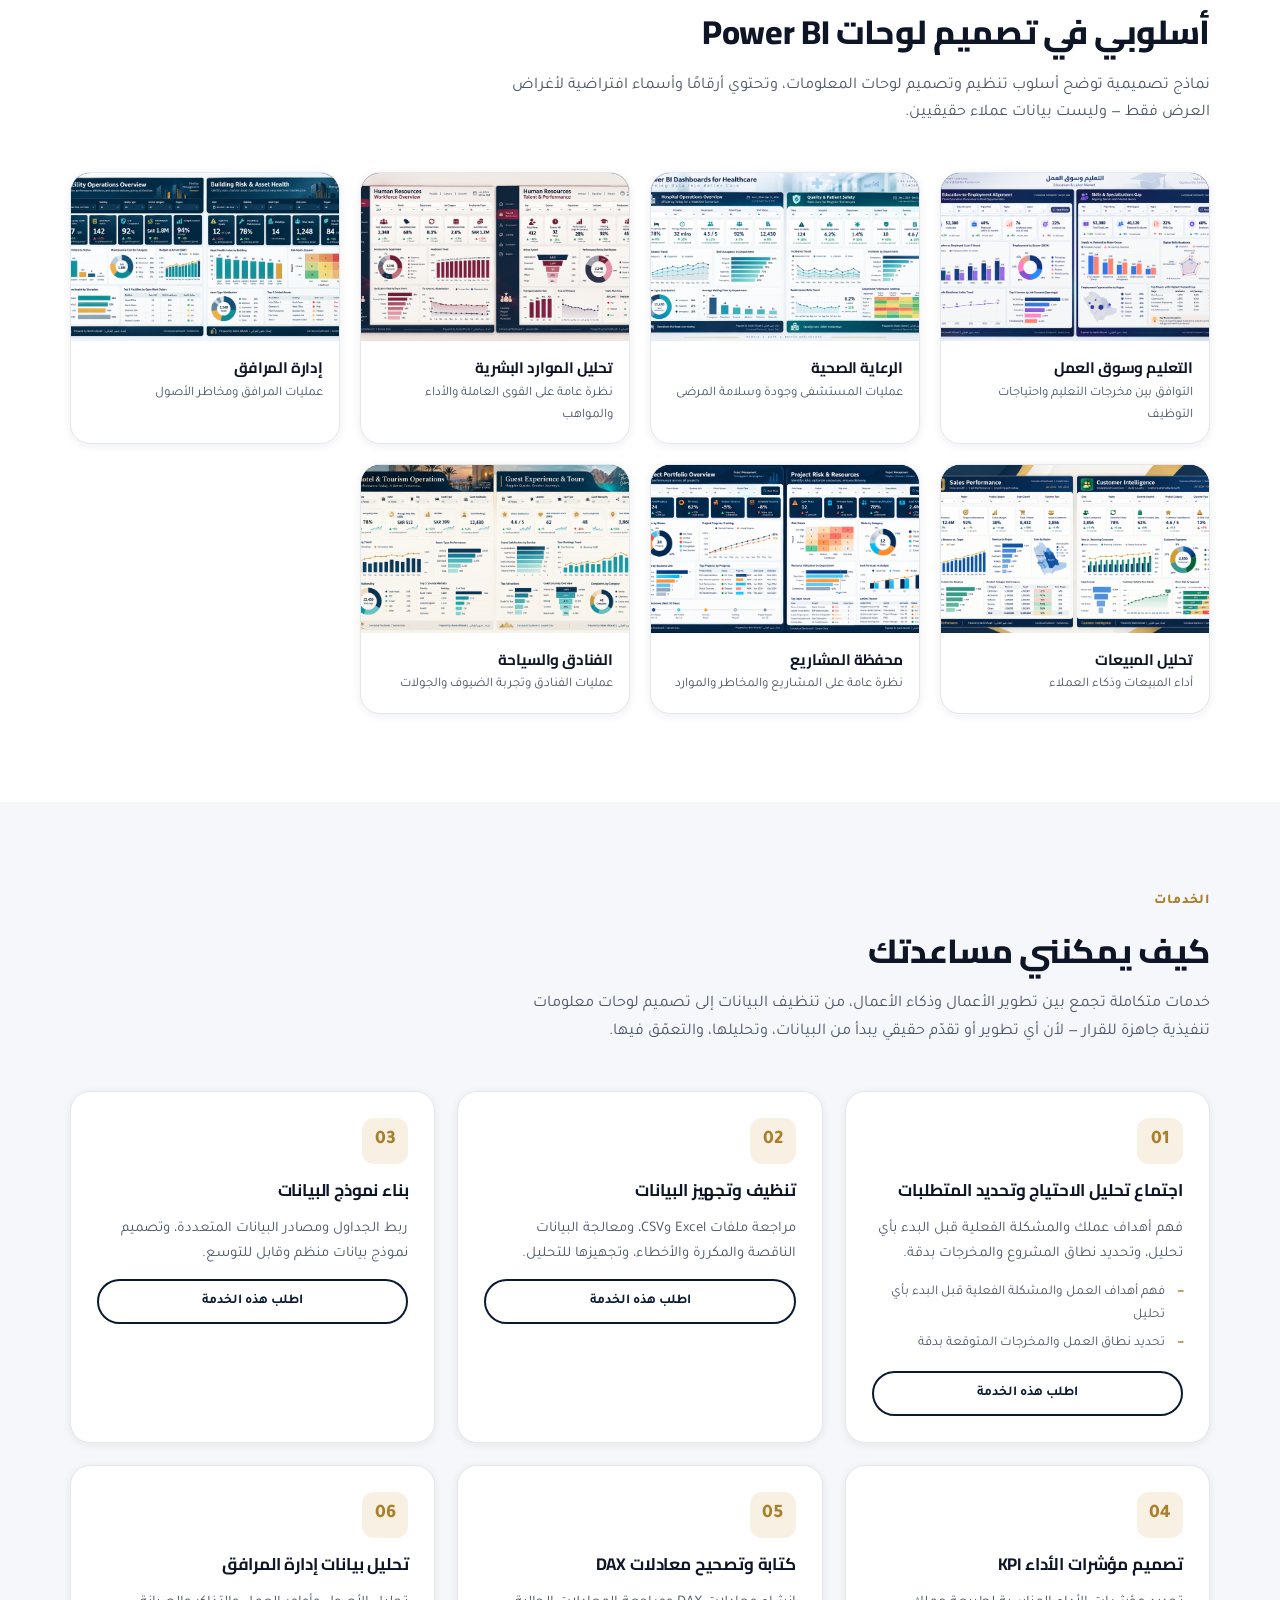
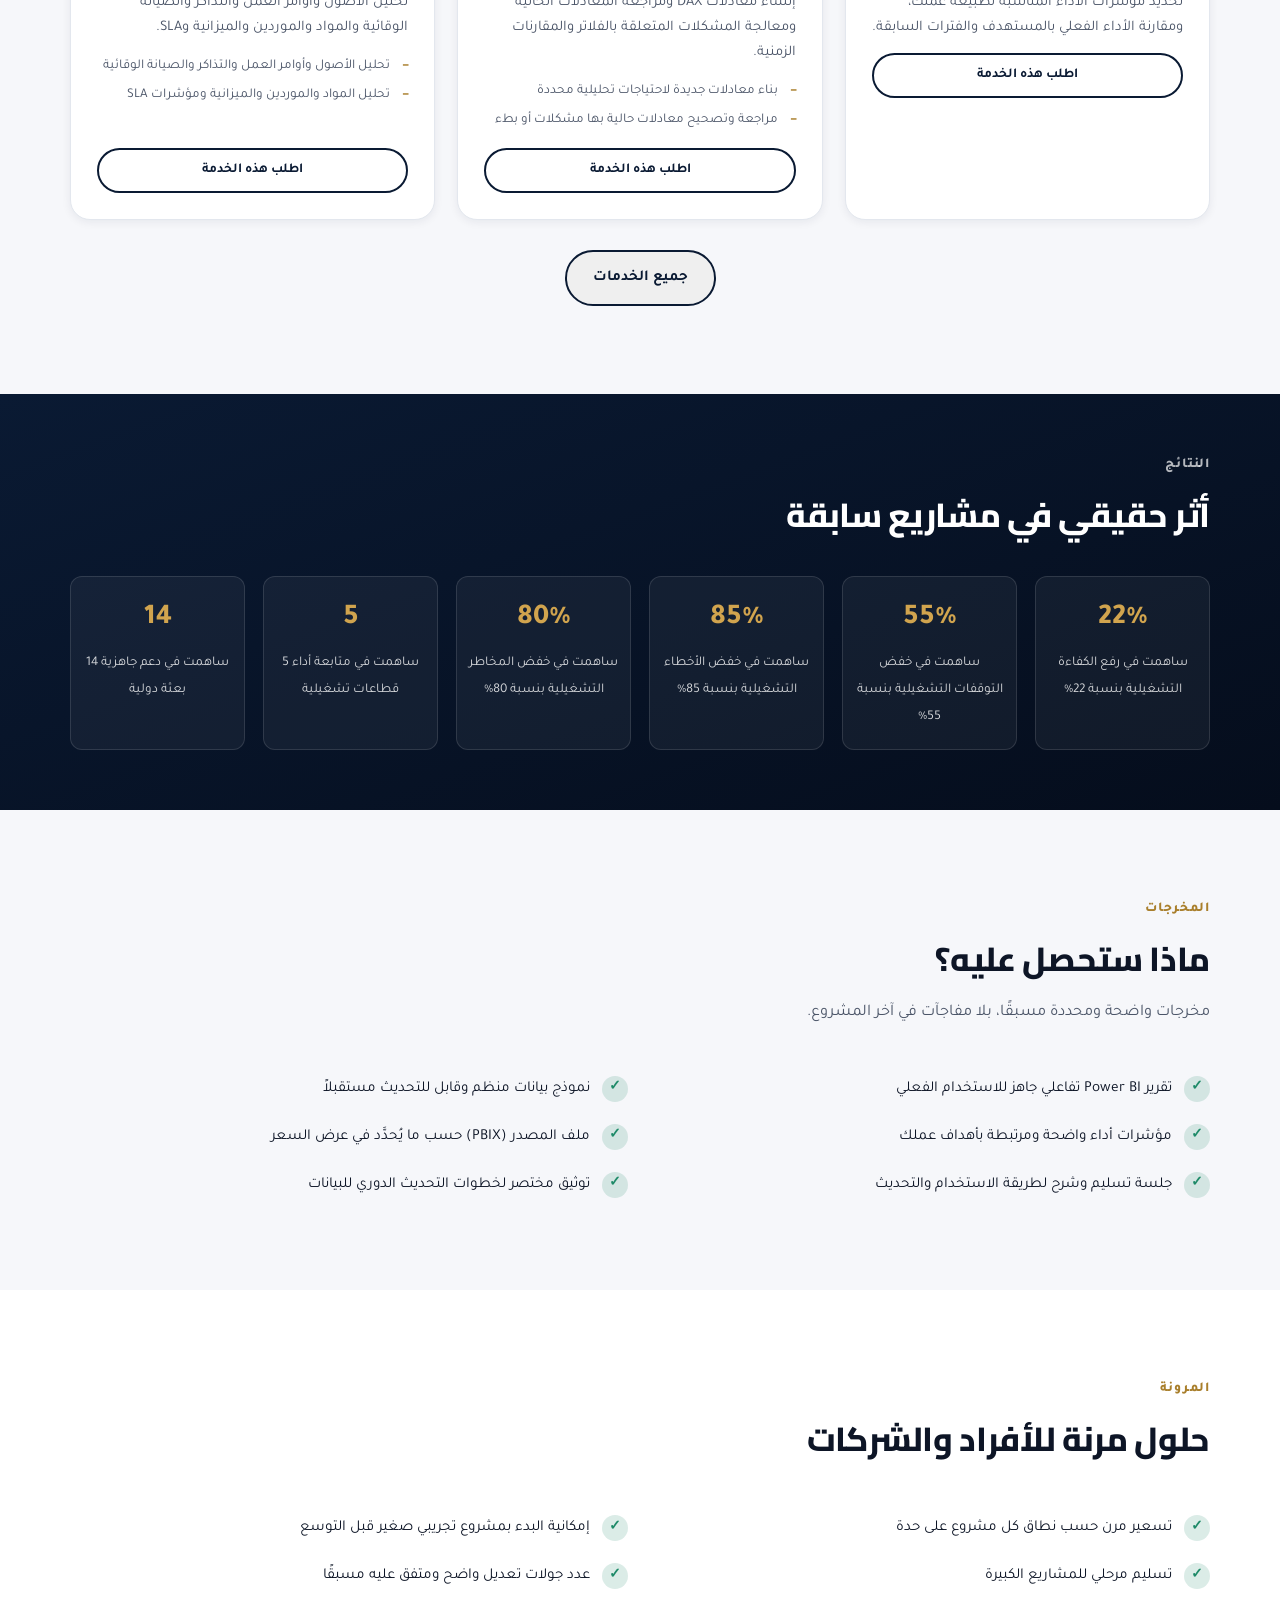
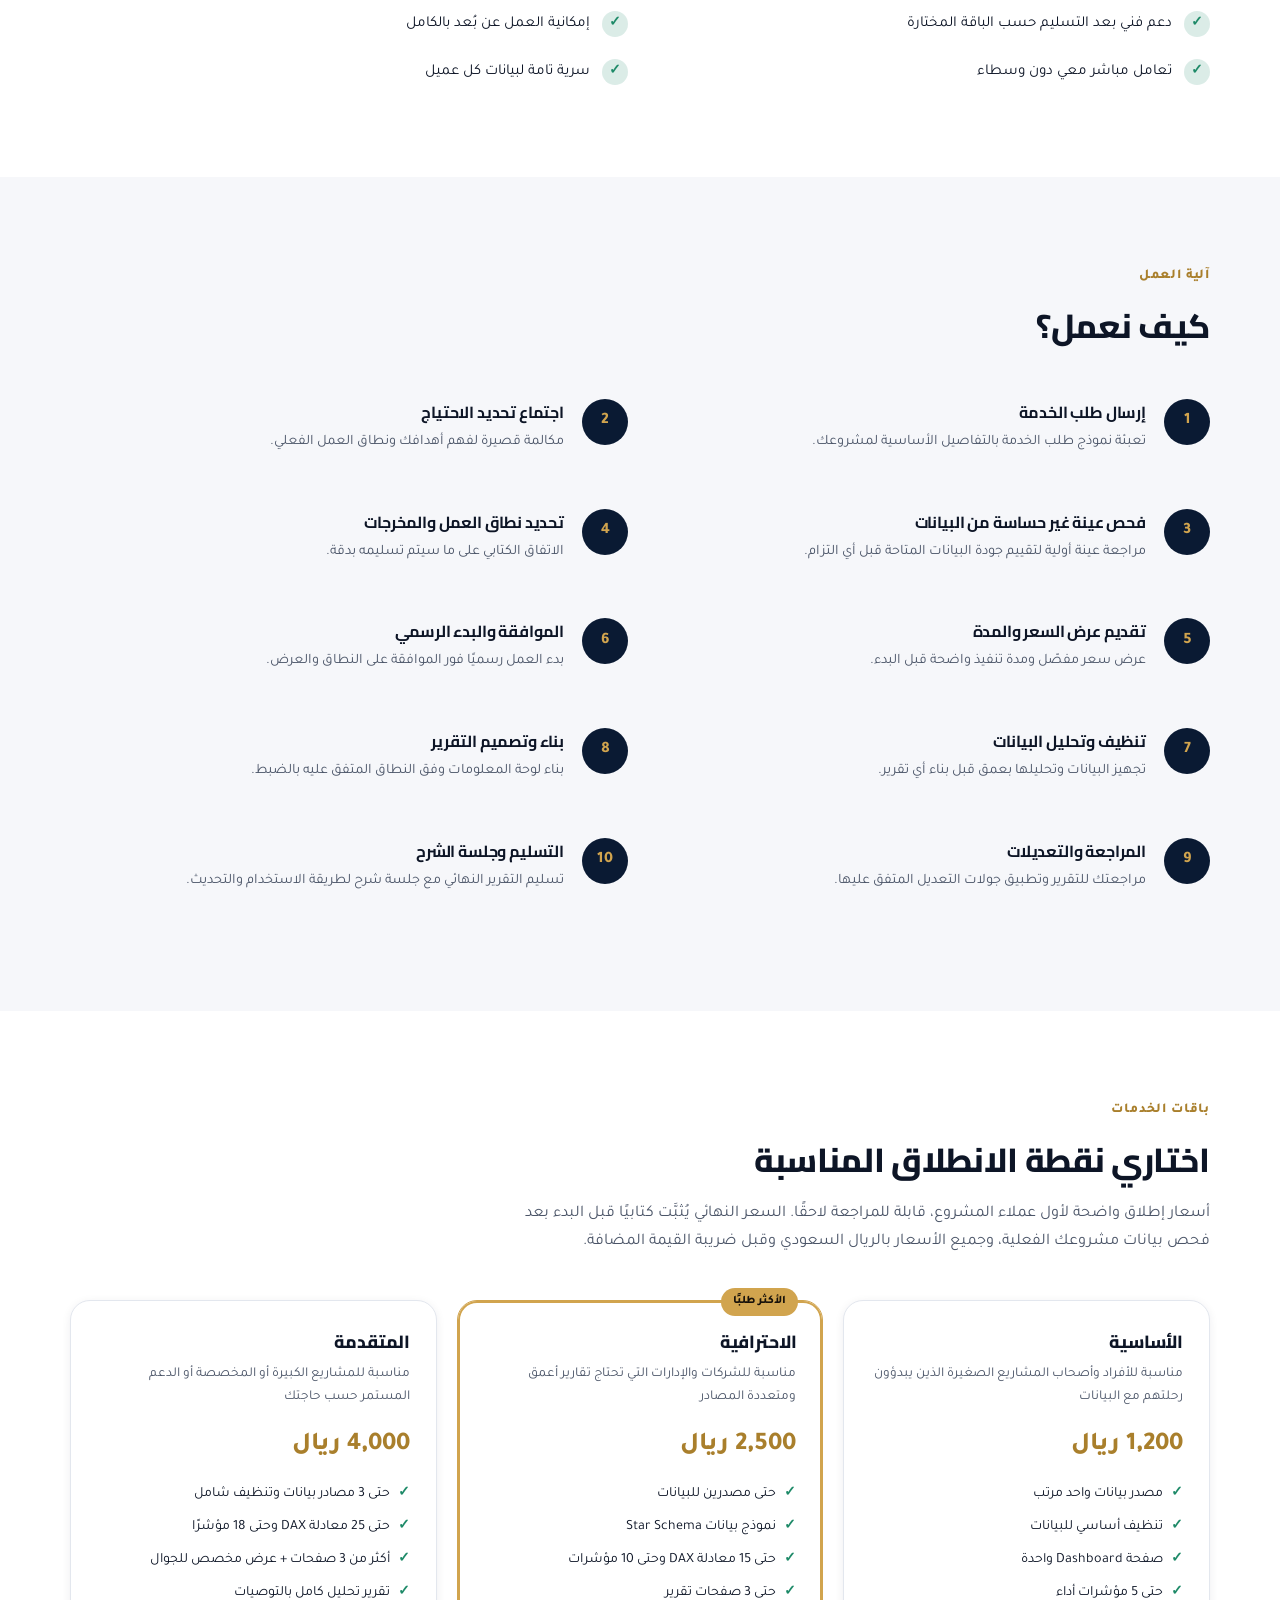
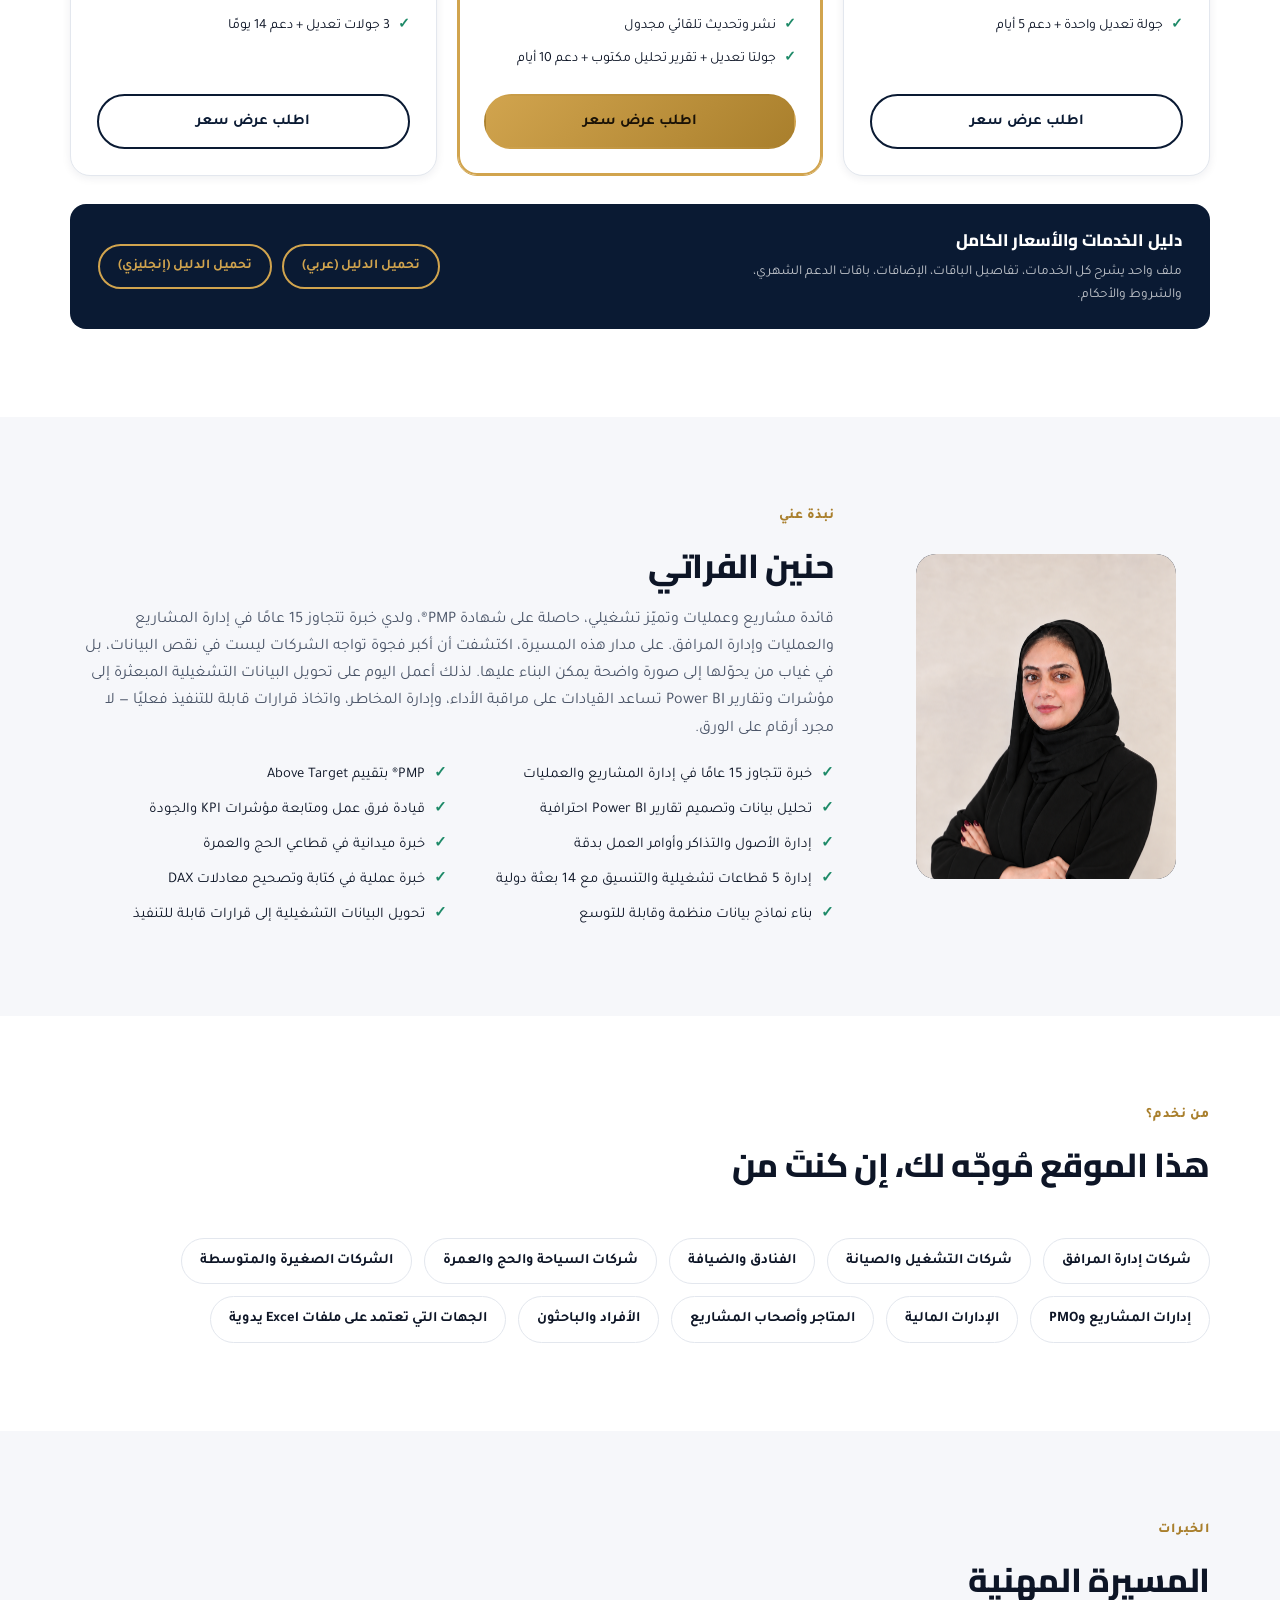
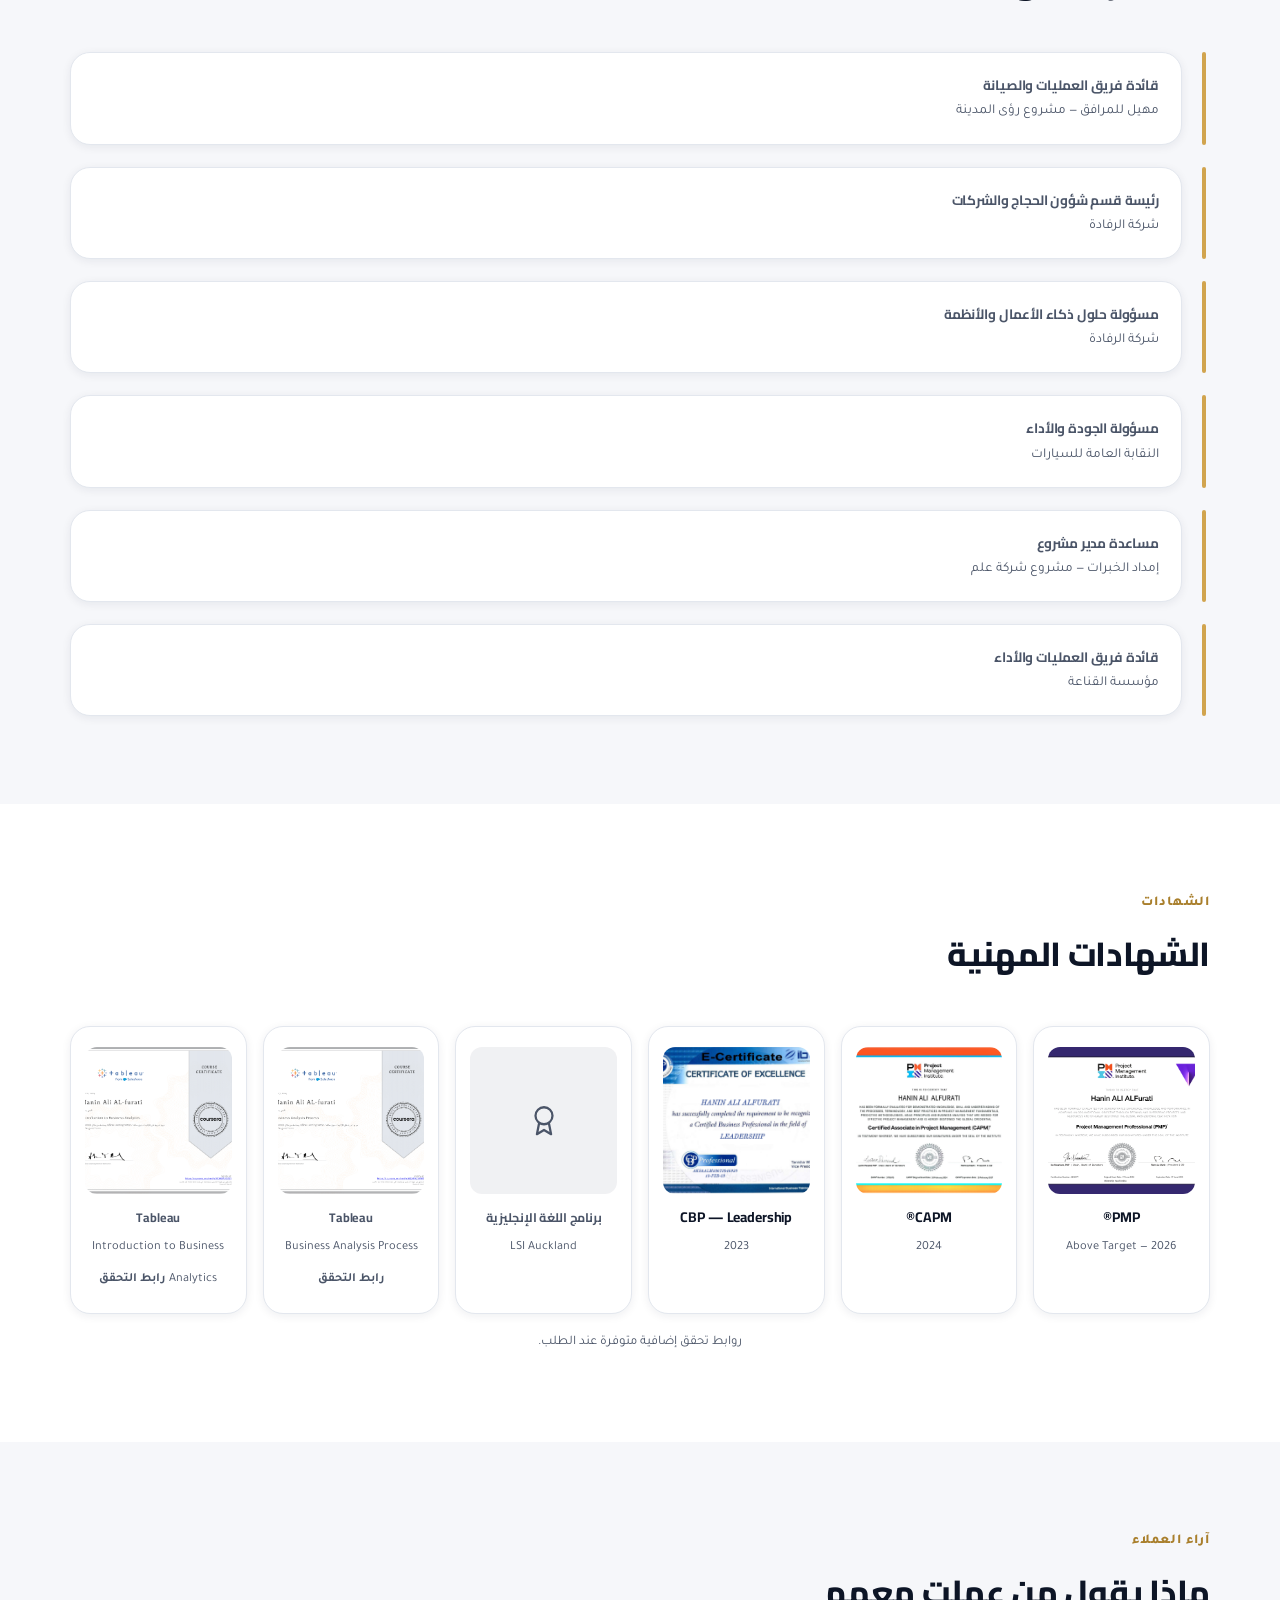
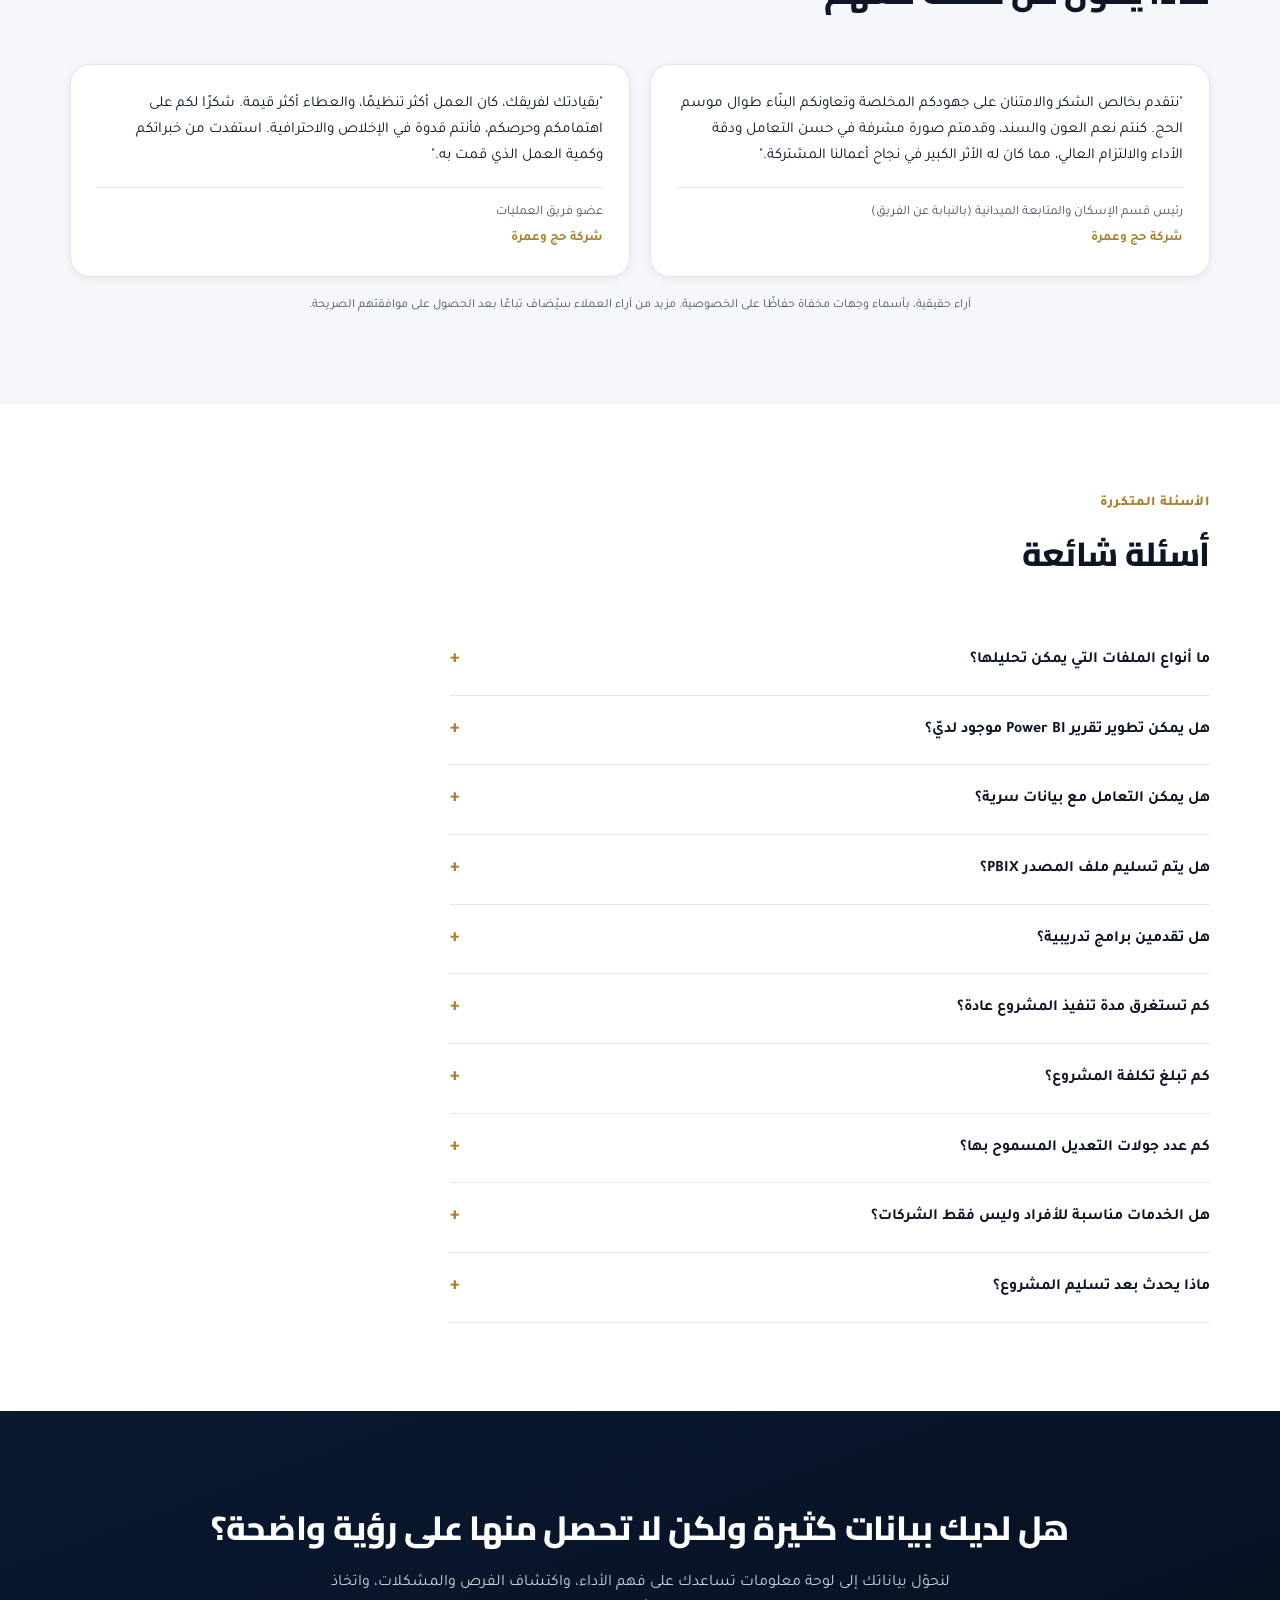
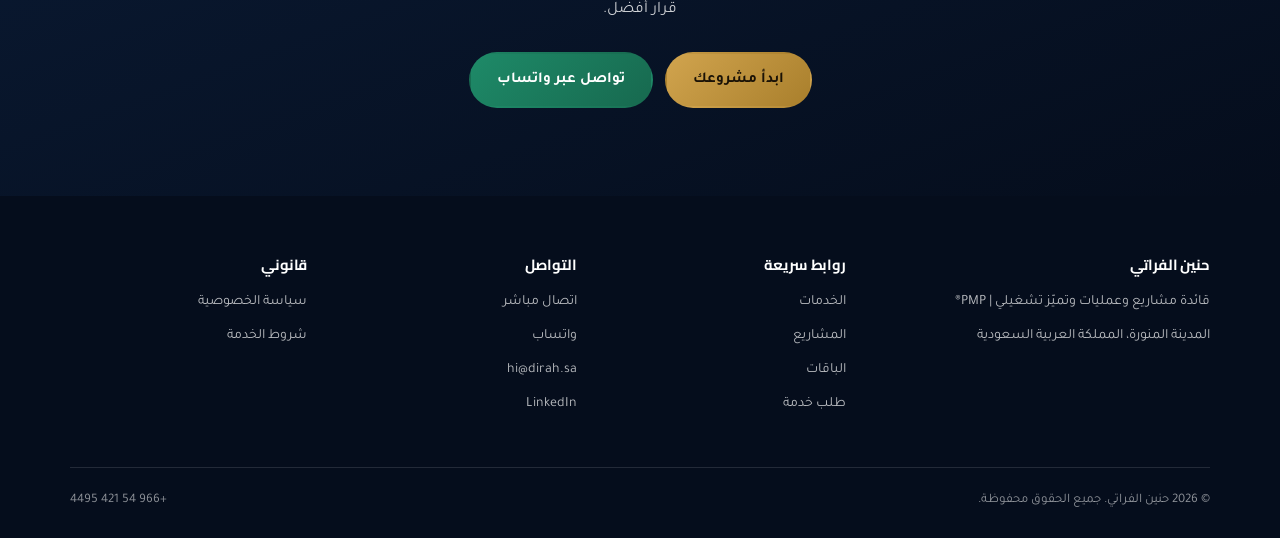
==== commit 0dcd0985: "Add files via upload" ====
--- a/index.html
+++ b/index.html
@@ -338,50 +338,59 @@
       <div class="section-head">
         <div class="section-eyebrow"><span lang-ar>باقات الخدمات</span><span lang-en>Service Packages</span></div>
         <h2 class="section-title"><span lang-ar>اختاري نقطة الانطلاق المناسبة</span><span lang-en>Choose Your Starting Point</span></h2>
-        <p class="section-desc"><span lang-ar>لا توجد أسعار ثابتة — يُحدَّد السعر دائمًا بعد مراجعة نطاق مشروعك الفعلي.</span><span lang-en>There are no fixed prices — pricing is always determined after reviewing your project's actual scope.</span></p>
+        <p class="section-desc"><span lang-ar>أسعار إطلاق واضحة لأول عملاء المشروع، قابلة للمراجعة لاحقًا. السعر النهائي يُثبَّت كتابيًا قبل البدء بعد فحص بيانات مشروعك الفعلية، وجميع الأسعار بالريال السعودي وقبل ضريبة القيمة المضافة.</span><span lang-en>Clear launch pricing for the project's first clients, subject to review later. The final price is confirmed in writing before work begins, after reviewing your project's actual data — all prices in SAR, excluding VAT.</span></p>
       </div>
       <div class="packages-grid packages-grid-3">
         <div class="card package-card">
-          <h3>Starter</h3>
+          <h3><span lang-ar>الأساسية</span><span lang-en>Basic</span></h3>
           <p class="package-audience"><span lang-ar>مناسبة للأفراد وأصحاب المشاريع الصغيرة الذين يبدؤون رحلتهم مع البيانات</span><span lang-en>For individuals and small-project owners starting their data journey</span></p>
-          <p class="package-price"><span lang-ar>يُحدّد السعر بعد مراجعة نطاق العمل</span><span lang-en>Price Based on Project Scope</span></p>
+          <p class="package-price"><span lang-ar>1,200 ريال</span><span lang-en>SAR 1,200</span></p>
           <ul class="package-list">
-            <li><span lang-ar>مصدر بيانات واحد</span><span lang-en>One data source</span></li>
+            <li><span lang-ar>مصدر بيانات واحد مرتب</span><span lang-en>One tidy data source</span></li>
             <li><span lang-ar>تنظيف أساسي للبيانات</span><span lang-en>Basic data cleaning</span></li>
             <li><span lang-ar>صفحة Dashboard واحدة</span><span lang-en>One dashboard page</span></li>
-            <li><span lang-ar>مؤشرات أداء أساسية</span><span lang-en>Basic KPIs</span></li>
-            <li><span lang-ar>جولة تعديلات واحدة</span><span lang-en>One revision round</span></li>
+            <li><span lang-ar>حتى 5 مؤشرات أداء</span><span lang-en>Up to 5 KPIs</span></li>
+            <li><span lang-ar>جولة تعديل واحدة + دعم 5 أيام</span><span lang-en>One revision round + 5 days support</span></li>
           </ul>
           <a href="request-service.html?service=power-bi-dashboards" class="btn btn-outline on-light btn-block"><span lang-ar>اطلب عرض سعر</span><span lang-en>Request a Quote</span></a>
         </div>
         <div class="card package-card featured">
           <span class="package-badge"><span lang-ar>الأكثر طلبًا</span><span lang-en>Most Popular</span></span>
-          <h3>Professional</h3>
+          <h3><span lang-ar>الاحترافية</span><span lang-en>Professional</span></h3>
           <p class="package-audience"><span lang-ar>مناسبة للشركات والإدارات التي تحتاج تقارير أعمق ومتعددة المصادر</span><span lang-en>For companies and departments needing deeper, multi-source reporting</span></p>
-          <p class="package-price"><span lang-ar>يُحدّد السعر بعد مراجعة نطاق العمل</span><span lang-en>Price Based on Project Scope</span></p>
+          <p class="package-price"><span lang-ar>2,500 ريال</span><span lang-en>SAR 2,500</span></p>
           <ul class="package-list">
-            <li><span lang-ar>عدة جداول أو مصادر بيانات</span><span lang-en>Multiple tables/data sources</span></li>
-            <li><span lang-ar>تنظيف وربط البيانات</span><span lang-en>Data cleaning & linking</span></li>
-            <li><span lang-ar>بناء نموذج بيانات (Data Model)</span><span lang-en>Data model build</span></li>
-            <li><span lang-ar>معادلات DAX مخصصة</span><span lang-en>Custom DAX measures</span></li>
-            <li><span lang-ar>حتى ثلاث صفحات تقرير</span><span lang-en>Up to 3 report pages</span></li>
-            <li><span lang-ar>فلاتر ومقارنات زمنية</span><span lang-en>Filters & time comparisons</span></li>
-            <li><span lang-ar>جولتا تعديلات</span><span lang-en>Two revision rounds</span></li>
-            <li><span lang-ar>جلسة تسليم وشرح</span><span lang-en>Delivery & walkthrough session</span></li>
+            <li><span lang-ar>حتى مصدرين للبيانات</span><span lang-en>Up to 2 data sources</span></li>
+            <li><span lang-ar>نموذج بيانات Star Schema</span><span lang-en>Star Schema data model</span></li>
+            <li><span lang-ar>حتى 15 معادلة DAX وحتى 10 مؤشرات</span><span lang-en>Up to 15 DAX measures, up to 10 KPIs</span></li>
+            <li><span lang-ar>حتى 3 صفحات تقرير</span><span lang-en>Up to 3 report pages</span></li>
+            <li><span lang-ar>نشر وتحديث تلقائي مجدول</span><span lang-en>Publishing & scheduled refresh</span></li>
+            <li><span lang-ar>جولتا تعديل + تقرير تحليل مكتوب + دعم 10 أيام</span><span lang-en>Two revision rounds + written analysis report + 10 days support</span></li>
           </ul>
           <a href="request-service.html?service=power-bi-dashboards" class="btn btn-primary btn-block"><span lang-ar>اطلب عرض سعر</span><span lang-en>Request a Quote</span></a>
         </div>
         <div class="card package-card">
-          <h3>Custom</h3>
+          <h3><span lang-ar>المتقدمة</span><span lang-en>Advanced</span></h3>
           <p class="package-audience"><span lang-ar>مناسبة للمشاريع الكبيرة أو المخصصة أو الدعم المستمر حسب حاجتك</span><span lang-en>For large, custom projects or ongoing support tailored to your needs</span></p>
-          <p class="package-price"><span lang-ar>يُحدّد السعر بعد مراجعة نطاق العمل</span><span lang-en>Price Based on Project Scope</span></p>
+          <p class="package-price"><span lang-ar>4,000 ريال</span><span lang-en>SAR 4,000</span></p>
           <ul class="package-list">
-            <li><span lang-ar>نطاق مصمَّم بالكامل حسب مشروعك</span><span lang-en>Scope fully tailored to your project</span></li>
-            <li><span lang-ar>تحليل متقدم ومؤشرات تنفيذية</span><span lang-en>Advanced analysis & executive KPIs</span></li>
-            <li><span lang-ar>عدد صفحات وجولات تعديل حسب الاتفاق</span><span lang-en>Page count & revision rounds per agreement</span></li>
-            <li><span lang-ar>خيار دعم وتحديث دوري مستمر</span><span lang-en>Optional ongoing support & refresh subscription</span></li>
+            <li><span lang-ar>حتى 3 مصادر بيانات وتنظيف شامل</span><span lang-en>Up to 3 data sources, comprehensive cleaning</span></li>
+            <li><span lang-ar>حتى 25 معادلة DAX وحتى 18 مؤشرًا</span><span lang-en>Up to 25 DAX measures, up to 18 KPIs</span></li>
+            <li><span lang-ar>أكثر من 3 صفحات + عرض مخصص للجوال</span><span lang-en>More than 3 pages + custom mobile layout</span></li>
+            <li><span lang-ar>تقرير تحليل كامل بالتوصيات</span><span lang-en>Full analysis report with recommendations</span></li>
+            <li><span lang-ar>3 جولات تعديل + دعم 14 يومًا</span><span lang-en>Three revision rounds + 14 days support</span></li>
           </ul>
           <a href="request-service.html" class="btn btn-outline on-light btn-block"><span lang-ar>اطلب عرض سعر</span><span lang-en>Request a Quote</span></a>
+        </div>
+      </div>
+      <div class="guide-download-box">
+        <div class="guide-download-text">
+          <h3><span lang-ar>دليل الخدمات والأسعار الكامل</span><span lang-en>The Full Services & Pricing Guide</span></h3>
+          <p><span lang-ar>ملف واحد يشرح كل الخدمات، تفاصيل الباقات، الإضافات، باقات الدعم الشهري، والشروط والأحكام.</span><span lang-en>One file covering every service, full package details, add-ons, monthly support plans, and terms & conditions.</span></p>
+        </div>
+        <div class="guide-download-actions">
+          <a href="services-pricing-guide-ar.pdf" download class="btn btn-outline on-light btn-sm"><span lang-ar>تحميل الدليل (عربي)</span><span lang-en>Download Guide (Arabic)</span></a>
+          <a href="services-pricing-guide-en.pdf" download class="btn btn-outline on-light btn-sm"><span lang-ar>تحميل الدليل (إنجليزي)</span><span lang-en>Download Guide (English)</span></a>
         </div>
       </div>
     </div>
@@ -500,12 +509,33 @@
     <div class="container">
       <div class="section-head">
         <div class="section-eyebrow"><span lang-ar>آراء العملاء</span><span lang-en>Client Testimonials</span></div>
-        <h2 class="section-title"><span lang-ar>ماذا يقول عملائي</span><span lang-en>What Clients Say</span></h2>
-      </div>
-      <div class="testimonials-placeholder">
-        <span lang-ar>سيتم إضافة آراء العملاء بعد الحصول على موافقتهم الصريحة.</span>
-        <span lang-en>Client testimonials will be added here once their explicit consent is obtained.</span>
-      </div>
+        <h2 class="section-title"><span lang-ar>ماذا يقول من عملت معهم</span><span lang-en>What People I've Worked With Say</span></h2>
+      </div>
+      <div class="testimonials-grid">
+        <div class="card testimonial-card">
+          <p class="testimonial-quote">
+            <span lang-ar>"نتقدم بخالص الشكر والامتنان على جهودكم المخلصة وتعاونكم البنّاء طوال موسم الحج. كنتم نعم العون والسند، وقدمتم صورة مشرفة في حسن التعامل ودقة الأداء والالتزام العالي، مما كان له الأثر الكبير في نجاح أعمالنا المشتركة."</span>
+            <span lang-en>"We extend our sincere thanks and appreciation for your dedicated efforts and constructive cooperation throughout the Hajj season. You were a true support, and showed excellent conduct, precise performance, and strong commitment — which had a major impact on the success of our shared work."</span>
+          </p>
+          <div class="testimonial-author">
+            <span lang-ar>رئيس قسم الإسكان والمتابعة الميدانية (بالنيابة عن الفريق)</span>
+            <span lang-en>Head of Housing & Field Operations (on behalf of the team)</span>
+            <b><span lang-ar>شركة حج وعمرة</span><span lang-en>Hajj & Umrah Company</span></b>
+          </div>
+        </div>
+        <div class="card testimonial-card">
+          <p class="testimonial-quote">
+            <span lang-ar>"بقيادتك لفريقك، كان العمل أكثر تنظيمًا، والعطاء أكثر قيمة. شكرًا لكم على اهتمامكم وحرصكم، فأنتم قدوة في الإخلاص والاحترافية. استفدت من خبراتكم وكمية العمل الذي قمت به."</span>
+            <span lang-en>"Under your leadership, the work became more organized and more valuable. Thank you for your care and dedication — you're a role model in commitment and professionalism. I learned a great deal from your experience and the effort you put in."</span>
+          </p>
+          <div class="testimonial-author">
+            <span lang-ar>عضو فريق العمليات</span>
+            <span lang-en>Operations Team Member</span>
+            <b><span lang-ar>شركة حج وعمرة</span><span lang-en>Hajj & Umrah Company</span></b>
+          </div>
+        </div>
+      </div>
+      <p class="testimonials-note"><span lang-ar>آراء حقيقية، بأسماء وجهات مخفاة حفاظًا على الخصوصية. مزيد من آراء العملاء سيُضاف تباعًا بعد الحصول على موافقتهم الصريحة.</span><span lang-en>Real feedback, with names and organizations withheld for privacy. More testimonials will be added over time once explicit consent is obtained.</span></p>
     </div>
   </section>
 
--- a/style.css
+++ b/style.css
@@ -417,10 +417,22 @@
 }
 .package-card h3 { font-size: 1.1rem; font-weight: 800; margin-bottom: 6px; }
 .package-card .package-audience { font-size: .85rem; color: var(--color-text-muted); margin-bottom: 14px; }
-.package-price { font-weight: 700; color: var(--color-accent-strong); font-size: .88rem; margin-bottom: 16px; }
+.package-price { font-weight: 800; color: var(--color-accent-strong); font-size: 1.6rem; margin-bottom: 16px; }
 .package-list { display: flex; flex-direction: column; gap: 9px; margin-bottom: 22px; flex-grow: 1; }
 .package-list li { font-size: .88rem; padding-inline-start: 20px; position: relative; }
 .package-list li::before { content: "✓"; position: absolute; inset-inline-start: 0; color: var(--color-success); font-weight: 800; }
+
+/* ---------- 14.1) صندوق تحميل الدليل ---------- */
+.guide-download-box {
+  margin-top: 28px; display: flex; align-items: center; justify-content: space-between; gap: 20px; flex-wrap: wrap;
+  background: var(--color-primary); color: #fff; border-radius: 16px; padding: 22px 28px;
+}
+.guide-download-box h3 { font-size: 1.05rem; font-weight: 800; margin-bottom: 6px; color: #fff; }
+.guide-download-box p { font-size: .85rem; color: rgba(255,255,255,.75); margin: 0; max-width: 480px; }
+.guide-download-actions { display: flex; gap: 10px; flex-wrap: wrap; }
+.guide-download-box .btn-outline.on-light { border-color: var(--color-accent); color: var(--color-accent); }
+.guide-download-box .btn-outline.on-light:hover { background: var(--color-accent); color: #17110a; }
+@media (max-width: 700px) { .guide-download-box { flex-direction: column; align-items: stretch; text-align: center; } .guide-download-box p { max-width: none; } .guide-download-actions { justify-content: center; } }
 
 /* ---------- 15) الخبرات | Experience ---------- */
 .timeline { display: flex; flex-direction: column; gap: 22px; }
@@ -461,11 +473,21 @@
 .faq-item.open .faq-a { max-height: 240px; padding-bottom: 18px; }
 .faq-more { margin-top: 20px; }
 
-/* ---------- 18) آراء العملاء | Testimonials placeholder ---------- */
+/* ---------- 18) آراء العملاء | Testimonials ---------- */
 .testimonials-placeholder {
   border: 1px dashed var(--color-border); border-radius: var(--radius-lg);
   padding: 40px; text-align: center; color: var(--color-text-muted);
 }
+.testimonials-grid { display: grid; grid-template-columns: repeat(2, 1fr); gap: 20px; }
+@media (max-width: 780px) { .testimonials-grid { grid-template-columns: 1fr; } }
+.testimonial-card { display: flex; flex-direction: column; }
+.testimonial-quote {
+  font-size: .95rem; line-height: 1.7; color: var(--color-text); margin-bottom: 18px;
+  position: relative; flex-grow: 1;
+}
+.testimonial-author { font-size: .82rem; color: var(--color-text-muted); border-top: 1px solid var(--color-border); padding-top: 14px; display: flex; flex-direction: column; gap: 2px; }
+.testimonial-author b { color: var(--color-accent-strong); font-weight: 700; margin-top: 2px; }
+.testimonials-note { margin-top: 18px; font-size: .78rem; color: var(--color-text-muted); text-align: center; }
 
 /* ---------- 19) الدعوة النهائية | Final CTA ---------- */
 .final-cta {
